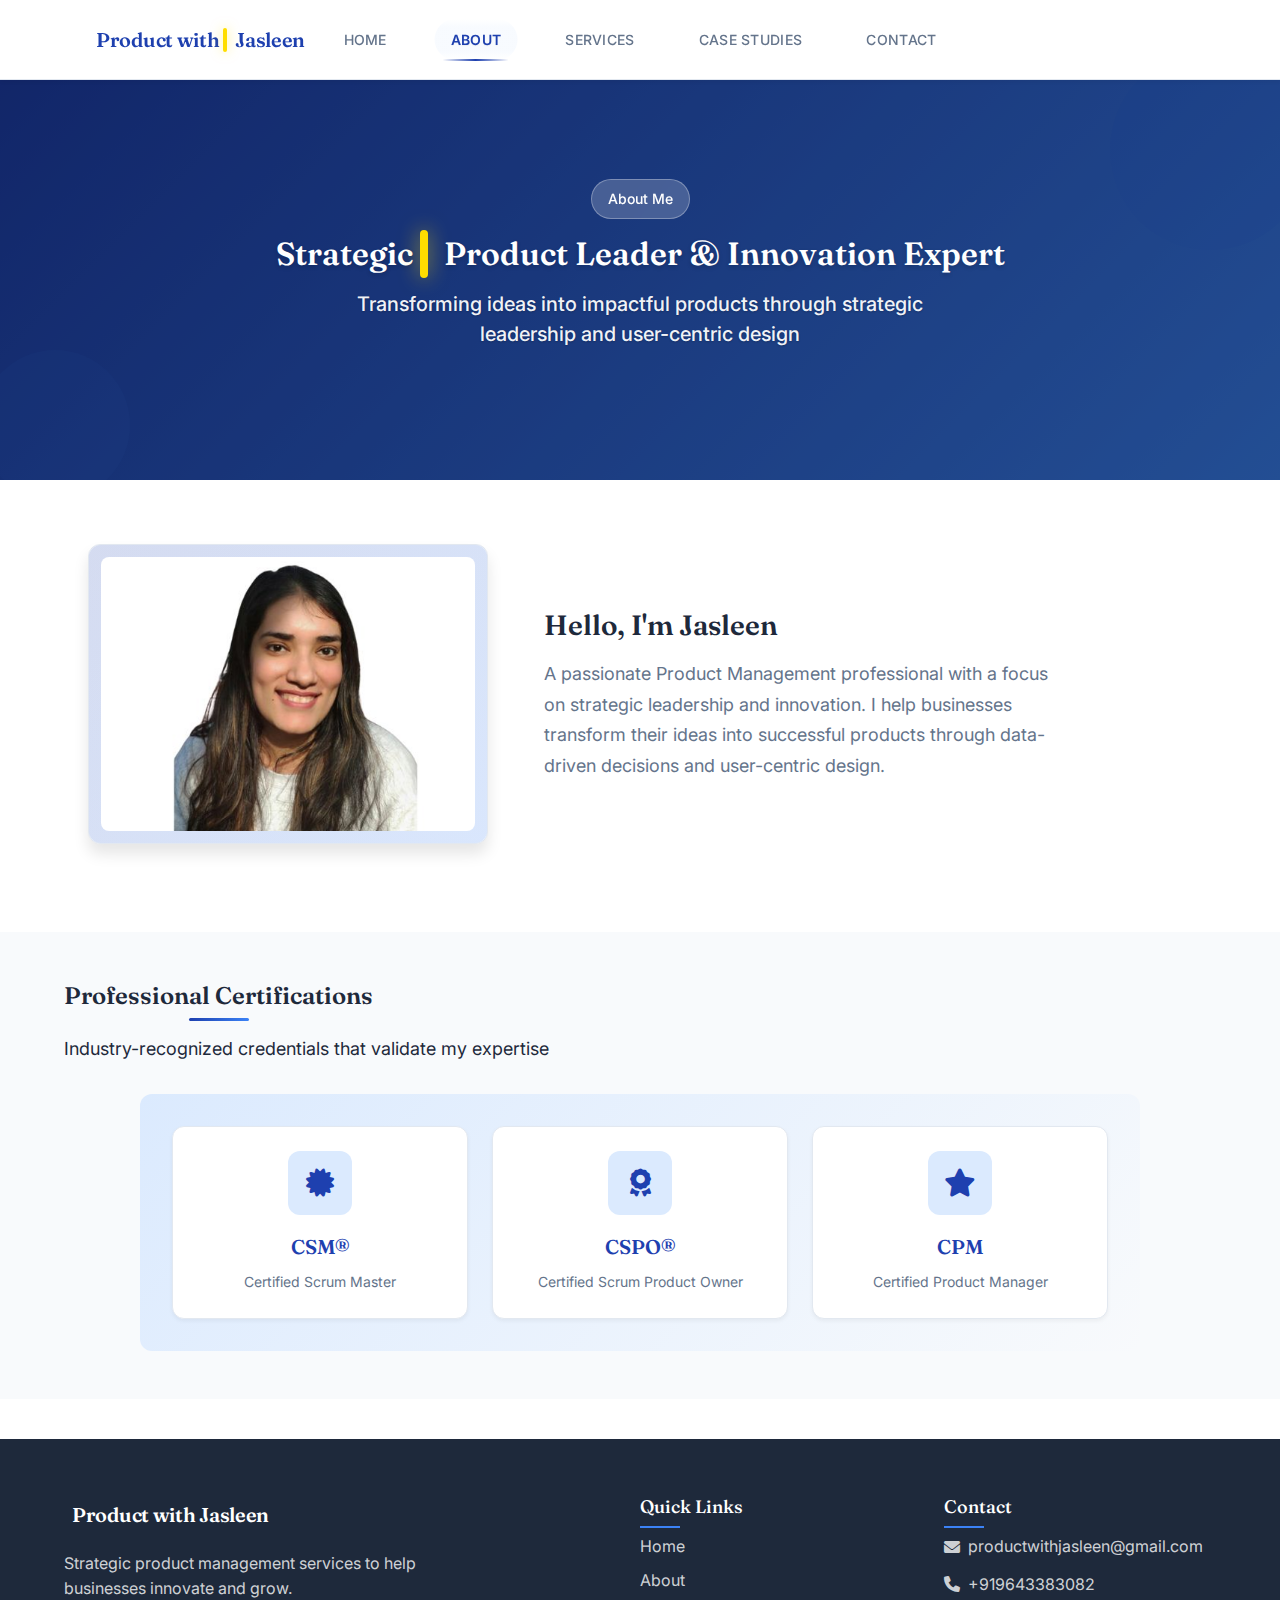
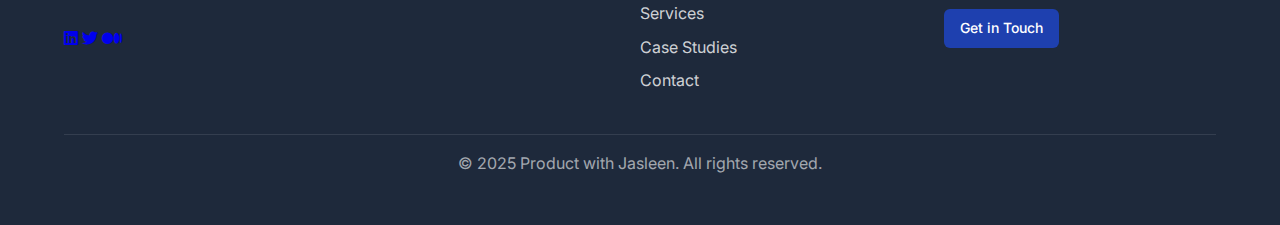
==== about.html @ 9da09c0f "Initial commit: Complete website with all files and styling" ====
<!DOCTYPE html>
<html lang="en">
<head>
    <meta charset="UTF-8">
    <meta name="viewport" content="width=device-width, initial-scale=1.0">
    <title>About - Product with Jasleen</title>
    <link rel="stylesheet" href="css/styles.css">
    <link rel="stylesheet" href="https://cdnjs.cloudflare.com/ajax/libs/font-awesome/6.0.0/css/all.min.css">
    <link href="https://fonts.googleapis.com/css2?family=Fraunces:opsz,wght@9..144,400;9..144,500;9..144,600&family=Inter:wght@400;500;600&family=JetBrains+Mono&display=swap" rel="stylesheet">
</head>
<body>
    <header class="header">
        <div class="container">
            <nav class="nav-container">
                <a href="index.html" class="logo-container">
                    <span class="logo-text">Product with <span class="logo-highlight">Jasleen</span></span>
                </a>
                <ul class="nav-links">
                    <li><a href="index.html" class="nav-link">Home</a></li>
                    <li><a href="about.html" class="nav-link active">About</a></li>
                    <li><a href="offerings.html" class="nav-link">Services</a></li>
                    <li><a href="case-studies.html" class="nav-link">Case Studies</a></li>
                    <li><a href="contact.html" class="nav-link">Contact</a></li>
                </ul>
            </nav>
        </div>
    </header>

    <main>
        <section class="about-hero-section">
            <div class="hero-pattern-grid"></div>
            <div class="hero-floating-shapes">
                <div class="hero-shape hero-shape-1"></div>
                <div class="hero-shape hero-shape-2"></div>
            </div>
            <div class="container">
                <div class="about-hero-content">
                    <div class="hero-badge">About Me</div>
                    <h1>Strategic <span class="hero-title-highlight">Product Leader</span> & Innovation Expert</h1>
                    <p class="subtitle">Transforming ideas into impactful products through strategic leadership and user-centric design</p>
                </div>
            </div>
        </section>

        <section class="about-section">
            <div class="container">
                <div class="about-grid">
                    <div class="about-image-container">
                        <div class="about-image-shape"></div>
                        <img src="images/hero-image.jpg" alt="Jasleen - Product Management Professional" class="about-image">
                    </div>
                    <div class="about-content">
                        <h2>Hello, I'm Jasleen</h2>
                        <p>A passionate Product Management professional with a focus on strategic leadership and innovation. I help businesses transform their ideas into successful products through data-driven decisions and user-centric design.</p>
                    </div>
                </div>
            </div>
        </section>

        <section class="certifications-section">
            <div class="container">
                <div class="section-header">
                    <h2>Professional Certifications</h2>
                    <p class="subtitle">Industry-recognized credentials that validate my expertise</p>
                </div>
                <div class="certifications-grid">
                    <div class="certification-badge">
                        <i class="fas fa-certificate"></i>
                        <span>CSM®</span>
                        <p>Certified Scrum Master</p>
                    </div>
                    <div class="certification-badge">
                        <i class="fas fa-award"></i>
                        <span>CSPO®</span>
                        <p>Certified Scrum Product Owner</p>
                    </div>
                    <div class="certification-badge">
                        <i class="fas fa-star"></i>
                        <span>CPM</span>
                        <p>Certified Product Manager</p>
                    </div>
                </div>
            </div>
        </section>
    </main>

    <footer class="footer">
        <div class="container">
            <div class="footer-grid">
                <div class="footer-info">
                    <a href="index.html" class="logo-container">
                        <span class="logo-text">Product with Jasleen</span>
                    </a>
                    <p class="footer-text">Strategic product management services to help businesses innovate and grow.</p>
                    <div class="social-links">
                        <a href="#" class="social-link"><i class="fab fa-linkedin"></i></a>
                        <a href="#" class="social-link"><i class="fab fa-twitter"></i></a>
                        <a href="#" class="social-link"><i class="fab fa-medium"></i></a>
                    </div>
                </div>
                <div class="footer-links">
                    <h3>Quick Links</h3>
                    <ul>
                        <li><a href="index.html">Home</a></li>
                        <li><a href="about.html">About</a></li>
                        <li><a href="offerings.html">Services</a></li>
                        <li><a href="case-studies.html">Case Studies</a></li>
                        <li><a href="contact.html">Contact</a></li>
                    </ul>
                </div>
                <div class="footer-contact">
                    <h3>Contact</h3>
                    <p><i class="fas fa-envelope"></i> productwithjasleen@gmail.com</p>
                    <p><i class="fas fa-phone"></i> +919643383082</p>
                    <a href="contact.html" class="button button-primary">Get in Touch</a>
                </div>
            </div>
            <div class="footer-bottom">
                <p>&copy; 2025 Product with Jasleen. All rights reserved.</p>
            </div>
        </div>
    </footer>
</body>
</html>
---- css/styles.css ----
/* Root Variables */
:root {
    --primary-bg: #ffffff;
    --secondary-bg: #f8fafc;
    --text-primary: #1e293b;
    --text-secondary: #64748b;
    --text-muted: #94a3b8;
    --accent-primary: #1e40af;
    --accent-secondary: #3b82f6;
    --accent-tertiary: #dbeafe;
    --accent-highlight: #2563eb;
    --border-color: #e2e8f0;
    --shadow-sm: 0 2px 4px rgba(0, 0, 0, 0.05);
    --shadow-md: 0 4px 6px rgba(0, 0, 0, 0.1);
    --shadow-lg: 0 10px 15px rgba(0, 0, 0, 0.1);
    --width-container: 1200px;
    --width-content: 800px;
    --space-1: 0.25rem;
    --space-2: 0.5rem;
    --space-3: 0.75rem;
    --space-4: 1rem;
    --space-5: 1.25rem;
    --space-6: 1.5rem;
    --space-8: 2rem;
    --space-10: 2.5rem;
    --space-12: 3rem;
    --text-xs: 0.75rem;
    --text-sm: 0.875rem;
    --text-base: 1rem;
    --text-lg: 1.125rem;
    --text-xl: 1.25rem;
    --text-2xl: 1.5rem;
    --text-3xl: 1.75rem;
    --text-4xl: 2rem;
    --font-sans: 'Inter', sans-serif;
    --font-serif: 'Fraunces', serif;
    --font-mono: 'JetBrains Mono', monospace;
    --radius-lg: 12px;
    --radius-full: 9999px;
    --bg-primary: var(--primary-bg);
    --bg-secondary: var(--secondary-bg);
    --accent-light: var(--accent-tertiary);
    --accent-primary-rgb: 22, 64, 175;
    --accent-secondary-rgb: 59, 130, 246;
}

/* Reset and Base Styles */
* {
    margin: 0;
    padding: 0;
    box-sizing: border-box;
}

body {
    font-family: var(--font-sans);
    color: var(--text-primary);
    line-height: 1.6;
    background-color: var(--primary-bg);
}

/* Typography */
h1, h2, h3, h4, h5, h6 {
    font-family: var(--font-serif);
    line-height: 1.2;
    margin-bottom: var(--space-4);
}

h1 {
    font-size: var(--text-3xl);
    font-weight: 600;
    line-height: 1.3;
    margin-bottom: var(--space-4);
}

h2 {
    font-size: var(--text-2xl);
    font-weight: 600;
    line-height: 1.3;
    margin-bottom: var(--space-4);
}

h3 {
    font-size: var(--text-xl);
    font-weight: 500;
    line-height: 1.3;
    margin-bottom: var(--space-3);
}

h4 {
    font-size: var(--text-xl);
    font-weight: 500;
}

p {
    font-size: var(--text-base);
    line-height: 1.6;
    margin-bottom: var(--space-4);
}

.subtitle {
    font-size: var(--text-lg);
    line-height: 1.5;
    margin-bottom: var(--space-6);
}

/* Header and Navigation Improvements */
.header {
    position: fixed;
    top: 0;
    left: 0;
    right: 0;
    background: var(--primary-bg);
    z-index: 1000;
    height: 80px;
    display: flex;
    align-items: center;
    box-shadow: var(--shadow-sm);
    border-bottom: 1px solid var(--border-color);
}

.nav-container {
    display: flex;
    justify-content: space-between;
    align-items: center;
    width: 100%;
    max-width: var(--width-container);
    margin: 0 auto;
    padding: 0 var(--space-6);
    height: 80px;
    position: relative;
}

.logo-container {
    flex-shrink: 0;
    z-index: 1001;
    text-decoration: none;
    font-family: var(--font-serif);
    font-size: var(--text-xl);
    font-weight: 600;
    color: var(--accent-primary);
    display: inline-flex;
    align-items: center;
    white-space: nowrap;
    gap: var(--space-1);
    transition: all 0.3s cubic-bezier(0.4, 0, 0.2, 1);
    letter-spacing: -0.3px;
    width: auto;
    min-width: 180px;
    height: 40px;
    padding: 0 var(--space-2);
}

.logo-container:hover {
    color: var(--accent-secondary);
}

.logo-text {
    font-family: var(--font-serif);
    font-size: var(--text-xl);
    font-weight: 600;
    color: var(--accent-primary);
    letter-spacing: -0.3px;
    white-space: nowrap;
    line-height: 1;
}

/* Footer Logo Override */
.footer .logo-container,
.footer .logo-text {
    color: white;
}

.footer .logo-container:hover {
    color: var(--accent-tertiary);
}

.nav-links {
    display: flex;
    gap: var(--space-8);
    margin: 0;
    padding: 0;
    list-style: none;
    align-items: center;
    position: absolute;
    left: 50%;
    transform: translateX(-50%);
    background: var(--primary-bg);
}

.nav-link {
    padding: var(--space-3) var(--space-4);
    color: var(--text-secondary);
    text-decoration: none;
    font-weight: 500;
    transition: all 0.4s cubic-bezier(0.4, 0, 0.2, 1);
    position: relative;
    white-space: nowrap;
    font-size: var(--text-sm);
    letter-spacing: 0.3px;
    text-transform: uppercase;
}

/* Subtle underline effect */
.nav-link::after {
    content: '';
    position: absolute;
    bottom: -1px;
    left: 50%;
    width: 0;
    height: 1.5px;
    background: linear-gradient(90deg, transparent, var(--accent-primary), transparent);
    transition: all 0.4s cubic-bezier(0.4, 0, 0.2, 1);
    transform: translateX(-50%);
    opacity: 0;
}

.nav-link:hover {
    color: var(--accent-primary);
    transform: translateY(-1px);
}

.nav-link:hover::after {
    width: 80%;
    opacity: 0.8;
}

.nav-link.active {
    color: var(--accent-primary);
    font-weight: 600;
}

.nav-link.active::after {
    content: '';
    position: absolute;
    bottom: -1px;
    left: 50%;
    width: 80%;
    height: 1.5px;
    background: linear-gradient(90deg, transparent, var(--accent-primary), transparent);
    transform: translateX(-50%);
    opacity: 1;
}

/* Refined hover effect */
.nav-link::before {
    content: '';
    position: absolute;
    top: 0;
    left: 0;
    width: 100%;
    height: 100%;
    background: linear-gradient(
        to bottom,
        transparent,
        var(--accent-tertiary) 30%,
        var(--accent-tertiary) 70%,
        transparent
    );
    border-radius: var(--radius-full);
    z-index: -1;
    transform: scaleX(0.9) scaleY(0.8);
    opacity: 0;
    transition: all 0.4s cubic-bezier(0.4, 0, 0.2, 1);
}

.nav-link:hover::before {
    transform: scaleX(1) scaleY(1);
    opacity: 0.15;
}

.nav-link.active::before {
    transform: scaleX(1) scaleY(1);
    opacity: 0.2;
    background: linear-gradient(
        to bottom,
        transparent,
        var(--accent-tertiary) 20%,
        var(--accent-tertiary) 80%,
        transparent
    );
}

/* Refined click effect */
.nav-link:active {
    transform: translateY(0);
}

.nav-link:active::before {
    transform: scaleX(0.95) scaleY(0.9);
    opacity: 0.3;
}

/* Add subtle text shadow for depth */
.nav-link.active {
    text-shadow: 0 1px 1px rgba(0, 0, 0, 0.05);
}

/* Mobile responsive adjustments */
@media (max-width: 768px) {
    .nav-links {
        position: relative;
        left: auto;
        transform: none;
        gap: var(--space-3);
        padding: var(--space-2);
        justify-content: center;
        flex-wrap: wrap;
    }

    .nav-link {
        padding: var(--space-2) var(--space-3);
        font-size: var(--text-xs);
    }

    .nav-link::before {
        opacity: 0;
        transform: none;
        background: var(--accent-tertiary);
    }

    .nav-link:hover::before,
    .nav-link.active::before {
        opacity: 0.1;
    }

    .nav-link::after {
        height: 1px;
        bottom: -0.5px;
    }

    .nav-link:hover {
        transform: none;
    }
}

/* Add yellow accent styles */
.accent-highlight {
    color: var(--text-primary);
    position: relative;
    display: inline-block;
    padding-left: 18px;
}

.accent-highlight::before {
    content: '';
    position: absolute;
    top: -2px;
    left: 0;
    width: 6px;
    height: calc(100% + 4px);
    background-color: #FFDD00;
    border-radius: 3px;
    opacity: 1;
    box-shadow: 0 0 15px rgba(255, 221, 0, 0.5);
}

.hero-title-highlight {
    position: relative;
    display: inline-block;
    color: white;
    padding-left: 24px;
}

.hero-title-highlight::before {
    content: '';
    position: absolute;
    top: -5px;
    left: 0;
    width: 8px;
    height: calc(100% + 10px);
    background-color: #FFDD00;
    border-radius: 4px;
    opacity: 1;
    box-shadow: 0 0 20px rgba(255, 221, 0, 0.6);
}

.logo-highlight {
    position: relative;
    display: inline-flex;
    align-items: center;
    color: var(--accent-primary);
    padding-left: 12px;
    height: 100%;
}

.logo-highlight::before {
    content: '';
    position: absolute;
    top: 50%;
    left: 0;
    width: 4px;
    height: 24px;
    background-color: #FFDD00;
    border-radius: 2px;
    opacity: 1;
    box-shadow: 0 0 12px rgba(255, 221, 0, 0.5);
    transform: translateY(-50%);
}

/* Add enhanced hover animation */
.logo-highlight:hover::before,
.hero-title-highlight:hover::before,
.accent-highlight:hover::before {
    transform: scaleY(1.2);
    background-color: #FFE135;
    box-shadow: 0 0 25px rgba(255, 225, 53, 0.7);
    transition: all 0.3s cubic-bezier(0.4, 0, 0.2, 1);
}

/* Ensure the vertical lines are visible on mobile */
@media (max-width: 768px) {
    .hero-title-highlight {
        padding-left: 18px;
    }
    
    .hero-title-highlight::before {
        width: 6px;
        left: 0;
        height: calc(100% + 8px);
    }
    
    .logo-highlight {
        padding-left: 12px;
    }
    
    .logo-highlight::before {
        width: 4px;
        left: 0;
        height: calc(100% + 4px);
    }
    
    .accent-highlight {
        padding-left: 15px;
    }
    
    .accent-highlight::before {
        width: 4px;
        left: 0;
    }
}

@media (max-width: 768px) {
    .nav-links {
        position: relative;
        left: auto;
        transform: none;
        gap: var(--space-4);
    }
}

/* Button Styles */
.button {
    display: inline-flex;
    align-items: center;
    gap: var(--space-2);
    padding: var(--space-2) var(--space-4);
    border-radius: 6px;
    font-size: var(--text-sm);
    font-weight: 500;
    text-decoration: none;
    transition: all 0.3s ease;
}

.button-primary {
    background: var(--accent-primary);
    color: white;
}

.button-primary:hover {
    background: var(--accent-secondary);
    transform: translateY(-2px);
}

.button-secondary {
    background: var(--accent-tertiary);
    color: var(--accent-primary);
}

.button-secondary:hover {
    background: var(--accent-secondary);
    color: white;
    transform: translateY(-2px);
}

.button-white {
    background: white;
    color: var(--accent-primary);
}

.button-white:hover {
    background: var(--accent-tertiary);
    transform: translateY(-2px);
}

/* Hero Sections for all pages */
.hero-section,
.about-hero-section,
.services-hero-section,
.case-studies-hero-section,
.contact-hero-section {
    position: relative;
    padding: var(--space-12) 0;
    background-color: var(--bg-primary);
    overflow: hidden;
    padding-top: calc(var(--space-10) + 80px);
}

.hero-section::before,
.about-hero-section::before,
.services-hero-section::before,
.case-studies-hero-section::before,
.contact-hero-section::before {
    content: '';
    position: absolute;
    top: 0;
    left: 0;
    right: 0;
    bottom: 0;
    background: linear-gradient(135deg, rgba(var(--accent-primary-rgb), 0.1) 0%, rgba(var(--accent-secondary-rgb), 0.1) 100%);
    z-index: 1;
}

.section-badge {
    display: inline-block;
    padding: var(--space-2) var(--space-4);
    background-color: var(--accent-light);
    color: var(--accent-primary);
    border-radius: var(--radius-full);
    font-size: var(--text-sm);
    font-weight: 500;
    margin-bottom: var(--space-4);
}

/* Hero Section */
.hero-section {
    padding: var(--space-10) 0;
    background: linear-gradient(135deg, var(--secondary-bg) 0%, var(--accent-tertiary) 100%);
    min-height: 90vh;
    display: flex;
    align-items: center;
}

.container {
    max-width: var(--width-container);
    margin: 0 auto;
    padding: 0 var(--space-6);
    width: 100%;
}

.content-container {
    max-width: var(--width-content);
    margin: 0 auto;
    text-align: center;
}

.hero-grid {
    display: grid;
    grid-template-columns: 1fr 1fr;
    gap: var(--space-8);
    align-items: start;
}

.hero-content {
    max-width: 540px;
    margin: 0 auto;
}

.hero-badge {
    display: inline-block;
    background: var(--accent-tertiary);
    color: var(--accent-primary);
    padding: var(--space-2) var(--space-4);
    border-radius: 30px;
    font-size: var(--text-sm);
    font-weight: 600;
    margin-bottom: var(--space-4);
}

.hero-content h1 {
    font-size: 2.5rem;
    line-height: 1.2;
    margin-bottom: var(--space-4);
    color: var(--text-primary);
}

.hero-content .subtitle {
    font-size: var(--text-base);
    line-height: 1.6;
    margin-bottom: var(--space-6);
    color: var(--text-secondary);
}

.cta-buttons {
    display: flex;
    justify-content: center;
    gap: var(--space-4);
    margin-top: var(--space-6);
}

.hero-stats {
    display: flex;
    justify-content: center;
    gap: var(--space-8);
    margin-top: var(--space-6);
}

.stat-item {
    display: flex;
    flex-direction: column;
    gap: var(--space-1);
}

.stat-number {
    font-size: var(--text-2xl);
    font-weight: 600;
}

.stat-text {
    font-size: var(--text-xs);
    color: var(--text-secondary);
    text-transform: uppercase;
    letter-spacing: 0.05em;
}

.hero-image-container {
    max-width: 500px;
    margin: 0 auto;
}

.hero-image-wrapper {
    position: relative;
    border-radius: 12px;
    overflow: hidden;
    box-shadow: var(--shadow-lg);
    aspect-ratio: 4/3;
}

.hero-image {
    width: 100%;
    height: 100%;
    object-fit: cover;
}

.hero-image-overlay {
    position: absolute;
    top: 0;
    left: 0;
    width: 100%;
    height: 100%;
    background: linear-gradient(135deg, rgba(30, 58, 138, 0.2) 0%, rgba(59, 130, 246, 0.2) 100%);
}

.hero-shape-1 {
    position: absolute;
    width: 200px;
    height: 200px;
    background: var(--accent-highlight);
    opacity: 0.1;
    border-radius: 50%;
    top: -30px;
    right: -30px;
    z-index: 0;
}

.hero-shape-2 {
    position: absolute;
    width: 150px;
    height: 150px;
    background: var(--accent-secondary);
    opacity: 0.1;
    border-radius: 50%;
    bottom: -20px;
    left: -20px;
    z-index: 0;
}

/* Responsive adjustments */
@media (max-width: 992px) {
    .hero-section {
        padding-top: 80px;
        min-height: auto;
    }

    .hero-grid {
        grid-template-columns: 1fr;
        gap: var(--space-8);
    }

    .hero-content {
        text-align: center;
        padding: 0 var(--space-4);
    }

    .hero-content h1 {
        font-size: 2rem;
    }

    .cta-buttons {
        justify-content: center;
    }

    .hero-stats {
        justify-content: center;
    }

    .hero-image-container {
        max-width: 450px;
    }
}

@media (max-width: 768px) {
    .hero-content h1 {
        font-size: 1.75rem;
    }

    .cta-buttons {
        flex-direction: column;
        align-items: stretch;
    }

    .hero-stats {
        flex-wrap: wrap;
        justify-content: space-around;
    }

    .nav-links {
        position: relative;
        left: auto;
        transform: none;
        gap: var(--space-4);
    }

    .nav-link {
        padding: var(--space-2);
        font-size: var(--text-sm);
    }
}

/* Services Section */
.services-section {
    padding: var(--space-10) 0;
    background-color: var(--primary-bg);
}

.services-grid {
    display: grid;
    grid-template-columns: repeat(auto-fit, minmax(320px, 1fr));
    gap: var(--space-6);
}

.service-card {
    background: var(--primary-bg);
    padding: var(--space-6);
    border-radius: 12px;
    border: 1px solid var(--border-color);
    transition: all 0.4s cubic-bezier(0.4, 0, 0.2, 1);
    position: relative;
    overflow: hidden;
    display: flex;
    flex-direction: column;
    height: 100%;
    transform-origin: center;
    text-align: left;
}

.service-card:hover {
    transform: translateY(-8px) scale(1.02);
    box-shadow: 0 20px 30px rgba(0, 0, 0, 0.1);
    border-color: var(--accent-secondary);
}

.service-card::before {
    content: '';
    position: absolute;
    top: 0;
    left: 0;
    width: 4px;
    height: 0;
    background: linear-gradient(to bottom, var(--accent-primary), var(--accent-secondary));
    transition: height 0.5s cubic-bezier(0.4, 0, 0.2, 1);
}

.service-card:hover::before {
    height: 100%;
}

.service-icon {
    width: 70px;
    height: 70px;
    background: var(--accent-tertiary);
    border-radius: 12px;
    display: flex;
    align-items: center;
    justify-content: center;
    margin-bottom: var(--space-4);
    color: var(--accent-primary);
    font-size: var(--text-2xl);
    transition: all 0.4s cubic-bezier(0.4, 0, 0.2, 1);
}

.service-card:hover .service-icon {
    background: var(--accent-primary);
    color: white;
    transform: scale(1.1) rotate(5deg);
}

.service-card h3 {
    margin-bottom: var(--space-3);
    transition: color 0.3s ease;
    text-align: left;
}

.service-card:hover h3 {
    color: var(--accent-primary);
}

.service-card p {
    color: var(--text-secondary);
    margin-bottom: var(--space-4);
    font-size: var(--text-base);
    line-height: 1.6;
    text-align: left;
}

.service-card .button {
    margin-top: auto;
}

/* Process Section */
.process-section {
    padding: var(--space-10) 0;
    background-color: var(--secondary-bg);
}

.process-steps {
    display: grid;
    grid-template-columns: repeat(auto-fit, minmax(250px, 1fr));
    gap: var(--space-6);
    margin-top: var(--space-8);
}

.process-step {
    display: flex;
    flex-direction: column;
    align-items: center;
    text-align: center;
    padding: var(--space-6);
    background: var(--primary-bg);
    border-radius: var(--radius-lg);
    box-shadow: var(--shadow-sm);
    transition: all 0.3s ease;
}

.process-step:hover {
    transform: translateY(-5px);
    background: var(--accent-primary);
    color: white;
}

.process-step:hover h3,
.process-step:hover p,
.process-step:hover .step-number {
    color: white;
}

.step-number {
    font-size: 3rem;
    font-weight: 700;
    color: var(--accent-tertiary);
    margin-bottom: var(--space-4);
    font-family: var(--font-serif);
    transition: color 0.3s ease;
}

.step-content h3 {
    margin-bottom: var(--space-3);
    transition: color 0.3s ease;
}

.step-content p {
    color: var(--text-secondary);
    transition: color 0.3s ease;
}

/* Testimonials Section */
.testimonials-section {
    padding: var(--space-10) 0;
    background-color: var(--primary-bg);
}

.testimonials-grid {
    display: grid;
    grid-template-columns: repeat(auto-fit, minmax(300px, 1fr));
    gap: var(--space-6);
}

.testimonial-card {
    background: var(--secondary-bg);
    padding: var(--space-6);
    border-radius: 12px;
    box-shadow: var(--shadow-sm);
    transition: all 0.3s ease;
}

.testimonial-card:hover {
    transform: translateY(-5px);
    box-shadow: var(--shadow-md);
}

.testimonial-icon {
    font-size: var(--text-2xl);
    color: var(--accent-secondary);
    margin-bottom: var(--space-4);
}

.testimonial-content p {
    font-style: italic;
    margin-bottom: var(--space-4);
}

.testimonial-author {
    display: flex;
    align-items: center;
    gap: var(--space-3);
    border-top: 1px solid var(--border-color);
    padding-top: var(--space-4);
}

.author-info h4 {
    font-size: var(--text-base);
    margin-bottom: var(--space-1);
}

.author-info p {
    font-size: var(--text-sm);
    color: var(--text-secondary);
    margin: 0;
}

/* Footer */
.footer {
    background: var(--text-primary);
    padding: var(--space-10) 0 var(--space-4);
    color: white;
    margin-top: var(--space-10);
}

.footer-grid {
    display: grid;
    grid-template-columns: 2fr 1fr 1fr;
    gap: var(--space-8);
    margin-bottom: var(--space-8);
}

.footer-info {
    max-width: 400px;
}

.footer-text {
    color: rgba(255, 255, 255, 0.8);
    margin: var(--space-4) 0 var(--space-6);
}

.footer-links h3,
.footer-contact h3 {
    color: white;
    font-size: var(--text-lg);
    margin-bottom: var(--space-4);
    position: relative;
}

.footer-links h3::after,
.footer-contact h3::after {
    content: '';
    position: absolute;
    bottom: -10px;
    left: 0;
    width: 40px;
    height: 2px;
    background: var(--accent-secondary);
}

.footer-links ul {
    list-style: none;
    padding: 0;
    margin: 0;
}

.footer-links ul li {
    margin-bottom: var(--space-2);
}

.footer-links ul li a {
    color: rgba(255, 255, 255, 0.8);
    text-decoration: none;
    transition: color 0.2s ease;
}

.footer-links ul li a:hover {
    color: white;
}

.footer-contact p {
    color: rgba(255, 255, 255, 0.8);
    margin-bottom: var(--space-3);
    display: flex;
    align-items: center;
    gap: var(--space-2);
}

.footer-bottom {
    border-top: 1px solid rgba(255, 255, 255, 0.1);
    padding-top: var(--space-4);
    text-align: center;
    color: rgba(255, 255, 255, 0.6);
    font-size: var(--text-sm);
}

/* Responsive Adjustments */
@media (max-width: 992px) {
    .hero-grid,
    .contact-grid,
    .footer-grid {
        grid-template-columns: 1fr;
    }
    
    .hero-image-container {
        order: -1;
        margin-bottom: var(--space-6);
    }
    
    .footer-grid {
        gap: var(--space-6);
    }
}

@media (max-width: 768px) {
    .process-steps,
    .services-grid,
    .testimonials-grid {
        grid-template-columns: 1fr;
    }
    
    .section-header {
        margin-bottom: var(--space-6);
    }
    
    .hero-stats {
        flex-direction: column;
        gap: var(--space-4);
    }
    
    .container {
        padding: 0 var(--space-4);
    }
    
    h1 {
        font-size: var(--text-2xl);
    }
    
    h2 {
        font-size: var(--text-xl);
    }
    
    h3 {
        font-size: var(--text-lg);
    }
    
    .subtitle {
        font-size: var(--text-base);
    }
}

/* Case Studies Section */
.case-studies-section {
    padding: var(--space-10) 0;
    background-color: var(--primary-bg);
}

.case-studies-grid {
    display: grid;
    grid-template-columns: repeat(auto-fit, minmax(350px, 1fr));
    gap: var(--space-8);
}

.case-study-card {
    background: var(--primary-bg);
    border-radius: 12px;
    overflow: hidden;
    box-shadow: var(--shadow-md);
    transition: all 0.3s ease;
}

.case-study-card:hover {
    transform: translateY(-5px);
    box-shadow: var(--shadow-lg);
}

.case-study-image {
    position: relative;
    width: 100%;
    height: 240px;
    overflow: hidden;
}

.case-study-image img {
    width: 100%;
    height: 100%;
    object-fit: cover;
    transition: transform 0.3s ease;
}

.case-study-card:hover .case-study-image img {
    transform: scale(1.05);
}

.case-study-tag {
    position: absolute;
    top: var(--space-4);
    right: var(--space-4);
    background: var(--accent-primary);
    color: white;
    padding: var(--space-2) var(--space-4);
    border-radius: 30px;
    font-size: var(--text-sm);
    font-weight: 500;
}

.case-study-content {
    padding: var(--space-6);
}

.case-study-content h3 {
    margin-bottom: var(--space-3);
    color: var(--text-primary);
}

.case-study-content p {
    color: var(--text-secondary);
    margin-bottom: var(--space-6);
}

.case-study-stats {
    display: grid;
    grid-template-columns: repeat(3, 1fr);
    gap: var(--space-4);
    margin-bottom: var(--space-6);
    padding: var(--space-4) 0;
    border-top: 1px solid var(--border-color);
    border-bottom: 1px solid var(--border-color);
}

.stat {
    text-align: center;
}

.stat-value {
    display: block;
    font-size: var(--text-2xl);
    font-weight: 600;
    color: var(--accent-primary);
    margin-bottom: var(--space-1);
}

.stat-label {
    font-size: var(--text-xs);
    color: var(--text-secondary);
    text-transform: uppercase;
    letter-spacing: 0.05em;
}

/* Responsive adjustments for case studies */
@media (max-width: 768px) {
    .case-studies-grid {
        grid-template-columns: 1fr;
    }

    .case-study-stats {
        grid-template-columns: repeat(2, 1fr);
    }

    .stat:last-child {
        grid-column: span 2;
    }
}

/* Contact Section */
.contact-section {
    padding: var(--space-10) 0;
    background-color: var(--primary-bg);
}

.contact-grid {
    display: grid;
    grid-template-columns: 1fr 1.5fr;
    gap: var(--space-8);
    align-items: start;
}

.contact-info {
    padding-right: var(--space-8);
}

.contact-method {
    display: flex;
    align-items: flex-start;
    gap: var(--space-4);
    margin-bottom: var(--space-6);
}

.contact-icon {
    width: 48px;
    height: 48px;
    background: var(--accent-tertiary);
    border-radius: 12px;
    display: flex;
    align-items: center;
    justify-content: center;
    color: var(--accent-primary);
    font-size: var(--text-xl);
}

.contact-details h3 {
    margin-bottom: var(--space-1);
    color: var(--text-primary);
}

.contact-details p {
    color: var(--text-secondary);
    margin: 0;
}

.contact-social {
    margin-top: var(--space-8);
}

.contact-form-container {
    background: var(--secondary-bg);
    padding: var(--space-8);
    border-radius: 12px;
    box-shadow: var(--shadow-md);
}

.contact-form {
    max-width: 600px;
    margin: 0 auto;
}

.form-group {
    margin-bottom: var(--space-4);
    text-align: left;
}

.form-label {
    display: block;
    margin-bottom: var(--space-2);
}

.form-input,
.form-textarea {
    width: 100%;
    padding: var(--space-3);
    border: 1px solid var(--border-color);
    border-radius: 6px;
    font-family: var(--font-sans);
    font-size: var(--text-base);
    transition: border-color 0.3s ease;
}

.form-input:focus,
.form-textarea:focus {
    outline: none;
    border-color: var(--accent-primary);
}

.form-textarea {
    min-height: 150px;
    resize: vertical;
}

/* Service Packages */
.service-packages {
    padding: var(--space-10) 0;
}

.packages-grid {
    display: grid;
    grid-template-columns: repeat(auto-fit, minmax(300px, 1fr));
    gap: var(--space-6);
    margin-top: var(--space-8);
}

.package-card {
    background: var(--primary-bg);
    border: 1px solid var(--border-color);
    border-radius: 12px;
    padding: var(--space-6);
    position: relative;
    transition: all 0.3s ease;
}

.package-card:hover {
    transform: translateY(-5px);
    box-shadow: var(--shadow-lg);
}

.package-card.featured {
    border-color: var(--accent-primary);
    box-shadow: var(--shadow-md);
}

.package-badge {
    position: absolute;
    top: var(--space-4);
    right: var(--space-4);
    background: var(--accent-primary);
    color: white;
    padding: var(--space-1) var(--space-3);
    border-radius: 30px;
    font-size: var(--text-xs);
    font-weight: 500;
}

.package-header {
    text-align: center;
    margin-bottom: var(--space-6);
}

.package-icon {
    width: 64px;
    height: 64px;
    background: var(--accent-tertiary);
    border-radius: 12px;
    display: flex;
    align-items: center;
    justify-content: center;
    margin: 0 auto var(--space-4);
    color: var(--accent-primary);
    font-size: var(--text-2xl);
}

.package-price {
    color: var(--text-secondary);
    font-size: var(--text-lg);
    margin-top: var(--space-2);
}

.package-card .feature-list {
    margin-bottom: var(--space-6);
}

.package-card .feature-list li {
    margin-bottom: var(--space-3);
    padding-left: var(--space-6);
    position: relative;
}

.package-card .feature-list li::before {
    content: '\f00c';
    font-family: 'Font Awesome 6 Free';
    font-weight: 900;
    position: absolute;
    left: 0;
    color: var(--accent-primary);
}

/* Responsive adjustments for contact and packages */
@media (max-width: 992px) {
    .contact-grid {
        grid-template-columns: 1fr;
    }

    .contact-info {
        padding-right: 0;
        margin-bottom: var(--space-8);
    }
}

@media (max-width: 768px) {
    .packages-grid {
        grid-template-columns: 1fr;
    }

    .package-card {
        max-width: 400px;
        margin: 0 auto;
    }
}

/* CTA Section Alignment */
.cta-section .content-container {
    text-align: center;
    max-width: 800px;
    margin: 0 auto;
}

@media (max-width: 640px) {
    .cta-buttons {
        flex-direction: column;
        align-items: center;
    }
}

/* About Page Styles */
.about-hero-section {
    position: relative;
    padding: var(--space-8) 0;
    background: linear-gradient(135deg, var(--accent-primary) 0%, var(--accent-secondary) 100%);
    overflow: hidden;
    min-height: 400px;
    display: flex;
    align-items: center;
    margin-top: 0;
}

.about-hero-section::before {
    content: '';
    position: absolute;
    top: 0;
    left: 0;
    right: 0;
    bottom: 0;
    background: rgba(0, 0, 0, 0.4);
    z-index: 1;
}

.about-hero-content {
    position: relative;
    z-index: 2;
    color: white;
    text-align: center;
    max-width: 800px;
    margin: 0 auto;
    padding: 0 var(--space-6);
}

.about-hero-content h1 {
    color: white;
    font-size: var(--text-4xl);
    margin-bottom: var(--space-4);
    text-shadow: 0 2px 4px rgba(0, 0, 0, 0.2);
    font-family: var(--font-serif);
    line-height: 1.2;
}

.about-hero-content .subtitle {
    color: rgba(255, 255, 255, 0.95);
    font-size: var(--text-xl);
    font-weight: 500;
    text-shadow: 0 1px 2px rgba(0, 0, 0, 0.2);
    margin-bottom: var(--space-6);
    max-width: 600px;
    margin-left: auto;
    margin-right: auto;
}

.hero-badge {
    display: inline-block;
    padding: var(--space-2) var(--space-4);
    background: rgba(255, 255, 255, 0.2);
    border: 1px solid rgba(255, 255, 255, 0.3);
    color: white;
    border-radius: var(--radius-full);
    font-size: var(--text-sm);
    font-weight: 500;
    margin-bottom: var(--space-4);
    backdrop-filter: blur(5px);
}

/* About Image Styles */
.about-image-container {
    position: relative;
    max-width: 500px;
    margin: 0 auto;
    aspect-ratio: 4/3;
    border-radius: var(--radius-lg);
    overflow: hidden;
    box-shadow: var(--shadow-lg);
    padding: var(--space-3);
    background: white;
    border: 1px solid var(--border-color);
}

.about-image-container::before {
    content: '';
    position: absolute;
    inset: 0;
    background: linear-gradient(135deg, var(--accent-primary) 0%, var(--accent-secondary) 100%);
    opacity: 0.1;
    border-radius: var(--radius-lg);
    z-index: 1;
}

.about-image {
    width: 100%;
    height: 100%;
    object-fit: cover;
    border-radius: calc(var(--radius-lg) - 4px);
    position: relative;
    z-index: 2;
    transition: transform 0.4s cubic-bezier(0.4, 0, 0.2, 1);
}

.about-image-container:hover .about-image {
    transform: scale(1.05);
}

.about-image-shape {
    position: absolute;
    top: -10%;
    right: -10%;
    width: 120%;
    height: 120%;
    background: linear-gradient(135deg, var(--accent-primary) 0%, var(--accent-secondary) 100%);
    opacity: 0.1;
    border-radius: var(--radius-lg);
    z-index: 1;
    transition: transform 0.4s cubic-bezier(0.4, 0, 0.2, 1);
}

.about-image-container:hover .about-image-shape {
    transform: translate(-5px, -5px) scale(1.05);
}

.about-content {
    max-width: 540px;
    margin-right: auto;
}

.about-content h2 {
    font-size: var(--text-3xl);
    color: var(--text-primary);
    margin-bottom: var(--space-4);
    font-family: var(--font-serif);
}

.about-content p {
    font-size: var(--text-lg);
    color: var(--text-secondary);
    line-height: 1.7;
    margin-bottom: var(--space-4);
}

/* Certifications Section */
.certifications-section {
    padding: var(--space-8) 0;
    background: var(--bg-secondary);
}

.certifications-grid {
    display: grid;
    grid-template-columns: repeat(3, 1fr);
    gap: var(--space-4);
    margin-top: var(--space-6);
    padding: var(--space-4);
    max-width: 900px;
    margin-left: auto;
    margin-right: auto;
}

.certification-badge {
    background: var(--bg-primary);
    padding: var(--space-4);
    border-radius: var(--radius-lg);
    text-align: center;
    box-shadow: var(--shadow-sm);
    transition: all 0.3s ease;
}

.certification-badge:hover {
    transform: translateY(-3px);
    box-shadow: var(--shadow-md);
}

.certification-badge i {
    font-size: var(--text-2xl);
    color: var(--accent-primary);
    margin-bottom: var(--space-2);
}

.certification-badge span {
    display: block;
    font-size: var(--text-lg);
    font-weight: 600;
    color: var(--text-primary);
    margin-bottom: var(--space-1);
}

.certification-badge p {
    font-size: var(--text-sm);
    color: var(--text-secondary);
    margin: 0;
}

/* Consistent Tab Navigation */
.tab-navigation {
    display: flex;
    justify-content: center;
    gap: var(--space-2);
    margin-bottom: var(--space-8);
    position: sticky;
    top: 0;
    background-color: var(--bg-primary);
    padding: var(--space-4) 0;
    z-index: 10;
    border-bottom: 1px solid var(--border-color);
    box-shadow: var(--shadow-sm);
}

.tab-item {
    padding: var(--space-3) var(--space-6);
    border-radius: var(--radius-full);
    font-weight: 500;
    color: var(--text-secondary);
    transition: all 0.4s cubic-bezier(0.4, 0, 0.2, 1);
    cursor: pointer;
    position: relative;
    font-size: var(--text-sm);
    letter-spacing: 0.3px;
    text-transform: uppercase;
    background: transparent;
    border: 1px solid transparent;
}

.tab-item:hover {
    color: var(--accent-primary);
    background-color: var(--accent-tertiary);
    transform: translateY(-1px);
}

.tab-item.active {
    color: var(--accent-primary);
    background-color: var(--accent-tertiary);
    font-weight: 600;
    border: 1px solid var(--accent-primary);
    box-shadow: 0 2px 4px rgba(37, 99, 235, 0.1);
}

.tab-item::after {
    content: '';
    position: absolute;
    bottom: -2px;
    left: 50%;
    width: 0;
    height: 2px;
    background: var(--accent-primary);
    transition: all 0.4s cubic-bezier(0.4, 0, 0.2, 1);
    transform: translateX(-50%);
    opacity: 0;
}

.tab-item:hover::after,
.tab-item.active::after {
    width: 80%;
    opacity: 1;
}

/* Add a subtle scale effect on click */
.tab-item:active {
    transform: scale(0.97);
}

/* Ensure proper spacing between tabs */
.tab-item + .tab-item {
    margin-left: var(--space-2);
}

/* Mobile responsive adjustments */
@media (max-width: 768px) {
    .tab-navigation {
        gap: var(--space-1);
        padding: var(--space-3) var(--space-2);
        overflow-x: auto;
        justify-content: flex-start;
        -webkit-overflow-scrolling: touch;
        scrollbar-width: none;
        -ms-overflow-style: none;
    }
    
    .tab-navigation::-webkit-scrollbar {
        display: none;
    }
    
    .tab-item {
        padding: var(--space-2) var(--space-4);
        white-space: nowrap;
        font-size: var(--text-xs);
    }
}

/* Experience Section */
.experience-section {
    padding: var(--space-10) 0;
    background-color: var(--bg-secondary);
}

.experience-grid {
    display: grid;
    grid-template-columns: repeat(auto-fit, minmax(300px, 1fr));
    gap: var(--space-6);
    margin-top: var(--space-8);
}

.experience-card {
    background: var(--bg-primary);
    padding: var(--space-6);
    border-radius: var(--radius-lg);
    box-shadow: var(--shadow-sm);
    transition: all 0.3s ease;
}

.experience-card:hover {
    transform: translateY(-5px);
    box-shadow: var(--shadow-md);
}

.experience-header {
    display: flex;
    align-items: center;
    gap: var(--space-4);
    margin-bottom: var(--space-4);
}

.experience-header i {
    font-size: var(--text-2xl);
    color: var(--accent-primary);
    background: var(--accent-light);
    padding: var(--space-4);
    border-radius: var(--radius-lg);
}

.achievement-list {
    list-style: none;
    padding: 0;
    margin: 0;
}

.achievement-list li {
    margin-bottom: var(--space-3);
    padding-left: var(--space-6);
    position: relative;
    color: var(--text-secondary);
}

.achievement-list li::before {
    content: '\f058';
    font-family: 'Font Awesome 6 Free';
    font-weight: 900;
    position: absolute;
    left: 0;
    color: var(--accent-primary);
}

/* Values Section */
.values-section {
    padding: var(--space-10) 0;
    background-color: var(--bg-primary);
}

.values-grid {
    display: grid;
    grid-template-columns: repeat(auto-fit, minmax(250px, 1fr));
    gap: var(--space-6);
    margin-top: var(--space-8);
}

.value-card {
    text-align: center;
    padding: var(--space-6);
    background: var(--bg-secondary);
    border-radius: var(--radius-lg);
    transition: all 0.3s ease;
}

.value-card:hover {
    transform: translateY(-5px);
    box-shadow: var(--shadow-md);
}

.value-card i {
    font-size: var(--text-3xl);
    color: var(--accent-primary);
    margin-bottom: var(--space-4);
    background: var(--accent-light);
    width: 64px;
    height: 64px;
    display: flex;
    align-items: center;
    justify-content: center;
    border-radius: var(--radius-lg);
    margin: 0 auto var(--space-4);
}

.value-card h3 {
    margin-bottom: var(--space-3);
    color: var(--text-primary);
}

.value-card p {
    color: var(--text-secondary);
    font-size: var(--text-sm);
    margin: 0;
}

/* Responsive adjustments for new sections */
@media (max-width: 768px) {
    .experience-grid,
    .values-grid {
        grid-template-columns: 1fr;
        gap: var(--space-4);
    }

    .experience-card,
    .value-card {
        max-width: 400px;
        margin: 0 auto;
    }
}

/* Main Content Spacing */
main {
    padding-top: 80px;
}

/* Section Spacing */
section {
    padding: var(--space-10) 0;
}

section:first-of-type {
    padding-top: var(--space-6);
}

/* Container Vertical Spacing */
.container {
    padding: var(--space-4) var(--space-6);
}

/* Certifications Styles */
.certifications-section {
    padding: var(--space-8) 0;
    margin-top: var(--space-6);
    background: var(--bg-secondary);
}

.certifications-section h2 {
    margin-bottom: var(--space-6);
    position: relative;
    display: inline-block;
}

.certifications-section h2::after {
    content: '';
    position: absolute;
    bottom: -10px;
    left: 50%;
    transform: translateX(-50%);
    width: 60px;
    height: 3px;
    background: linear-gradient(to right, var(--accent-primary), var(--accent-secondary));
    border-radius: var(--radius-full);
}

.certifications-grid {
    display: grid;
    grid-template-columns: repeat(3, 1fr);
    gap: var(--space-6);
    margin-top: var(--space-8);
    padding: var(--space-8);
    background: linear-gradient(135deg, var(--accent-tertiary) 0%, var(--bg-secondary) 100%);
    border-radius: var(--radius-lg);
    position: relative;
    overflow: hidden;
    max-width: 1000px;
    margin-left: auto;
    margin-right: auto;
}

.certification-badge {
    background: var(--bg-primary);
    padding: var(--space-6);
    border-radius: var(--radius-lg);
    text-align: center;
    box-shadow: var(--shadow-sm);
    transition: all 0.3s ease;
    border: 1px solid var(--border-color);
    position: relative;
    z-index: 2;
}

.certification-badge:hover {
    transform: translateY(-5px);
    box-shadow: var(--shadow-md);
    border-color: var(--accent-primary);
}

.certification-badge i {
    font-size: var(--text-3xl);
    color: var(--accent-primary);
    margin-bottom: var(--space-3);
    background: var(--accent-tertiary);
    width: 64px;
    height: 64px;
    display: flex;
    align-items: center;
    justify-content: center;
    border-radius: var(--radius-lg);
    margin: 0 auto var(--space-4);
    transition: all 0.3s ease;
}

.certification-badge:hover i {
    transform: rotate(360deg);
    background: var(--accent-primary);
    color: white;
}

.certification-badge span {
    display: block;
    font-size: var(--text-xl);
    font-weight: 600;
    color: var(--accent-primary);
    margin-bottom: var(--space-2);
    font-family: var(--font-serif);
}

.certification-badge p {
    font-size: var(--text-sm);
    color: var(--text-secondary);
    margin: 0;
}

@media (max-width: 768px) {
    .certifications-grid {
        grid-template-columns: 1fr;
        gap: var(--space-4);
        padding: var(--space-4);
    }

    .certifications-section {
        margin-top: var(--space-8);
    }
}

.about-section {
    padding: var(--space-12) 0;
    background: var(--bg-primary);
}

.about-grid {
    display: grid;
    grid-template-columns: 400px 1fr;
    gap: var(--space-8);
    align-items: center;
    max-width: var(--width-container);
    margin: 0 auto;
    padding: 0 var(--space-6);
}

.about-image-container {
    position: relative;
    width: 100%;
    aspect-ratio: 4/3;
    border-radius: var(--radius-lg);
    overflow: hidden;
    box-shadow: var(--shadow-lg);
    padding: var(--space-3);
    background: white;
    border: 1px solid var(--border-color);
}

.about-content {
    padding-left: var(--space-6);
}

.about-content h2 {
    font-size: var(--text-3xl);
    color: var(--text-primary);
    margin-bottom: var(--space-4);
    font-family: var(--font-serif);
}

.about-content p {
    font-size: var(--text-lg);
    color: var(--text-secondary);
    line-height: 1.7;
    margin-bottom: 0;
}

@media (max-width: 768px) {
    .about-grid {
        grid-template-columns: 1fr;
        gap: var(--space-6);
    }

    .about-content {
        padding-left: 0;
        text-align: center;
    }

    .about-image-container {
        max-width: 400px;
        margin: 0 auto;
    }
}
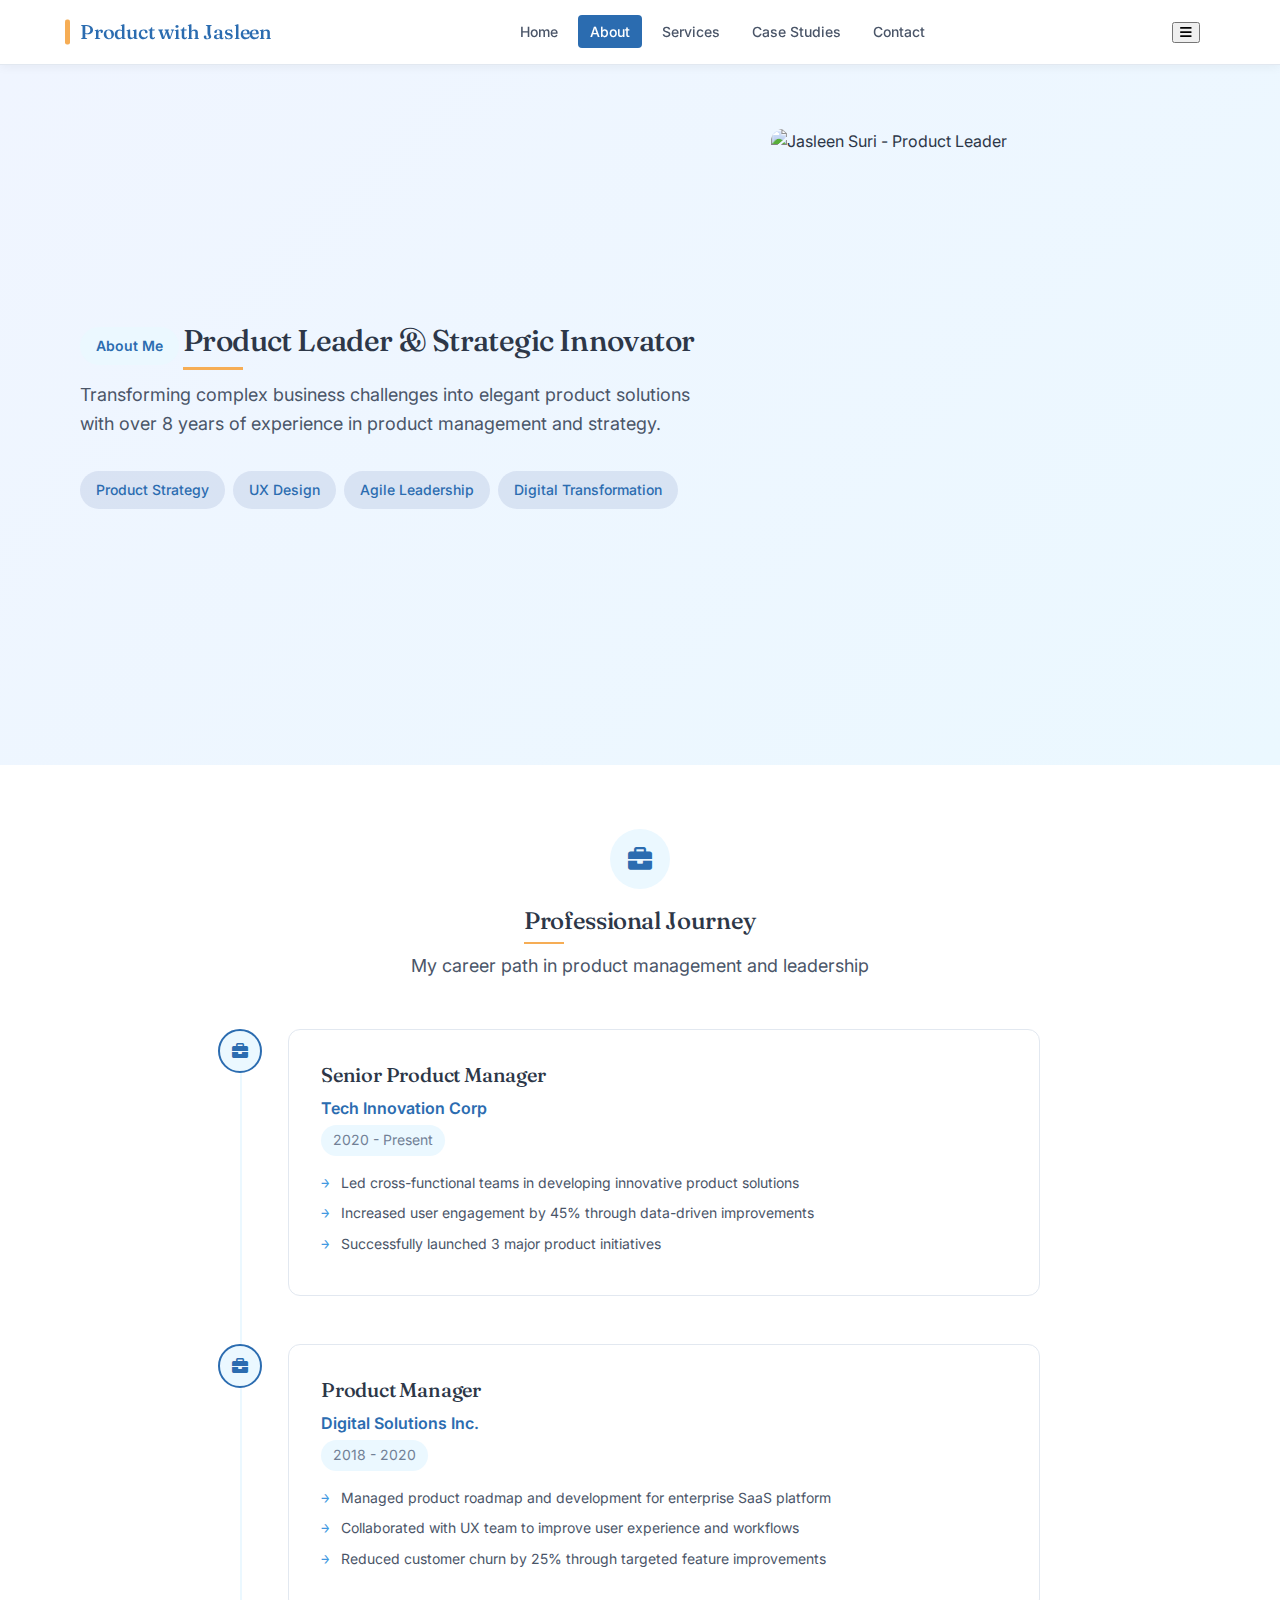
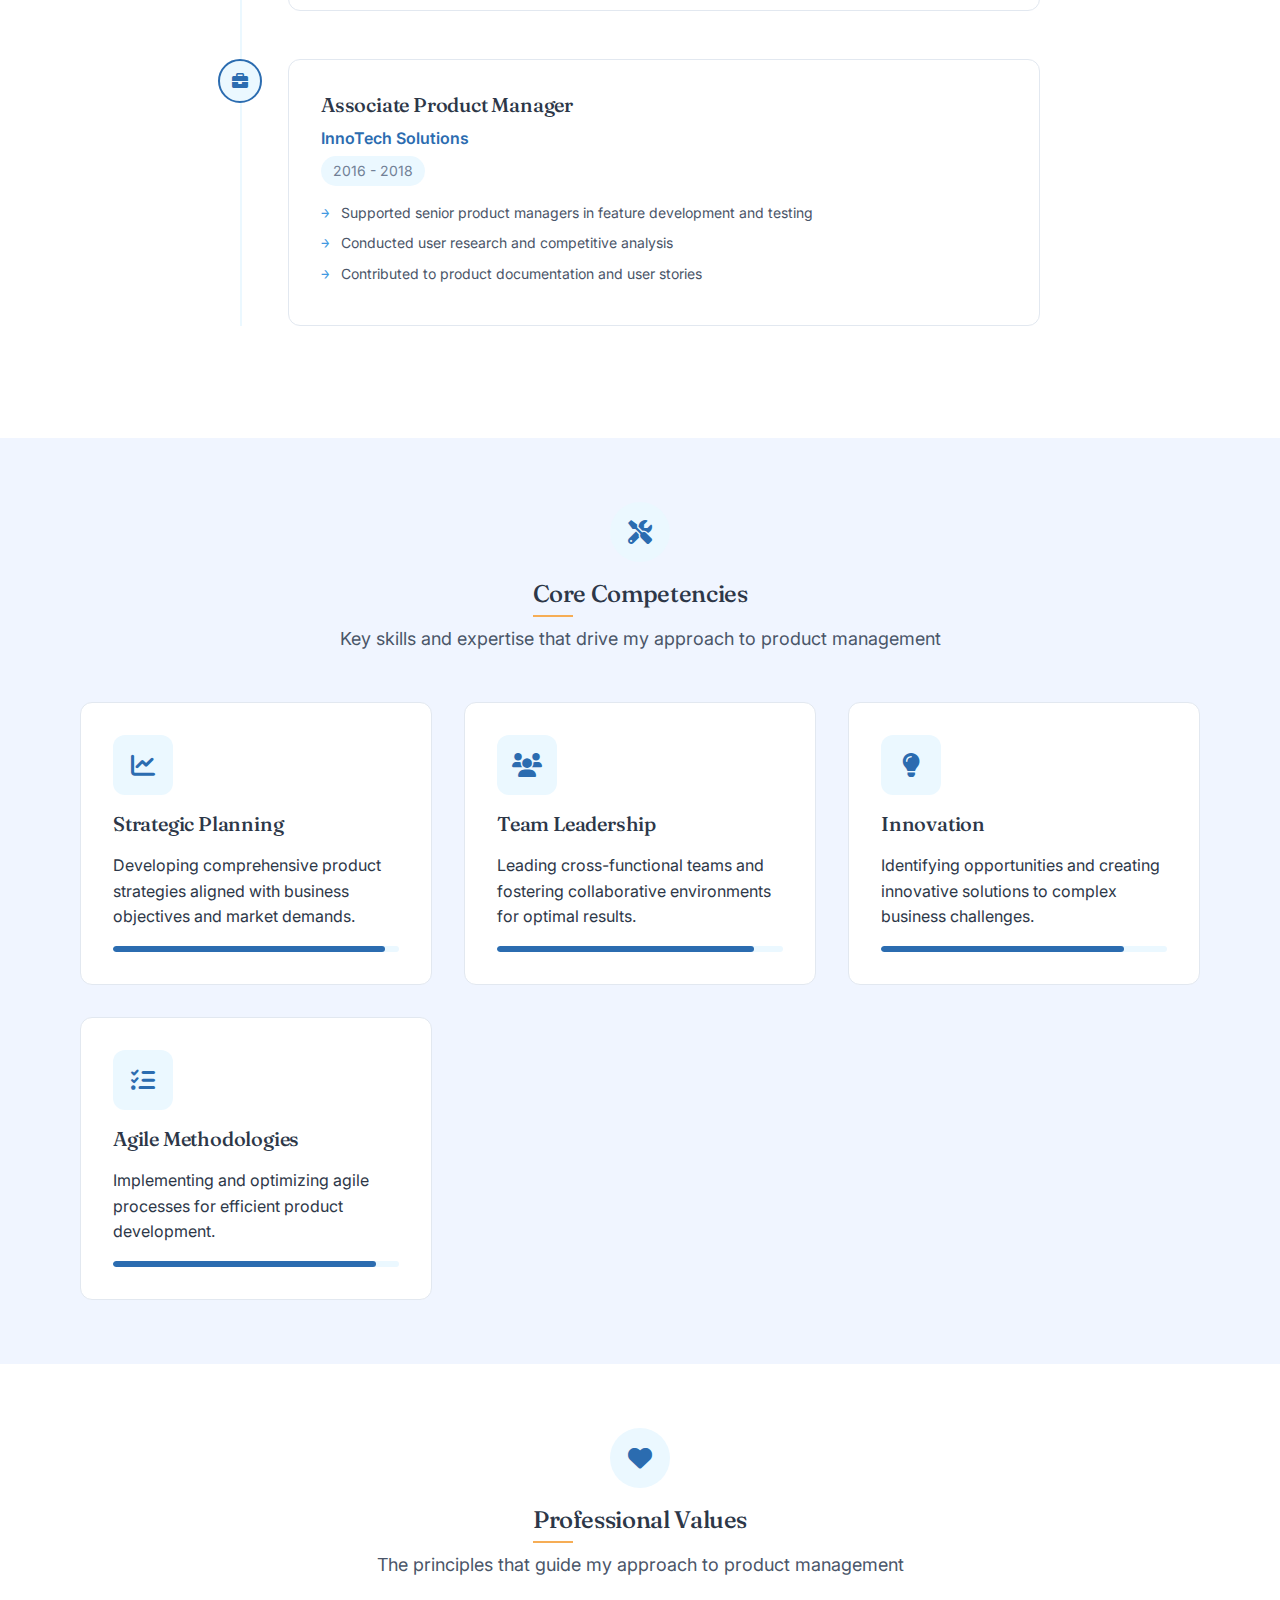
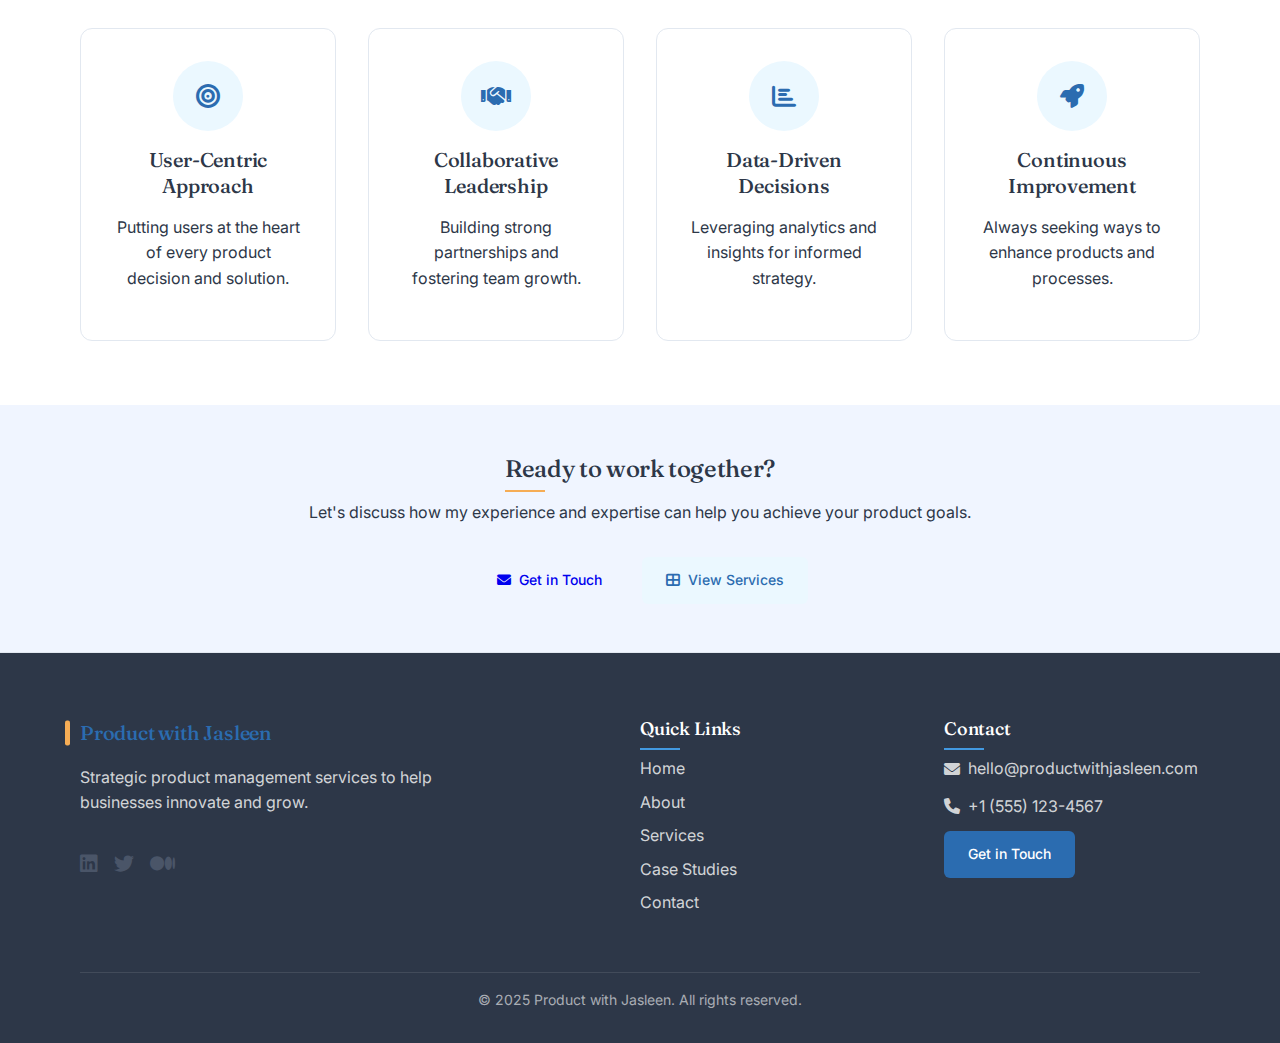
==== commit d8cfec07: "Save port 8080 version - complete working website" ====
--- a/about.html
+++ b/about.html
@@ -13,7 +13,7 @@
         <div class="container">
             <nav class="nav-container">
                 <a href="index.html" class="logo-container">
-                    <span class="logo-text">Product with <span class="logo-highlight">Jasleen</span></span>
+                    <span class="logo-text">Product with Jasleen</span>
                 </a>
                 <ul class="nav-links">
                     <li><a href="index.html" class="nav-link">Home</a></li>
@@ -27,57 +27,203 @@
     </header>
 
     <main>
-        <section class="about-hero-section">
-            <div class="hero-pattern-grid"></div>
-            <div class="hero-floating-shapes">
-                <div class="hero-shape hero-shape-1"></div>
-                <div class="hero-shape hero-shape-2"></div>
-            </div>
-            <div class="container">
-                <div class="about-hero-content">
-                    <div class="hero-badge">About Me</div>
-                    <h1>Strategic <span class="hero-title-highlight">Product Leader</span> & Innovation Expert</h1>
-                    <p class="subtitle">Transforming ideas into impactful products through strategic leadership and user-centric design</p>
-                </div>
-            </div>
-        </section>
-
-        <section class="about-section">
+        <section class="about-hero">
             <div class="container">
                 <div class="about-grid">
-                    <div class="about-image-container">
-                        <div class="about-image-shape"></div>
-                        <img src="images/hero-image.jpg" alt="Jasleen - Product Management Professional" class="about-image">
-                    </div>
                     <div class="about-content">
-                        <h2>Hello, I'm Jasleen</h2>
-                        <p>A passionate Product Management professional with a focus on strategic leadership and innovation. I help businesses transform their ideas into successful products through data-driven decisions and user-centric design.</p>
-                    </div>
-                </div>
-            </div>
-        </section>
-
-        <section class="certifications-section">
+                        <div class="hero-badge">
+                            <span>About Me</span>
+                        </div>
+                        <h1>Product Leader & Strategic Innovator</h1>
+                        <p class="subtitle">Transforming complex business challenges into elegant product solutions with over 8 years of experience in product management and strategy.</p>
+                        <div class="expertise-tags">
+                            <span>Product Strategy</span>
+                            <span>UX Design</span>
+                            <span>Agile Leadership</span>
+                            <span>Digital Transformation</span>
+                        </div>
+                    </div>
+                    <div class="profile-image-wrapper">
+                        <img src="https://images.unsplash.com/photo-1573497019940-1c28c88b4f3e?ixlib=rb-4.0.3&ixid=M3wxMjA3fDB8MHxwaG90by1wYWdlfHx8fGVufDB8fHx8fA%3D%3D&auto=format&fit=crop&w=1000&q=80" alt="Jasleen Suri - Product Leader" class="profile-image">
+                        <div class="profile-shape"></div>
+                    </div>
+                </div>
+            </div>
+        </section>
+
+        <section class="experience-section">
             <div class="container">
                 <div class="section-header">
-                    <h2>Professional Certifications</h2>
-                    <p class="subtitle">Industry-recognized credentials that validate my expertise</p>
-                </div>
-                <div class="certifications-grid">
-                    <div class="certification-badge">
-                        <i class="fas fa-certificate"></i>
-                        <span>CSM®</span>
-                        <p>Certified Scrum Master</p>
-                    </div>
-                    <div class="certification-badge">
-                        <i class="fas fa-award"></i>
-                        <span>CSPO®</span>
-                        <p>Certified Scrum Product Owner</p>
-                    </div>
-                    <div class="certification-badge">
-                        <i class="fas fa-star"></i>
-                        <span>CPM</span>
-                        <p>Certified Product Manager</p>
+                    <div class="section-icon">
+                        <i class="fas fa-briefcase"></i>
+                    </div>
+                    <h2>Professional Journey</h2>
+                    <p class="subtitle">My career path in product management and leadership</p>
+                </div>
+                <div class="timeline-container">
+                    <div class="timeline">
+                        <div class="timeline-item">
+                            <div class="timeline-marker">
+                                <i class="fas fa-briefcase"></i>
+                            </div>
+                            <div class="timeline-content">
+                                <h3>Senior Product Manager</h3>
+                                <p class="company">Tech Innovation Corp</p>
+                                <p class="period">2020 - Present</p>
+                                <ul class="feature-list">
+                                    <li>Led cross-functional teams in developing innovative product solutions</li>
+                                    <li>Increased user engagement by 45% through data-driven improvements</li>
+                                    <li>Successfully launched 3 major product initiatives</li>
+                                </ul>
+                            </div>
+                        </div>
+                        
+                        <div class="timeline-item">
+                            <div class="timeline-marker">
+                                <i class="fas fa-briefcase"></i>
+                            </div>
+                            <div class="timeline-content">
+                                <h3>Product Manager</h3>
+                                <p class="company">Digital Solutions Inc.</p>
+                                <p class="period">2018 - 2020</p>
+                                <ul class="feature-list">
+                                    <li>Managed product roadmap and development for enterprise SaaS platform</li>
+                                    <li>Collaborated with UX team to improve user experience and workflows</li>
+                                    <li>Reduced customer churn by 25% through targeted feature improvements</li>
+                                </ul>
+                            </div>
+                        </div>
+                        
+                        <div class="timeline-item">
+                            <div class="timeline-marker">
+                                <i class="fas fa-briefcase"></i>
+                            </div>
+                            <div class="timeline-content">
+                                <h3>Associate Product Manager</h3>
+                                <p class="company">InnoTech Solutions</p>
+                                <p class="period">2016 - 2018</p>
+                                <ul class="feature-list">
+                                    <li>Supported senior product managers in feature development and testing</li>
+                                    <li>Conducted user research and competitive analysis</li>
+                                    <li>Contributed to product documentation and user stories</li>
+                                </ul>
+                            </div>
+                        </div>
+                    </div>
+                </div>
+            </div>
+        </section>
+
+        <section class="skills-section alt-bg">
+            <div class="container">
+                <div class="section-header">
+                    <div class="section-icon">
+                        <i class="fas fa-tools"></i>
+                    </div>
+                    <h2>Core Competencies</h2>
+                    <p class="subtitle">Key skills and expertise that drive my approach to product management</p>
+                </div>
+                <div class="skills-grid">
+                    <div class="skill-card">
+                        <div class="skill-icon">
+                            <i class="fas fa-chart-line"></i>
+                        </div>
+                        <h3>Strategic Planning</h3>
+                        <p>Developing comprehensive product strategies aligned with business objectives and market demands.</p>
+                        <div class="skill-level">
+                            <div class="skill-bar" style="width: 95%;"></div>
+                        </div>
+                    </div>
+                    <div class="skill-card">
+                        <div class="skill-icon">
+                            <i class="fas fa-users"></i>
+                        </div>
+                        <h3>Team Leadership</h3>
+                        <p>Leading cross-functional teams and fostering collaborative environments for optimal results.</p>
+                        <div class="skill-level">
+                            <div class="skill-bar" style="width: 90%;"></div>
+                        </div>
+                    </div>
+                    <div class="skill-card">
+                        <div class="skill-icon">
+                            <i class="fas fa-lightbulb"></i>
+                        </div>
+                        <h3>Innovation</h3>
+                        <p>Identifying opportunities and creating innovative solutions to complex business challenges.</p>
+                        <div class="skill-level">
+                            <div class="skill-bar" style="width: 85%;"></div>
+                        </div>
+                    </div>
+                    <div class="skill-card">
+                        <div class="skill-icon">
+                            <i class="fas fa-tasks"></i>
+                        </div>
+                        <h3>Agile Methodologies</h3>
+                        <p>Implementing and optimizing agile processes for efficient product development.</p>
+                        <div class="skill-level">
+                            <div class="skill-bar" style="width: 92%;"></div>
+                        </div>
+                    </div>
+                </div>
+            </div>
+        </section>
+
+        <section class="values-section">
+            <div class="container">
+                <div class="section-header">
+                    <div class="section-icon">
+                        <i class="fas fa-heart"></i>
+                    </div>
+                    <h2>Professional Values</h2>
+                    <p class="subtitle">The principles that guide my approach to product management</p>
+                </div>
+                <div class="values-grid">
+                    <div class="value-card">
+                        <div class="value-icon">
+                            <i class="fas fa-bullseye"></i>
+                        </div>
+                        <h3>User-Centric Approach</h3>
+                        <p>Putting users at the heart of every product decision and solution.</p>
+                    </div>
+                    <div class="value-card">
+                        <div class="value-icon">
+                            <i class="fas fa-handshake"></i>
+                        </div>
+                        <h3>Collaborative Leadership</h3>
+                        <p>Building strong partnerships and fostering team growth.</p>
+                    </div>
+                    <div class="value-card">
+                        <div class="value-icon">
+                            <i class="fas fa-chart-bar"></i>
+                        </div>
+                        <h3>Data-Driven Decisions</h3>
+                        <p>Leveraging analytics and insights for informed strategy.</p>
+                    </div>
+                    <div class="value-card">
+                        <div class="value-icon">
+                            <i class="fas fa-rocket"></i>
+                        </div>
+                        <h3>Continuous Improvement</h3>
+                        <p>Always seeking ways to enhance products and processes.</p>
+                    </div>
+                </div>
+            </div>
+        </section>
+
+        <section class="cta-section">
+            <div class="container">
+                <div class="content-container">
+                    <h2>Ready to work together?</h2>
+                    <p>Let's discuss how my experience and expertise can help you achieve your product goals.</p>
+                    <div class="cta-buttons">
+                        <a href="contact.html" class="button button-white">
+                            <i class="fas fa-envelope"></i>
+                            Get in Touch
+                        </a>
+                        <a href="offerings.html" class="button button-secondary">
+                            <i class="fas fa-th-large"></i>
+                            View Services
+                        </a>
                     </div>
                 </div>
             </div>
@@ -110,8 +256,8 @@
                 </div>
                 <div class="footer-contact">
                     <h3>Contact</h3>
-                    <p><i class="fas fa-envelope"></i> productwithjasleen@gmail.com</p>
-                    <p><i class="fas fa-phone"></i> +919643383082</p>
+                    <p><i class="fas fa-envelope"></i> hello@productwithjasleen.com</p>
+                    <p><i class="fas fa-phone"></i> +1 (555) 123-4567</p>
                     <a href="contact.html" class="button button-primary">Get in Touch</a>
                 </div>
             </div>
@@ -120,5 +266,7 @@
             </div>
         </div>
     </footer>
+
+    <script src="js/main.js"></script>
 </body>
-</html> +</html>
--- a/css/styles.css
+++ b/css/styles.css
@@ -1,568 +1,1034 @@
-/* Root Variables */
 :root {
-    --primary-bg: #ffffff;
-    --secondary-bg: #f8fafc;
-    --text-primary: #1e293b;
-    --text-secondary: #64748b;
-    --text-muted: #94a3b8;
-    --accent-primary: #1e40af;
-    --accent-secondary: #3b82f6;
-    --accent-tertiary: #dbeafe;
-    --accent-highlight: #2563eb;
-    --border-color: #e2e8f0;
-    --shadow-sm: 0 2px 4px rgba(0, 0, 0, 0.05);
-    --shadow-md: 0 4px 6px rgba(0, 0, 0, 0.1);
-    --shadow-lg: 0 10px 15px rgba(0, 0, 0, 0.1);
-    --width-container: 1200px;
-    --width-content: 800px;
-    --space-1: 0.25rem;
-    --space-2: 0.5rem;
-    --space-3: 0.75rem;
-    --space-4: 1rem;
-    --space-5: 1.25rem;
-    --space-6: 1.5rem;
-    --space-8: 2rem;
-    --space-10: 2.5rem;
-    --space-12: 3rem;
-    --text-xs: 0.75rem;
-    --text-sm: 0.875rem;
-    --text-base: 1rem;
-    --text-lg: 1.125rem;
-    --text-xl: 1.25rem;
-    --text-2xl: 1.5rem;
-    --text-3xl: 1.75rem;
-    --text-4xl: 2rem;
-    --font-sans: 'Inter', sans-serif;
-    --font-serif: 'Fraunces', serif;
+    /* Enhanced Color Palette */
+    --primary-bg: #FFFFFF;
+    --secondary-bg: #F0F5FF;
+    --accent-primary: #2B6CB0;    /* Rich Blue */
+    --accent-secondary: #4299E1;  /* Medium Blue */
+    --accent-tertiary: #EBF8FF;   /* Light Blue */
+    --accent-highlight: #F6AD55;  /* Warm Orange */
+    --accent-subtle: #E9D8FD;     /* Soft Purple */
+    --text-primary: #2D3748;
+    --text-secondary: #4A5568;
+    --text-muted: #718096;
+    --border-color: #E2E8F0;
+    
+    /* Typography */
+    --font-sans: 'Inter', -apple-system, BlinkMacSystemFont, sans-serif;
+    --font-serif: 'Fraunces', Georgia, serif;
     --font-mono: 'JetBrains Mono', monospace;
-    --radius-lg: 12px;
-    --radius-full: 9999px;
-    --bg-primary: var(--primary-bg);
-    --bg-secondary: var(--secondary-bg);
-    --accent-light: var(--accent-tertiary);
-    --accent-primary-rgb: 22, 64, 175;
-    --accent-secondary-rgb: 59, 130, 246;
-}
-
-/* Reset and Base Styles */
-* {
+    
+    /* Font Sizes */
+    --text-xs: 0.75rem;   /* 12px */
+    --text-sm: 0.875rem;  /* 14px */
+    --text-base: 1rem;    /* 16px */
+    --text-lg: 1.125rem;  /* 18px */
+    --text-xl: 1.25rem;   /* 20px */
+    --text-2xl: 1.5rem;   /* 24px */
+    --text-3xl: 1.875rem; /* 30px */
+    --text-4xl: 2.25rem;  /* 36px */
+    
+    /* Spacing */
+    --space-1: 0.25rem;   /* 4px */
+    --space-2: 0.5rem;    /* 8px */
+    --space-3: 0.75rem;   /* 12px */
+    --space-4: 1rem;      /* 16px */
+    --space-5: 1.5rem;    /* 24px */
+    --space-6: 2rem;      /* 32px */
+    --space-8: 3rem;      /* 48px */
+    --space-10: 4rem;     /* 64px */
+    
+    /* Container Widths */
+    --width-content: 42rem;     /* 672px - optimal reading width */
+    --width-container: 70rem;   /* 1120px - max page width */
+}
+
+@keyframes fadeIn {
+    from { opacity: 0; transform: translateY(20px); }
+    to { opacity: 1; transform: translateY(0); }
+}
+
+@keyframes float {
+    0% { transform: translateY(0px); }
+    50% { transform: translateY(-10px); }
+    100% { transform: translateY(0px); }
+}
+
+@keyframes gradientBG {
+    0% { background-position: 0% 50%; }
+    50% { background-position: 100% 50%; }
+    100% { background-position: 0% 50%; }
+}
+
+body {
     margin: 0;
     padding: 0;
-    box-sizing: border-box;
-}
-
-body {
     font-family: var(--font-sans);
-    color: var(--text-primary);
-    line-height: 1.6;
-    background-color: var(--primary-bg);
-}
-
-/* Typography */
-h1, h2, h3, h4, h5, h6 {
-    font-family: var(--font-serif);
-    line-height: 1.2;
-    margin-bottom: var(--space-4);
-}
-
-h1 {
-    font-size: var(--text-3xl);
-    font-weight: 600;
-    line-height: 1.3;
-    margin-bottom: var(--space-4);
-}
-
-h2 {
-    font-size: var(--text-2xl);
-    font-weight: 600;
-    line-height: 1.3;
-    margin-bottom: var(--space-4);
-}
-
-h3 {
-    font-size: var(--text-xl);
-    font-weight: 500;
-    line-height: 1.3;
-    margin-bottom: var(--space-3);
-}
-
-h4 {
-    font-size: var(--text-xl);
-    font-weight: 500;
-}
-
-p {
     font-size: var(--text-base);
     line-height: 1.6;
-    margin-bottom: var(--space-4);
-}
-
-.subtitle {
-    font-size: var(--text-lg);
-    line-height: 1.5;
-    margin-bottom: var(--space-6);
-}
-
-/* Header and Navigation Improvements */
+    color: var(--text-primary);
+    background: var(--primary-bg);
+    -webkit-font-smoothing: antialiased;
+}
+
+/* Header & Navigation Refinements */
 .header {
-    position: fixed;
+    padding: var(--space-4) 0;
+    border-bottom: 1px solid var(--border-color);
+    background: var(--primary-bg);
+    position: sticky;
     top: 0;
-    left: 0;
-    right: 0;
-    background: var(--primary-bg);
-    z-index: 1000;
-    height: 80px;
-    display: flex;
-    align-items: center;
-    box-shadow: var(--shadow-sm);
-    border-bottom: 1px solid var(--border-color);
+    z-index: 100;
+    box-shadow: 0 2px 10px rgba(0, 0, 0, 0.05);
 }
 
 .nav-container {
     display: flex;
+    align-items: center;
     justify-content: space-between;
-    align-items: center;
-    width: 100%;
-    max-width: var(--width-container);
-    margin: 0 auto;
-    padding: 0 var(--space-6);
-    height: 80px;
-    position: relative;
-}
-
+    gap: var(--space-8);
+}
+
+/* Logo Refinements */
 .logo-container {
-    flex-shrink: 0;
-    z-index: 1001;
+    display: flex;
+    align-items: center;
+    gap: var(--space-3);
     text-decoration: none;
-    font-family: var(--font-serif);
-    font-size: var(--text-xl);
-    font-weight: 600;
-    color: var(--accent-primary);
-    display: inline-flex;
-    align-items: center;
-    white-space: nowrap;
-    gap: var(--space-1);
-    transition: all 0.3s cubic-bezier(0.4, 0, 0.2, 1);
-    letter-spacing: -0.3px;
-    width: auto;
-    min-width: 180px;
-    height: 40px;
-    padding: 0 var(--space-2);
-}
-
-.logo-container:hover {
-    color: var(--accent-secondary);
+    position: relative;
+}
+
+.logo-container::before {
+    content: '';
+    position: absolute;
+    left: -15px;
+    top: 50%;
+    transform: translateY(-50%);
+    width: 5px;
+    height: 25px;
+    background: var(--accent-highlight);
+    border-radius: 2px;
 }
 
 .logo-text {
     font-family: var(--font-serif);
     font-size: var(--text-xl);
-    font-weight: 600;
-    color: var(--accent-primary);
-    letter-spacing: -0.3px;
-    white-space: nowrap;
-    line-height: 1;
-}
-
-/* Footer Logo Override */
-.footer .logo-container,
-.footer .logo-text {
-    color: white;
-}
-
-.footer .logo-container:hover {
-    color: var(--accent-tertiary);
-}
-
+    font-weight: 500;
+    color: var(--accent-primary);
+    letter-spacing: -0.01em;
+}
+
+.logo-text span {
+    display: block;
+    font-family: 'Inter', sans-serif;
+    font-size: 0.9rem;
+    font-weight: 500;
+    letter-spacing: 0.02em;
+    color: var(--text-secondary);
+    margin-top: 0.2rem;
+    -webkit-text-fill-color: var(--text-secondary);
+}
+
+.logo-image {
+    height: 45px;
+    width: auto;
+    transition: transform 0.3s ease;
+}
+
+.logo-image:hover {
+    transform: scale(1.05);
+}
+
+/* Navigation Links */
 .nav-links {
     display: flex;
-    gap: var(--space-8);
+    gap: var(--space-2);
     margin: 0;
     padding: 0;
     list-style: none;
-    align-items: center;
-    position: absolute;
-    left: 50%;
-    transform: translateX(-50%);
-    background: var(--primary-bg);
 }
 
 .nav-link {
-    padding: var(--space-3) var(--space-4);
+    font-size: var(--text-sm);
     color: var(--text-secondary);
     text-decoration: none;
     font-weight: 500;
-    transition: all 0.4s cubic-bezier(0.4, 0, 0.2, 1);
-    position: relative;
-    white-space: nowrap;
-    font-size: var(--text-sm);
-    letter-spacing: 0.3px;
-    text-transform: uppercase;
-}
-
-/* Subtle underline effect */
-.nav-link::after {
+    padding: var(--space-2) var(--space-3);
+    transition: all 0.2s ease;
+    border-radius: 4px;
+}
+
+.nav-link:hover {
+    background-color: var(--accent-tertiary);
+    color: var(--accent-primary);
+}
+
+.nav-link.active {
+    background-color: var(--accent-primary);
+    color: white;
+    font-weight: 500;
+}
+
+/* Typography Scale */
+h1, h2, h3, h4, h5 {
+    font-family: var(--font-serif);
+    font-weight: 500;
+    line-height: 1.3;
+    color: var(--text-primary);
+    margin: 0 0 var(--space-4) 0;
+}
+
+h1 {
+    font-size: var(--text-3xl);
+    letter-spacing: -0.02em;
+    position: relative;
+    display: inline-block;
+}
+
+h1::after {
     content: '';
     position: absolute;
-    bottom: -1px;
-    left: 50%;
-    width: 0;
-    height: 1.5px;
-    background: linear-gradient(90deg, transparent, var(--accent-primary), transparent);
-    transition: all 0.4s cubic-bezier(0.4, 0, 0.2, 1);
-    transform: translateX(-50%);
-    opacity: 0;
-}
-
-.nav-link:hover {
-    color: var(--accent-primary);
-    transform: translateY(-1px);
-}
-
-.nav-link:hover::after {
-    width: 80%;
-    opacity: 0.8;
-}
-
-.nav-link.active {
-    color: var(--accent-primary);
-    font-weight: 600;
-}
-
-.nav-link.active::after {
+    bottom: -10px;
+    left: 0;
+    width: 60px;
+    height: 3px;
+    background: var(--accent-highlight);
+}
+
+h2 {
+    font-size: var(--text-2xl);
+    letter-spacing: -0.015em;
+    position: relative;
+    display: inline-block;
+}
+
+h2::after {
     content: '';
     position: absolute;
-    bottom: -1px;
-    left: 50%;
-    width: 80%;
-    height: 1.5px;
-    background: linear-gradient(90deg, transparent, var(--accent-primary), transparent);
-    transform: translateX(-50%);
-    opacity: 1;
-}
-
-/* Refined hover effect */
-.nav-link::before {
-    content: '';
-    position: absolute;
-    top: 0;
+    bottom: -8px;
     left: 0;
-    width: 100%;
-    height: 100%;
-    background: linear-gradient(
-        to bottom,
-        transparent,
-        var(--accent-tertiary) 30%,
-        var(--accent-tertiary) 70%,
-        transparent
-    );
-    border-radius: var(--radius-full);
-    z-index: -1;
-    transform: scaleX(0.9) scaleY(0.8);
-    opacity: 0;
-    transition: all 0.4s cubic-bezier(0.4, 0, 0.2, 1);
-}
-
-.nav-link:hover::before {
-    transform: scaleX(1) scaleY(1);
-    opacity: 0.15;
-}
-
-.nav-link.active::before {
-    transform: scaleX(1) scaleY(1);
-    opacity: 0.2;
-    background: linear-gradient(
-        to bottom,
-        transparent,
-        var(--accent-tertiary) 20%,
-        var(--accent-tertiary) 80%,
-        transparent
-    );
-}
-
-/* Refined click effect */
-.nav-link:active {
-    transform: translateY(0);
-}
-
-.nav-link:active::before {
-    transform: scaleX(0.95) scaleY(0.9);
-    opacity: 0.3;
-}
-
-/* Add subtle text shadow for depth */
-.nav-link.active {
-    text-shadow: 0 1px 1px rgba(0, 0, 0, 0.05);
-}
-
-/* Mobile responsive adjustments */
-@media (max-width: 768px) {
-    .nav-links {
-        position: relative;
-        left: auto;
-        transform: none;
-        gap: var(--space-3);
-        padding: var(--space-2);
-        justify-content: center;
-        flex-wrap: wrap;
-    }
-
-    .nav-link {
-        padding: var(--space-2) var(--space-3);
-        font-size: var(--text-xs);
-    }
-
-    .nav-link::before {
-        opacity: 0;
-        transform: none;
-        background: var(--accent-tertiary);
-    }
-
-    .nav-link:hover::before,
-    .nav-link.active::before {
-        opacity: 0.1;
-    }
-
-    .nav-link::after {
-        height: 1px;
-        bottom: -0.5px;
-    }
-
-    .nav-link:hover {
-        transform: none;
-    }
-}
-
-/* Add yellow accent styles */
-.accent-highlight {
-    color: var(--text-primary);
-    position: relative;
-    display: inline-block;
-    padding-left: 18px;
-}
-
-.accent-highlight::before {
-    content: '';
-    position: absolute;
-    top: -2px;
-    left: 0;
-    width: 6px;
-    height: calc(100% + 4px);
-    background-color: #FFDD00;
-    border-radius: 3px;
-    opacity: 1;
-    box-shadow: 0 0 15px rgba(255, 221, 0, 0.5);
-}
-
-.hero-title-highlight {
-    position: relative;
-    display: inline-block;
-    color: white;
-    padding-left: 24px;
-}
-
-.hero-title-highlight::before {
-    content: '';
-    position: absolute;
-    top: -5px;
-    left: 0;
-    width: 8px;
-    height: calc(100% + 10px);
-    background-color: #FFDD00;
-    border-radius: 4px;
-    opacity: 1;
-    box-shadow: 0 0 20px rgba(255, 221, 0, 0.6);
-}
-
-.logo-highlight {
-    position: relative;
-    display: inline-flex;
-    align-items: center;
-    color: var(--accent-primary);
-    padding-left: 12px;
-    height: 100%;
-}
-
-.logo-highlight::before {
-    content: '';
-    position: absolute;
-    top: 50%;
-    left: 0;
-    width: 4px;
-    height: 24px;
-    background-color: #FFDD00;
-    border-radius: 2px;
-    opacity: 1;
-    box-shadow: 0 0 12px rgba(255, 221, 0, 0.5);
-    transform: translateY(-50%);
-}
-
-/* Add enhanced hover animation */
-.logo-highlight:hover::before,
-.hero-title-highlight:hover::before,
-.accent-highlight:hover::before {
-    transform: scaleY(1.2);
-    background-color: #FFE135;
-    box-shadow: 0 0 25px rgba(255, 225, 53, 0.7);
-    transition: all 0.3s cubic-bezier(0.4, 0, 0.2, 1);
-}
-
-/* Ensure the vertical lines are visible on mobile */
-@media (max-width: 768px) {
-    .hero-title-highlight {
-        padding-left: 18px;
-    }
-    
-    .hero-title-highlight::before {
-        width: 6px;
-        left: 0;
-        height: calc(100% + 8px);
-    }
-    
-    .logo-highlight {
-        padding-left: 12px;
-    }
-    
-    .logo-highlight::before {
-        width: 4px;
-        left: 0;
-        height: calc(100% + 4px);
-    }
-    
-    .accent-highlight {
-        padding-left: 15px;
-    }
-    
-    .accent-highlight::before {
-        width: 4px;
-        left: 0;
-    }
-}
-
-@media (max-width: 768px) {
-    .nav-links {
-        position: relative;
-        left: auto;
-        transform: none;
-        gap: var(--space-4);
-    }
-}
-
-/* Button Styles */
-.button {
-    display: inline-flex;
-    align-items: center;
-    gap: var(--space-2);
-    padding: var(--space-2) var(--space-4);
-    border-radius: 6px;
-    font-size: var(--text-sm);
-    font-weight: 500;
-    text-decoration: none;
-    transition: all 0.3s ease;
-}
-
-.button-primary {
-    background: var(--accent-primary);
-    color: white;
-}
-
-.button-primary:hover {
-    background: var(--accent-secondary);
-    transform: translateY(-2px);
-}
-
-.button-secondary {
-    background: var(--accent-tertiary);
-    color: var(--accent-primary);
-}
-
-.button-secondary:hover {
-    background: var(--accent-secondary);
-    color: white;
-    transform: translateY(-2px);
-}
-
-.button-white {
-    background: white;
-    color: var(--accent-primary);
-}
-
-.button-white:hover {
-    background: var(--accent-tertiary);
-    transform: translateY(-2px);
-}
-
-/* Hero Sections for all pages */
-.hero-section,
-.about-hero-section,
-.services-hero-section,
-.case-studies-hero-section,
-.contact-hero-section {
-    position: relative;
-    padding: var(--space-12) 0;
-    background-color: var(--bg-primary);
+    width: 40px;
+    height: 2px;
+    background: var(--accent-highlight);
+}
+
+h3 {
+    font-size: var(--text-xl);
+    letter-spacing: -0.01em;
+}
+
+p {
+    margin: 0 0 var(--space-4) 0;
+}
+
+.subtitle {
+    font-size: var(--text-lg);
+    color: var(--text-secondary);
+    max-width: var(--width-content);
+    margin: 0 auto var(--space-6);
+    font-weight: 400;
+}
+
+/* Section Improvements */
+.section-header {
+    text-align: center;
+    max-width: 900px;
+    margin: 0 auto 6rem auto;
+    padding: 0 2rem;
+}
+
+/* Hero Section */
+.hero-section {
+    padding: var(--space-10) 0;
+    background: linear-gradient(135deg, var(--secondary-bg) 0%, var(--accent-tertiary) 100%);
+    position: relative;
     overflow: hidden;
-    padding-top: calc(var(--space-10) + 80px);
-}
-
-.hero-section::before,
-.about-hero-section::before,
-.services-hero-section::before,
-.case-studies-hero-section::before,
-.contact-hero-section::before {
+}
+
+.hero-section::before {
     content: '';
     position: absolute;
     top: 0;
     left: 0;
     right: 0;
     bottom: 0;
-    background: linear-gradient(135deg, rgba(var(--accent-primary-rgb), 0.1) 0%, rgba(var(--accent-secondary-rgb), 0.1) 100%);
+    background-image: url("data:image/svg+xml,%3Csvg width='60' height='60' viewBox='0 0 60 60' xmlns='http://www.w3.org/2000/svg'%3E%3Cg fill='none' fill-rule='evenodd'%3E%3Cg fill='%234299E1' fill-opacity='0.05'%3E%3Cpath d='M36 34v-4h-2v4h-4v2h4v4h2v-4h4v-2h-4zm0-30V0h-2v4h-4v2h4v4h2V6h4V4h-4zM6 34v-4H4v4H0v2h4v4h2v-4h4v-2H6zM6 4V0H4v4H0v2h4v4h2V6h4V4H6z'/%3E%3C/g%3E%3C/g%3E%3C/svg%3E");
+    opacity: 0.5;
+}
+
+.hero-container {
+    display: grid;
+    grid-template-columns: 1fr 1fr;
+    gap: var(--space-6);
+    align-items: center;
+}
+
+.hero-content {
+    max-width: var(--width-content);
+    margin: 0 auto;
+    text-align: center;
+    position: relative;
     z-index: 1;
 }
 
-.section-badge {
-    display: inline-block;
-    padding: var(--space-2) var(--space-4);
-    background-color: var(--accent-light);
-    color: var(--accent-primary);
-    border-radius: var(--radius-full);
+.hero-content h1 {
+    font-size: 4.5rem;
+    font-weight: 700;
+    background: var(--gradient-primary);
+    -webkit-background-clip: text;
+    -webkit-text-fill-color: transparent;
+    line-height: 1.1;
+    margin: 0 0 1.5rem 0;
+}
+
+.hero-subtitle {
+    font-size: 1.5rem;
+    color: var(--text-secondary);
+    margin-bottom: 2.5rem;
+    font-weight: 400;
+    line-height: 1.6;
+}
+
+.hero-image-container {
+    display: flex;
+    justify-content: flex-end;
+    align-items: center;
+    position: relative;
+    animation: fadeIn 1.2s ease-out;
+}
+
+.hero-image-wrapper {
+    position: relative;
+    width: 100%;
+    aspect-ratio: 16/9;
+    border-radius: 12px;
+    overflow: hidden;
+    box-shadow: var(--shadow-lg);
+}
+
+.hero-image {
+    width: 100%;
+    height: 100%;
+    object-fit: cover;
+    transform: scale(1.05);
+    transition: transform 0.5s ease;
+}
+
+.hero-image-overlay {
+    position: absolute;
+    top: 0;
+    left: 0;
+    right: 0;
+    bottom: 0;
+    background: var(--gradient-primary);
+    opacity: 0.1;
+    mix-blend-mode: multiply;
+}
+
+.hero-image-wrapper:hover {
+    transform: perspective(1000px) rotateY(0deg);
+}
+
+.hero-image-wrapper:hover .hero-image {
+    transform: scale(1);
+}
+
+/* CTA Buttons */
+.cta-buttons {
+    display: flex;
+    gap: 1.5rem;
+    animation: fadeIn 1.4s ease-out;
+}
+
+.cta-button,
+.btn-primary,
+.package-cta,
+.submit-btn,
+.read-more-btn {
+    padding: 1.25rem 2.5rem;
+    font-size: 1.25rem;
+    background: var(--gradient-primary);
+    color: white;
+    border-radius: 12px;
+    box-shadow: var(--shadow-md);
+    transition: all 0.3s ease;
+}
+
+.cta-button:hover,
+.btn-primary:hover,
+.package-cta:hover,
+.submit-btn:hover,
+.read-more-btn:hover {
+    transform: translateY(-3px);
+    box-shadow: var(--shadow-lg);
+}
+
+.cta-button.secondary,
+.btn-secondary {
+    background: transparent;
+    border: 2px solid var(--accent-primary);
+    color: var(--accent-primary);
+}
+
+.cta-button:hover {
+    transform: translateY(-3px);
+    box-shadow: var(--shadow-lg);
+}
+
+.cta-button i,
+.read-more-btn i {
+    transition: transform 0.3s ease;
+}
+
+.cta-button:hover i,
+.read-more-btn:hover i {
+    transform: translateX(4px);
+}
+
+@media (max-width: 1024px) {
+    .hero-content h1 {
+        font-size: 3.5rem;
+    }
+}
+
+@media (max-width: 768px) {
+    .hero-container {
+        grid-template-columns: 1fr;
+        text-align: center;
+        gap: 3rem;
+    }
+    
+    .hero-content {
+        margin: 0 auto;
+    }
+    
+    .hero-content h1 {
+        font-size: 3rem;
+    }
+    
+    .cta-buttons {
+        justify-content: center;
+    }
+    
+    .hero-image-container {
+        justify-content: center;
+    }
+    
+    .nav-container {
+        padding: 0 1rem;
+    }
+    
+    .nav-links {
+        gap: 2rem;
+    }
+}
+
+/* Bottom Banner Section */
+.bottom-banner {
+    background: var(--gradient-primary);
+    padding: 6rem 0;
+    position: relative;
+    overflow: hidden;
+}
+
+.bottom-banner::before {
+    content: '';
+    position: absolute;
+    top: 0;
+    left: 0;
+    right: 0;
+    bottom: 0;
+    background: url('data:image/svg+xml,<svg width="20" height="20" xmlns="http://www.w3.org/2000/svg"><rect width="20" height="20" fill="none"/><circle cx="3" cy="3" r="1" fill="rgba(255,255,255,0.2)"/></svg>') repeat;
+    opacity: 0.1;
+}
+
+.bottom-banner-container {
+    max-width: 1200px;
+    margin: 0 auto;
+    padding: 0 2rem;
+    text-align: center;
+    position: relative;
+    z-index: 1;
+}
+
+.bottom-banner h2 {
+    color: white;
+    font-size: 3.5rem;
+    font-weight: 700;
+    margin-bottom: 1.5rem;
+    line-height: 1.2;
+}
+
+.bottom-banner p {
+    color: rgba(255, 255, 255, 0.9);
+    font-size: 1.25rem;
+    margin-bottom: 2.5rem;
+    max-width: 600px;
+    margin-left: auto;
+    margin-right: auto;
+}
+
+.bottom-banner .cta-button {
+    background: white;
+    color: var(--accent-primary);
+    font-size: 1.125rem;
+    padding: 1rem 2.5rem;
+    border-radius: 12px;
+    box-shadow: 0 15px 30px rgba(0, 0, 0, 0.1);
+}
+
+.bottom-banner .cta-button:hover {
+    transform: translateY(-3px);
+    box-shadow: 0 20px 40px rgba(0, 0, 0, 0.15);
+}
+
+/* Blog Section */
+.blog-section {
+    padding: 6rem 0;
+    background: var(--secondary-bg);
+}
+
+.blog-grid {
+    display: grid;
+    grid-template-columns: repeat(3, 1fr);
+    gap: 2rem;
+    max-width: 1400px;
+    margin: 0 auto;
+    padding: 0 2rem;
+}
+
+.blog-card {
+    background: white;
+    border-radius: 20px;
+    overflow: hidden;
+    box-shadow: var(--shadow-md);
+    transition: transform 0.3s ease, box-shadow 0.3s ease;
+}
+
+.blog-card:hover {
+    transform: translateY(-5px);
+    box-shadow: var(--shadow-lg);
+}
+
+.blog-image {
+    width: 100%;
+    height: 240px;
+    object-fit: cover;
+}
+
+.blog-content {
+    padding: 2rem;
+}
+
+.blog-title {
+    font-size: 1.5rem;
+    font-weight: 600;
+    margin-bottom: 1rem;
+    color: var(--text-primary);
+}
+
+.blog-excerpt {
+    color: var(--text-secondary);
+    margin-bottom: 1.5rem;
+    line-height: 1.6;
+}
+
+/* Offerings Section */
+.offerings-section {
+    background: var(--primary-bg);
+    padding: var(--space-10) 0;
+    position: relative;
+}
+
+.offerings-section::before {
+    content: '';
+    position: absolute;
+    top: 0;
+    left: 0;
+    right: 0;
+    height: 1px;
+    background: linear-gradient(90deg, transparent, var(--accent-secondary), transparent);
+}
+
+.offerings-grid {
+    display: grid;
+    grid-template-columns: repeat(3, 1fr);
+    gap: 2.5rem;
+    max-width: 1400px;
+    margin: 0 auto;
+    padding: 0 2rem;
+}
+
+.offering-card {
+    background: var(--primary-bg);
+    border-radius: 20px;
+    padding: 2.5rem;
+    box-shadow: var(--shadow-md);
+    transition: all 0.3s ease;
+    border: 1px solid rgba(30, 58, 138, 0.08);
+}
+
+.offering-card:hover {
+    transform: translateY(-4px);
+    box-shadow: var(--shadow-lg);
+    border-color: var(--accent-secondary);
+}
+
+.offering-icon {
+    font-size: 2rem;
+    color: var(--accent-secondary);
+    margin-bottom: 1.5rem;
+    background: var(--gradient-subtle);
+    width: 60px;
+    height: 60px;
+    display: flex;
+    align-items: center;
+    justify-content: center;
+    border-radius: 12px;
+}
+
+.offering-card h3 {
+    font-size: 1.5rem;
+    margin-bottom: 1rem;
+    color: var(--text-primary);
+}
+
+.offering-card p {
+    color: var(--text-secondary);
+    line-height: 1.6;
+    margin-bottom: 1.5rem;
+}
+
+.offering-features {
+    list-style: none;
+    padding: 0;
+    margin: 0;
+}
+
+.offering-features li {
+    position: relative;
+    padding-left: 1.5rem;
+    margin-bottom: 0.75rem;
+    color: var(--text-secondary);
+    font-size: 0.9375rem;
+}
+
+.offering-features li::before {
+    content: '→';
+    position: absolute;
+    left: 0;
+    color: var(--accent-secondary);
+}
+
+/* CTA Section */
+.cta-section {
+    padding: 6rem 0;
+    background: var(--gradient-subtle);
+    text-align: center;
+}
+
+.cta-content {
+    max-width: 700px;
+    margin: 0 auto;
+}
+
+.cta-content h2 {
+    margin-bottom: 1.5rem;
+}
+
+.cta-content p {
+    color: var(--text-secondary);
+    font-size: 1.25rem;
+    margin-bottom: 2rem;
+}
+
+@media (max-width: 768px) {
+    .offerings-grid {
+        grid-template-columns: 1fr;
+    }
+    
+    .offering-card {
+        padding: 2rem;
+    }
+    
+    .offerings-hero {
+        padding: 6rem 0 3rem;
+    }
+}
+
+/* Card Styles */
+.card {
+    background: var(--primary-bg);
+    padding: var(--space-6);
+    border-radius: 8px;
+    border: 1px solid var(--border-color);
+    transition: all 0.2s ease;
+}
+
+.card:hover {
+    transform: translateY(-2px);
+    box-shadow: 0 4px 6px rgba(0, 0, 0, 0.05);
+    border-color: var(--accent-secondary);
+}
+
+.card-icon {
+    width: 40px;
+    height: 40px;
+    background: var(--accent-tertiary);
+    border-radius: 8px;
+    display: flex;
+    align-items: center;
+    justify-content: center;
+    margin-bottom: var(--space-4);
+    color: var(--accent-primary);
+}
+
+.card h3 {
+    font-size: var(--text-xl);
+    margin-bottom: var(--space-3);
+}
+
+.card p {
+    color: var(--text-secondary);
+    margin-bottom: var(--space-4);
+    font-size: var(--text-base);
+    line-height: 1.6;
+}
+
+/* Feature Lists */
+.feature-list {
+    list-style: none;
+    padding: 0;
+    margin: 0;
+}
+
+.feature-list li {
+    display: flex;
+    align-items: center;
+    gap: var(--space-3);
+    color: var(--text-secondary);
+    font-size: var(--text-sm);
+    margin-bottom: var(--space-2);
+}
+
+.feature-list li::before {
+    content: "→";
+    color: var(--accent-secondary);
+    font-family: var(--font-mono);
+}
+
+/* CTA Section */
+.cta-section {
+    background: var(--secondary-bg);
+    padding: var(--space-8) 0;
+    text-align: center;
+}
+
+.cta-buttons {
+    display: flex;
+    gap: var(--space-4);
+    justify-content: center;
+    margin-top: var(--space-6);
+}
+
+/* Footer Refinements */
+.footer {
+    background: var(--secondary-bg);
+    padding: var(--space-8) 0;
+    border-top: 1px solid var(--border-color);
+}
+
+.footer-content {
+    display: flex;
+    justify-content: space-between;
+    align-items: center;
+}
+
+.footer-text {
+    color: var(--text-secondary);
+    margin-bottom: var(--space-4);
+}
+
+.social-links {
+    display: flex;
+    gap: var(--space-4);
+}
+
+.social-link {
+    color: var(--text-secondary);
+    font-size: var(--text-xl);
+    transition: color 0.2s ease;
+}
+
+.social-link:hover {
+    color: var(--accent-primary);
+}
+
+/* Button Styles */
+.button {
+    display: inline-flex;
+    align-items: center;
+    gap: var(--space-2);
+    padding: var(--space-3) var(--space-5);
     font-size: var(--text-sm);
     font-weight: 500;
+    text-decoration: none;
+    border-radius: 6px;
+    transition: all 0.2s ease;
+}
+
+.button-primary {
+    background: var(--accent-primary);
+    color: white;
+}
+
+.button-primary:hover {
+    background: var(--accent-secondary);
+    transform: translateY(-1px);
+}
+
+.button-secondary {
+    background: var(--accent-tertiary);
+    color: var(--accent-primary);
+}
+
+.button-secondary:hover {
+    background: var(--accent-secondary);
+    color: white;
+    transform: translateY(-1px);
+}
+
+/* Responsive Adjustments */
+@media (max-width: 768px) {
+    .grid {
+        grid-template-columns: 1fr;
+    }
+    
+    .cta-buttons {
+        flex-direction: column;
+        gap: var(--space-3);
+    }
+    
+    .footer-content {
+        flex-direction: column;
+        text-align: center;
+        gap: var(--space-4);
+    }
+    
+    h1 {
+        font-size: var(--text-2xl);
+    }
+    
+    h2 {
+        font-size: var(--text-xl);
+    }
+    
+    .subtitle {
+        font-size: var(--text-base);
+    }
+    
+    .container {
+        padding: 0 var(--space-4);
+    }
+}
+
+/* Services Overview Section */
+.services-overview {
+    padding: var(--space-8) 0;
+    background-color: var(--primary-bg);
+}
+
+.services-grid {
+    display: grid;
+    grid-template-columns: repeat(auto-fit, minmax(320px, 1fr));
+    gap: var(--space-6);
+    margin-top: var(--space-8);
+}
+
+.service-card {
+    background: var(--primary-bg);
+    padding: var(--space-6);
+    border-radius: 12px;
+    border: 1px solid var(--border-color);
+    transition: all 0.3s ease;
+    position: relative;
+    overflow: hidden;
+}
+
+.service-card::before {
+    content: '';
+    position: absolute;
+    top: 0;
+    left: 0;
+    width: 4px;
+    height: 0;
+    background: var(--accent-highlight);
+    transition: height 0.3s ease;
+}
+
+.service-card:hover {
+    transform: translateY(-5px);
+    box-shadow: 0 10px 20px rgba(0, 0, 0, 0.05);
+    border-color: var(--accent-secondary);
+}
+
+.service-card:hover::before {
+    height: 100%;
+}
+
+.service-icon {
+    width: 60px;
+    height: 60px;
+    background: var(--accent-tertiary);
+    border-radius: 12px;
+    display: flex;
+    align-items: center;
+    justify-content: center;
     margin-bottom: var(--space-4);
-}
-
-/* Hero Section */
-.hero-section {
-    padding: var(--space-10) 0;
-    background: linear-gradient(135deg, var(--secondary-bg) 0%, var(--accent-tertiary) 100%);
-    min-height: 90vh;
-    display: flex;
-    align-items: center;
-}
-
+    color: var(--accent-primary);
+    font-size: var(--text-2xl);
+    transition: all 0.3s ease;
+}
+
+.service-card:hover .service-icon {
+    background: var(--accent-primary);
+    color: white;
+    transform: scale(1.05);
+}
+
+/* Service Packages Section */
+.service-packages {
+    padding: var(--space-8) 0;
+    background-color: var(--secondary-bg);
+    position: relative;
+}
+
+.packages-grid {
+    display: grid;
+    grid-template-columns: repeat(auto-fit, minmax(300px, 1fr));
+    gap: var(--space-6);
+    margin-top: var(--space-8);
+}
+
+.package-card {
+    background: var(--primary-bg);
+    padding: var(--space-6);
+    border-radius: 12px;
+    border: 1px solid var(--border-color);
+    transition: all 0.3s ease;
+    position: relative;
+    display: flex;
+    flex-direction: column;
+}
+
+.package-card.featured {
+    border-color: var(--accent-secondary);
+    box-shadow: 0 10px 20px rgba(0, 0, 0, 0.05);
+    transform: translateY(-10px) scale(1.02);
+}
+
+.package-badge {
+    position: absolute;
+    top: -12px;
+    right: var(--space-6);
+    background: var(--accent-highlight);
+    color: white;
+    padding: var(--space-1) var(--space-3);
+    border-radius: 20px;
+    font-size: var(--text-xs);
+    font-weight: 500;
+}
+
+.package-header {
+    margin-bottom: var(--space-5);
+    padding-bottom: var(--space-5);
+    border-bottom: 1px solid var(--border-color);
+}
+
+.package-icon {
+    width: 50px;
+    height: 50px;
+    background: var(--accent-tertiary);
+    border-radius: 50%;
+    display: flex;
+    align-items: center;
+    justify-content: center;
+    margin-bottom: var(--space-4);
+    color: var(--accent-primary);
+    font-size: var(--text-xl);
+}
+
+.package-card.featured .package-icon {
+    background: var(--accent-primary);
+    color: white;
+}
+
+.package-price {
+    color: var(--text-secondary);
+    font-size: var(--text-sm);
+    margin-top: var(--space-2);
+}
+
+.package-card .button {
+    margin-top: auto;
+}
+
+.package-card:hover {
+    transform: translateY(-5px);
+    box-shadow: 0 15px 30px rgba(0, 0, 0, 0.1);
+}
+
+.package-card.featured:hover {
+    transform: translateY(-15px) scale(1.02);
+}
+
+/* Alternate Background */
+.alt-bg {
+    background-color: var(--secondary-bg);
+}
+
+/* Container and Layout */
 .container {
     max-width: var(--width-container);
     margin: 0 auto;
     padding: 0 var(--space-6);
-    width: 100%;
 }
 
 .content-container {
     max-width: var(--width-content);
     margin: 0 auto;
+}
+
+/* Section Styling */
+section {
+    padding: var(--space-10) 0;
+    position: relative;
+}
+
+.section-header {
     text-align: center;
-}
-
+    margin-bottom: var(--space-8);
+    position: relative;
+}
+
+.section-icon {
+    width: 60px;
+    height: 60px;
+    background: var(--accent-tertiary);
+    border-radius: 50%;
+    display: flex;
+    align-items: center;
+    justify-content: center;
+    margin: 0 auto var(--space-4);
+    color: var(--accent-primary);
+    font-size: var(--text-2xl);
+}
+
+/* Hero Section Improvements */
 .hero-grid {
     display: grid;
     grid-template-columns: 1fr 1fr;
     gap: var(--space-8);
-    align-items: start;
-}
-
-.hero-content {
-    max-width: 540px;
-    margin: 0 auto;
+    align-items: center;
 }
 
 .hero-badge {
@@ -576,43 +1042,23 @@
     margin-bottom: var(--space-4);
 }
 
-.hero-content h1 {
-    font-size: 2.5rem;
-    line-height: 1.2;
-    margin-bottom: var(--space-4);
-    color: var(--text-primary);
-}
-
-.hero-content .subtitle {
-    font-size: var(--text-base);
-    line-height: 1.6;
-    margin-bottom: var(--space-6);
-    color: var(--text-secondary);
-}
-
-.cta-buttons {
-    display: flex;
-    justify-content: center;
-    gap: var(--space-4);
+.hero-stats {
+    display: flex;
+    gap: var(--space-6);
     margin-top: var(--space-6);
-}
-
-.hero-stats {
-    display: flex;
-    justify-content: center;
-    gap: var(--space-8);
-    margin-top: var(--space-6);
+    padding-top: var(--space-6);
+    border-top: 1px solid rgba(30, 58, 138, 0.1);
 }
 
 .stat-item {
     display: flex;
     flex-direction: column;
-    gap: var(--space-1);
 }
 
 .stat-number {
     font-size: var(--text-2xl);
-    font-weight: 600;
+    font-weight: 700;
+    color: var(--accent-primary);
 }
 
 .stat-text {
@@ -623,31 +1069,7 @@
 }
 
 .hero-image-container {
-    max-width: 500px;
-    margin: 0 auto;
-}
-
-.hero-image-wrapper {
-    position: relative;
-    border-radius: 12px;
-    overflow: hidden;
-    box-shadow: var(--shadow-lg);
-    aspect-ratio: 4/3;
-}
-
-.hero-image {
-    width: 100%;
-    height: 100%;
-    object-fit: cover;
-}
-
-.hero-image-overlay {
-    position: absolute;
-    top: 0;
-    left: 0;
-    width: 100%;
-    height: 100%;
-    background: linear-gradient(135deg, rgba(30, 58, 138, 0.2) 0%, rgba(59, 130, 246, 0.2) 100%);
+    position: relative;
 }
 
 .hero-shape-1 {
@@ -674,69 +1096,7 @@
     z-index: 0;
 }
 
-/* Responsive adjustments */
-@media (max-width: 992px) {
-    .hero-section {
-        padding-top: 80px;
-        min-height: auto;
-    }
-
-    .hero-grid {
-        grid-template-columns: 1fr;
-        gap: var(--space-8);
-    }
-
-    .hero-content {
-        text-align: center;
-        padding: 0 var(--space-4);
-    }
-
-    .hero-content h1 {
-        font-size: 2rem;
-    }
-
-    .cta-buttons {
-        justify-content: center;
-    }
-
-    .hero-stats {
-        justify-content: center;
-    }
-
-    .hero-image-container {
-        max-width: 450px;
-    }
-}
-
-@media (max-width: 768px) {
-    .hero-content h1 {
-        font-size: 1.75rem;
-    }
-
-    .cta-buttons {
-        flex-direction: column;
-        align-items: stretch;
-    }
-
-    .hero-stats {
-        flex-wrap: wrap;
-        justify-content: space-around;
-    }
-
-    .nav-links {
-        position: relative;
-        left: auto;
-        transform: none;
-        gap: var(--space-4);
-    }
-
-    .nav-link {
-        padding: var(--space-2);
-        font-size: var(--text-sm);
-    }
-}
-
-/* Services Section */
+/* Services Section Improvements */
 .services-section {
     padding: var(--space-10) 0;
     background-color: var(--primary-bg);
@@ -753,20 +1113,12 @@
     padding: var(--space-6);
     border-radius: 12px;
     border: 1px solid var(--border-color);
-    transition: all 0.4s cubic-bezier(0.4, 0, 0.2, 1);
+    transition: all 0.3s ease;
     position: relative;
     overflow: hidden;
     display: flex;
     flex-direction: column;
     height: 100%;
-    transform-origin: center;
-    text-align: left;
-}
-
-.service-card:hover {
-    transform: translateY(-8px) scale(1.02);
-    box-shadow: 0 20px 30px rgba(0, 0, 0, 0.1);
-    border-color: var(--accent-secondary);
 }
 
 .service-card::before {
@@ -776,8 +1128,14 @@
     left: 0;
     width: 4px;
     height: 0;
-    background: linear-gradient(to bottom, var(--accent-primary), var(--accent-secondary));
-    transition: height 0.5s cubic-bezier(0.4, 0, 0.2, 1);
+    background: var(--accent-highlight);
+    transition: height 0.3s ease;
+}
+
+.service-card:hover {
+    transform: translateY(-5px);
+    box-shadow: 0 10px 20px rgba(0, 0, 0, 0.05);
+    border-color: var(--accent-secondary);
 }
 
 .service-card:hover::before {
@@ -795,19 +1153,19 @@
     margin-bottom: var(--space-4);
     color: var(--accent-primary);
     font-size: var(--text-2xl);
-    transition: all 0.4s cubic-bezier(0.4, 0, 0.2, 1);
+    transition: all 0.3s ease;
 }
 
 .service-card:hover .service-icon {
     background: var(--accent-primary);
     color: white;
-    transform: scale(1.1) rotate(5deg);
+    transform: scale(1.05);
 }
 
 .service-card h3 {
+    font-size: var(--text-xl);
     margin-bottom: var(--space-3);
     transition: color 0.3s ease;
-    text-align: left;
 }
 
 .service-card:hover h3 {
@@ -819,7 +1177,6 @@
     margin-bottom: var(--space-4);
     font-size: var(--text-base);
     line-height: 1.6;
-    text-align: left;
 }
 
 .service-card .button {
@@ -846,21 +1203,14 @@
     text-align: center;
     padding: var(--space-6);
     background: var(--primary-bg);
-    border-radius: var(--radius-lg);
+    border-radius: 12px;
     box-shadow: var(--shadow-sm);
     transition: all 0.3s ease;
 }
 
 .process-step:hover {
     transform: translateY(-5px);
-    background: var(--accent-primary);
-    color: white;
-}
-
-.process-step:hover h3,
-.process-step:hover p,
-.process-step:hover .step-number {
-    color: white;
+    box-shadow: var(--shadow-md);
 }
 
 .step-number {
@@ -869,17 +1219,14 @@
     color: var(--accent-tertiary);
     margin-bottom: var(--space-4);
     font-family: var(--font-serif);
-    transition: color 0.3s ease;
 }
 
 .step-content h3 {
     margin-bottom: var(--space-3);
-    transition: color 0.3s ease;
 }
 
 .step-content p {
     color: var(--text-secondary);
-    transition: color 0.3s ease;
 }
 
 /* Testimonials Section */
@@ -937,12 +1284,11 @@
     margin: 0;
 }
 
-/* Footer */
+/* Footer Improvements */
 .footer {
     background: var(--text-primary);
     padding: var(--space-10) 0 var(--space-4);
     color: white;
-    margin-top: var(--space-10);
 }
 
 .footer-grid {
@@ -1016,6 +1362,221 @@
     font-size: var(--text-sm);
 }
 
+/* Case Studies Improvements */
+.case-studies-section {
+    padding: var(--space-10) 0;
+    background-color: var(--primary-bg);
+}
+
+.case-studies-grid {
+    display: grid;
+    grid-template-columns: 1fr;
+    gap: var(--space-8);
+}
+
+.case-study-card {
+    background: var(--primary-bg);
+    border-radius: 12px;
+    overflow: hidden;
+    box-shadow: var(--shadow-md);
+    transition: all 0.3s ease;
+    display: flex;
+    flex-direction: column;
+}
+
+.case-study-card:hover {
+    transform: translateY(-5px);
+    box-shadow: var(--shadow-lg);
+}
+
+.case-study-image {
+    position: relative;
+    width: 100%;
+    height: 300px;
+    overflow: hidden;
+}
+
+.case-study-image img {
+    width: 100%;
+    height: 100%;
+    object-fit: cover;
+    transition: transform 0.5s ease;
+}
+
+.case-study-card:hover .case-study-image img {
+    transform: scale(1.05);
+}
+
+.case-study-tag {
+    position: absolute;
+    top: var(--space-4);
+    right: var(--space-4);
+    background: var(--accent-highlight);
+    color: white;
+    padding: var(--space-1) var(--space-3);
+    border-radius: 20px;
+    font-size: var(--text-xs);
+    font-weight: 500;
+    z-index: 1;
+}
+
+.case-study-content {
+    padding: var(--space-6);
+    background: var(--primary-bg);
+    flex: 1;
+    display: flex;
+    flex-direction: column;
+}
+
+.case-study-content h3 {
+    margin-bottom: var(--space-3);
+    color: var(--text-primary);
+}
+
+.case-study-content p {
+    color: var(--text-secondary);
+    margin-bottom: var(--space-5);
+    flex: 1;
+}
+
+.case-study-stats {
+    display: flex;
+    justify-content: space-between;
+    margin-bottom: var(--space-5);
+    padding: var(--space-4) 0;
+    border-top: 1px solid var(--border-color);
+    border-bottom: 1px solid var(--border-color);
+}
+
+.stat {
+    text-align: center;
+}
+
+.stat-value {
+    display: block;
+    font-size: var(--text-2xl);
+    font-weight: 600;
+    color: var(--accent-primary);
+    margin-bottom: var(--space-1);
+}
+
+.stat-label {
+    font-size: var(--text-xs);
+    color: var(--text-secondary);
+    text-transform: uppercase;
+    letter-spacing: 0.05em;
+}
+
+.case-study-content .button {
+    align-self: flex-start;
+}
+
+@media (min-width: 768px) {
+    .case-study-card {
+        flex-direction: row;
+        align-items: stretch;
+    }
+    
+    .case-study-image {
+        width: 40%;
+        height: auto;
+    }
+    
+    .case-study-content {
+        width: 60%;
+    }
+}
+
+/* Contact Page Improvements */
+.contact-section {
+    padding: var(--space-10) 0;
+    background: var(--primary-bg);
+}
+
+.contact-grid {
+    display: grid;
+    grid-template-columns: 1fr 1fr;
+    gap: var(--space-8);
+    align-items: center;
+}
+
+.contact-info h2 {
+    margin-bottom: var(--space-4);
+}
+
+.contact-info p {
+    margin-bottom: var(--space-6);
+    color: var(--text-secondary);
+}
+
+.contact-method {
+    display: flex;
+    align-items: center;
+    gap: var(--space-4);
+    margin-bottom: var(--space-4);
+}
+
+.contact-icon {
+    width: 50px;
+    height: 50px;
+    background: var(--accent-tertiary);
+    border-radius: 50%;
+    display: flex;
+    align-items: center;
+    justify-content: center;
+    color: var(--accent-primary);
+    font-size: var(--text-xl);
+}
+
+.contact-details h3 {
+    font-size: var(--text-lg);
+    margin-bottom: var(--space-1);
+}
+
+.contact-details p {
+    margin: 0;
+    color: var(--text-secondary);
+}
+
+.contact-form {
+    background: var(--primary-bg);
+    padding: var(--space-6);
+    border-radius: 12px;
+    box-shadow: var(--shadow-md);
+}
+
+.form-group {
+    margin-bottom: var(--space-4);
+}
+
+.form-label {
+    display: block;
+    margin-bottom: var(--space-2);
+    color: var(--text-primary);
+    font-weight: 500;
+}
+
+.form-input,
+.form-textarea {
+    width: 100%;
+    padding: var(--space-3);
+    border: 1px solid var(--border-color);
+    border-radius: 6px;
+    font-size: var(--text-base);
+    transition: border-color 0.3s ease;
+}
+
+.form-input:focus,
+.form-textarea:focus {
+    outline: none;
+    border-color: var(--accent-secondary);
+}
+
+.form-textarea {
+    min-height: 150px;
+    resize: vertical;
+}
+
 /* Responsive Adjustments */
 @media (max-width: 992px) {
     .hero-grid,
@@ -1062,944 +1623,247 @@
         font-size: var(--text-xl);
     }
     
-    h3 {
-        font-size: var(--text-lg);
-    }
-    
     .subtitle {
         font-size: var(--text-base);
     }
 }
 
-/* Case Studies Section */
-.case-studies-section {
+/* About Page Styles */
+.about-hero {
     padding: var(--space-10) 0;
-    background-color: var(--primary-bg);
-}
-
-.case-studies-grid {
+    background: linear-gradient(135deg, var(--secondary-bg) 0%, var(--accent-tertiary) 100%);
+    position: relative;
+}
+
+.about-grid {
     display: grid;
-    grid-template-columns: repeat(auto-fit, minmax(350px, 1fr));
+    grid-template-columns: 1.2fr 0.8fr;
     gap: var(--space-8);
-}
-
-.case-study-card {
-    background: var(--primary-bg);
+    align-items: center;
+}
+
+.expertise-tags {
+    display: flex;
+    flex-wrap: wrap;
+    gap: var(--space-2);
+    margin-top: var(--space-4);
+}
+
+.expertise-tags span {
+    padding: var(--space-2) var(--space-4);
+    background: rgba(30, 58, 138, 0.1);
+    border-radius: 30px;
+    font-size: var(--text-sm);
+    font-weight: 500;
+    color: var(--accent-primary);
+}
+
+.profile-image-wrapper {
+    position: relative;
+    width: 100%;
+    aspect-ratio: 3/4;
     border-radius: 12px;
     overflow: hidden;
-    box-shadow: var(--shadow-md);
-    transition: all 0.3s ease;
-}
-
-.case-study-card:hover {
-    transform: translateY(-5px);
     box-shadow: var(--shadow-lg);
 }
 
-.case-study-image {
-    position: relative;
-    width: 100%;
-    height: 240px;
-    overflow: hidden;
-}
-
-.case-study-image img {
+.profile-image {
     width: 100%;
     height: 100%;
     object-fit: cover;
-    transition: transform 0.3s ease;
-}
-
-.case-study-card:hover .case-study-image img {
-    transform: scale(1.05);
-}
-
-.case-study-tag {
+}
+
+.profile-shape {
     position: absolute;
-    top: var(--space-4);
-    right: var(--space-4);
-    background: var(--accent-primary);
-    color: white;
-    padding: var(--space-2) var(--space-4);
-    border-radius: 30px;
+    width: 100%;
+    height: 100%;
+    top: 15px;
+    left: 15px;
+    background: var(--accent-highlight);
+    opacity: 0.1;
+    border-radius: 12px;
+    z-index: -1;
+}
+
+/* Timeline Styles */
+.timeline-container {
+    max-width: 800px;
+    margin: 0 auto;
+}
+
+.timeline {
+    position: relative;
+    margin: var(--space-8) 0;
+    padding-left: var(--space-8);
+}
+
+.timeline::before {
+    content: '';
+    position: absolute;
+    left: 0;
+    top: 0;
+    bottom: 0;
+    width: 2px;
+    background: var(--accent-tertiary);
+}
+
+.timeline-item {
+    position: relative;
+    margin-bottom: var(--space-8);
+}
+
+.timeline-item:last-child {
+    margin-bottom: 0;
+}
+
+.timeline-marker {
+    position: absolute;
+    left: calc(-1 * var(--space-8));
+    width: 40px;
+    height: 40px;
+    background: var(--accent-tertiary);
+    border: 2px solid var(--accent-primary);
+    border-radius: 50%;
+    display: flex;
+    align-items: center;
+    justify-content: center;
+    color: var(--accent-primary);
+    font-size: var(--text-base);
+    transform: translateX(-50%);
+    z-index: 1;
+}
+
+.timeline-content {
+    background: var(--primary-bg);
+    padding: var(--space-6);
+    border-radius: 12px;
+    border: 1px solid var(--border-color);
+    box-shadow: var(--shadow-sm);
+    transition: all 0.3s ease;
+}
+
+.timeline-content:hover {
+    transform: translateY(-5px);
+    box-shadow: var(--shadow-md);
+}
+
+.timeline-content h3 {
+    margin-bottom: var(--space-2);
+}
+
+.company {
+    color: var(--accent-primary);
+    font-weight: 600;
+    margin-bottom: var(--space-1);
+    font-size: var(--text-base);
+}
+
+.period {
+    color: var(--text-muted);
     font-size: var(--text-sm);
-    font-weight: 500;
-}
-
-.case-study-content {
-    padding: var(--space-6);
-}
-
-.case-study-content h3 {
-    margin-bottom: var(--space-3);
-    color: var(--text-primary);
-}
-
-.case-study-content p {
-    color: var(--text-secondary);
-    margin-bottom: var(--space-6);
-}
-
-.case-study-stats {
-    display: grid;
-    grid-template-columns: repeat(3, 1fr);
-    gap: var(--space-4);
-    margin-bottom: var(--space-6);
-    padding: var(--space-4) 0;
-    border-top: 1px solid var(--border-color);
-    border-bottom: 1px solid var(--border-color);
-}
-
-.stat {
-    text-align: center;
-}
-
-.stat-value {
-    display: block;
-    font-size: var(--text-2xl);
-    font-weight: 600;
-    color: var(--accent-primary);
-    margin-bottom: var(--space-1);
-}
-
-.stat-label {
-    font-size: var(--text-xs);
-    color: var(--text-secondary);
-    text-transform: uppercase;
-    letter-spacing: 0.05em;
-}
-
-/* Responsive adjustments for case studies */
-@media (max-width: 768px) {
-    .case-studies-grid {
-        grid-template-columns: 1fr;
-    }
-
-    .case-study-stats {
-        grid-template-columns: repeat(2, 1fr);
-    }
-
-    .stat:last-child {
-        grid-column: span 2;
-    }
-}
-
-/* Contact Section */
-.contact-section {
+    margin-bottom: var(--space-4);
+    display: inline-block;
+    padding: var(--space-1) var(--space-3);
+    background: var(--accent-tertiary);
+    border-radius: 20px;
+}
+
+/* Skills Section */
+.skills-section {
     padding: var(--space-10) 0;
-    background-color: var(--primary-bg);
-}
-
-.contact-grid {
-    display: grid;
-    grid-template-columns: 1fr 1.5fr;
-    gap: var(--space-8);
-    align-items: start;
-}
-
-.contact-info {
-    padding-right: var(--space-8);
-}
-
-.contact-method {
-    display: flex;
-    align-items: flex-start;
-    gap: var(--space-4);
-    margin-bottom: var(--space-6);
-}
-
-.contact-icon {
-    width: 48px;
-    height: 48px;
-    background: var(--accent-tertiary);
-    border-radius: 12px;
-    display: flex;
-    align-items: center;
-    justify-content: center;
-    color: var(--accent-primary);
-    font-size: var(--text-xl);
-}
-
-.contact-details h3 {
-    margin-bottom: var(--space-1);
-    color: var(--text-primary);
-}
-
-.contact-details p {
-    color: var(--text-secondary);
-    margin: 0;
-}
-
-.contact-social {
-    margin-top: var(--space-8);
-}
-
-.contact-form-container {
     background: var(--secondary-bg);
-    padding: var(--space-8);
-    border-radius: 12px;
-    box-shadow: var(--shadow-md);
-}
-
-.contact-form {
-    max-width: 600px;
-    margin: 0 auto;
-}
-
-.form-group {
-    margin-bottom: var(--space-4);
-    text-align: left;
-}
-
-.form-label {
-    display: block;
-    margin-bottom: var(--space-2);
-}
-
-.form-input,
-.form-textarea {
-    width: 100%;
-    padding: var(--space-3);
-    border: 1px solid var(--border-color);
-    border-radius: 6px;
-    font-family: var(--font-sans);
-    font-size: var(--text-base);
-    transition: border-color 0.3s ease;
-}
-
-.form-input:focus,
-.form-textarea:focus {
-    outline: none;
-    border-color: var(--accent-primary);
-}
-
-.form-textarea {
-    min-height: 150px;
-    resize: vertical;
-}
-
-/* Service Packages */
-.service-packages {
-    padding: var(--space-10) 0;
-}
-
-.packages-grid {
+}
+
+.skills-grid {
     display: grid;
     grid-template-columns: repeat(auto-fit, minmax(300px, 1fr));
     gap: var(--space-6);
-    margin-top: var(--space-8);
-}
-
-.package-card {
+}
+
+.skill-card {
     background: var(--primary-bg);
+    padding: var(--space-6);
+    border-radius: 12px;
+    box-shadow: var(--shadow-sm);
+    transition: all 0.3s ease;
     border: 1px solid var(--border-color);
-    border-radius: 12px;
-    padding: var(--space-6);
-    position: relative;
-    transition: all 0.3s ease;
-}
-
-.package-card:hover {
+}
+
+.skill-card:hover {
     transform: translateY(-5px);
-    box-shadow: var(--shadow-lg);
-}
-
-.package-card.featured {
-    border-color: var(--accent-primary);
     box-shadow: var(--shadow-md);
-}
-
-.package-badge {
-    position: absolute;
-    top: var(--space-4);
-    right: var(--space-4);
-    background: var(--accent-primary);
-    color: white;
-    padding: var(--space-1) var(--space-3);
-    border-radius: 30px;
-    font-size: var(--text-xs);
-    font-weight: 500;
-}
-
-.package-header {
-    text-align: center;
-    margin-bottom: var(--space-6);
-}
-
-.package-icon {
-    width: 64px;
-    height: 64px;
+    border-color: var(--accent-secondary);
+}
+
+.skill-icon {
+    width: 60px;
+    height: 60px;
     background: var(--accent-tertiary);
     border-radius: 12px;
     display: flex;
     align-items: center;
     justify-content: center;
-    margin: 0 auto var(--space-4);
+    margin-bottom: var(--space-4);
     color: var(--accent-primary);
     font-size: var(--text-2xl);
 }
 
-.package-price {
-    color: var(--text-secondary);
-    font-size: var(--text-lg);
-    margin-top: var(--space-2);
-}
-
-.package-card .feature-list {
-    margin-bottom: var(--space-6);
-}
-
-.package-card .feature-list li {
-    margin-bottom: var(--space-3);
-    padding-left: var(--space-6);
-    position: relative;
-}
-
-.package-card .feature-list li::before {
-    content: '\f00c';
-    font-family: 'Font Awesome 6 Free';
-    font-weight: 900;
-    position: absolute;
-    left: 0;
-    color: var(--accent-primary);
-}
-
-/* Responsive adjustments for contact and packages */
-@media (max-width: 992px) {
-    .contact-grid {
-        grid-template-columns: 1fr;
-    }
-
-    .contact-info {
-        padding-right: 0;
-        margin-bottom: var(--space-8);
-    }
-}
-
-@media (max-width: 768px) {
-    .packages-grid {
-        grid-template-columns: 1fr;
-    }
-
-    .package-card {
-        max-width: 400px;
-        margin: 0 auto;
-    }
-}
-
-/* CTA Section Alignment */
-.cta-section .content-container {
-    text-align: center;
-    max-width: 800px;
-    margin: 0 auto;
-}
-
-@media (max-width: 640px) {
-    .cta-buttons {
-        flex-direction: column;
-        align-items: center;
-    }
-}
-
-/* About Page Styles */
-.about-hero-section {
-    position: relative;
-    padding: var(--space-8) 0;
-    background: linear-gradient(135deg, var(--accent-primary) 0%, var(--accent-secondary) 100%);
+.skill-level {
+    height: 6px;
+    background: var(--accent-tertiary);
+    border-radius: 3px;
+    margin-top: var(--space-4);
     overflow: hidden;
-    min-height: 400px;
-    display: flex;
-    align-items: center;
-    margin-top: 0;
-}
-
-.about-hero-section::before {
-    content: '';
-    position: absolute;
-    top: 0;
-    left: 0;
-    right: 0;
-    bottom: 0;
-    background: rgba(0, 0, 0, 0.4);
-    z-index: 1;
-}
-
-.about-hero-content {
-    position: relative;
-    z-index: 2;
-    color: white;
-    text-align: center;
-    max-width: 800px;
-    margin: 0 auto;
-    padding: 0 var(--space-6);
-}
-
-.about-hero-content h1 {
-    color: white;
-    font-size: var(--text-4xl);
-    margin-bottom: var(--space-4);
-    text-shadow: 0 2px 4px rgba(0, 0, 0, 0.2);
-    font-family: var(--font-serif);
-    line-height: 1.2;
-}
-
-.about-hero-content .subtitle {
-    color: rgba(255, 255, 255, 0.95);
-    font-size: var(--text-xl);
-    font-weight: 500;
-    text-shadow: 0 1px 2px rgba(0, 0, 0, 0.2);
-    margin-bottom: var(--space-6);
-    max-width: 600px;
-    margin-left: auto;
-    margin-right: auto;
-}
-
-.hero-badge {
-    display: inline-block;
-    padding: var(--space-2) var(--space-4);
-    background: rgba(255, 255, 255, 0.2);
-    border: 1px solid rgba(255, 255, 255, 0.3);
-    color: white;
-    border-radius: var(--radius-full);
-    font-size: var(--text-sm);
-    font-weight: 500;
-    margin-bottom: var(--space-4);
-    backdrop-filter: blur(5px);
-}
-
-/* About Image Styles */
-.about-image-container {
-    position: relative;
-    max-width: 500px;
-    margin: 0 auto;
-    aspect-ratio: 4/3;
-    border-radius: var(--radius-lg);
-    overflow: hidden;
-    box-shadow: var(--shadow-lg);
-    padding: var(--space-3);
-    background: white;
-    border: 1px solid var(--border-color);
-}
-
-.about-image-container::before {
-    content: '';
-    position: absolute;
-    inset: 0;
-    background: linear-gradient(135deg, var(--accent-primary) 0%, var(--accent-secondary) 100%);
-    opacity: 0.1;
-    border-radius: var(--radius-lg);
-    z-index: 1;
-}
-
-.about-image {
-    width: 100%;
+}
+
+.skill-bar {
     height: 100%;
-    object-fit: cover;
-    border-radius: calc(var(--radius-lg) - 4px);
-    position: relative;
-    z-index: 2;
-    transition: transform 0.4s cubic-bezier(0.4, 0, 0.2, 1);
-}
-
-.about-image-container:hover .about-image {
-    transform: scale(1.05);
-}
-
-.about-image-shape {
-    position: absolute;
-    top: -10%;
-    right: -10%;
-    width: 120%;
-    height: 120%;
-    background: linear-gradient(135deg, var(--accent-primary) 0%, var(--accent-secondary) 100%);
-    opacity: 0.1;
-    border-radius: var(--radius-lg);
-    z-index: 1;
-    transition: transform 0.4s cubic-bezier(0.4, 0, 0.2, 1);
-}
-
-.about-image-container:hover .about-image-shape {
-    transform: translate(-5px, -5px) scale(1.05);
-}
-
-.about-content {
-    max-width: 540px;
-    margin-right: auto;
-}
-
-.about-content h2 {
-    font-size: var(--text-3xl);
-    color: var(--text-primary);
-    margin-bottom: var(--space-4);
-    font-family: var(--font-serif);
-}
-
-.about-content p {
-    font-size: var(--text-lg);
-    color: var(--text-secondary);
-    line-height: 1.7;
-    margin-bottom: var(--space-4);
-}
-
-/* Certifications Section */
-.certifications-section {
-    padding: var(--space-8) 0;
-    background: var(--bg-secondary);
-}
-
-.certifications-grid {
-    display: grid;
-    grid-template-columns: repeat(3, 1fr);
-    gap: var(--space-4);
-    margin-top: var(--space-6);
-    padding: var(--space-4);
-    max-width: 900px;
-    margin-left: auto;
-    margin-right: auto;
-}
-
-.certification-badge {
-    background: var(--bg-primary);
-    padding: var(--space-4);
-    border-radius: var(--radius-lg);
-    text-align: center;
-    box-shadow: var(--shadow-sm);
-    transition: all 0.3s ease;
-}
-
-.certification-badge:hover {
-    transform: translateY(-3px);
-    box-shadow: var(--shadow-md);
-}
-
-.certification-badge i {
-    font-size: var(--text-2xl);
-    color: var(--accent-primary);
-    margin-bottom: var(--space-2);
-}
-
-.certification-badge span {
-    display: block;
-    font-size: var(--text-lg);
-    font-weight: 600;
-    color: var(--text-primary);
-    margin-bottom: var(--space-1);
-}
-
-.certification-badge p {
-    font-size: var(--text-sm);
-    color: var(--text-secondary);
-    margin: 0;
-}
-
-/* Consistent Tab Navigation */
-.tab-navigation {
-    display: flex;
-    justify-content: center;
-    gap: var(--space-2);
-    margin-bottom: var(--space-8);
-    position: sticky;
-    top: 0;
-    background-color: var(--bg-primary);
-    padding: var(--space-4) 0;
-    z-index: 10;
-    border-bottom: 1px solid var(--border-color);
-    box-shadow: var(--shadow-sm);
-}
-
-.tab-item {
-    padding: var(--space-3) var(--space-6);
-    border-radius: var(--radius-full);
-    font-weight: 500;
-    color: var(--text-secondary);
-    transition: all 0.4s cubic-bezier(0.4, 0, 0.2, 1);
-    cursor: pointer;
-    position: relative;
-    font-size: var(--text-sm);
-    letter-spacing: 0.3px;
-    text-transform: uppercase;
-    background: transparent;
-    border: 1px solid transparent;
-}
-
-.tab-item:hover {
-    color: var(--accent-primary);
-    background-color: var(--accent-tertiary);
-    transform: translateY(-1px);
-}
-
-.tab-item.active {
-    color: var(--accent-primary);
-    background-color: var(--accent-tertiary);
-    font-weight: 600;
-    border: 1px solid var(--accent-primary);
-    box-shadow: 0 2px 4px rgba(37, 99, 235, 0.1);
-}
-
-.tab-item::after {
-    content: '';
-    position: absolute;
-    bottom: -2px;
-    left: 50%;
-    width: 0;
-    height: 2px;
     background: var(--accent-primary);
-    transition: all 0.4s cubic-bezier(0.4, 0, 0.2, 1);
-    transform: translateX(-50%);
-    opacity: 0;
-}
-
-.tab-item:hover::after,
-.tab-item.active::after {
-    width: 80%;
-    opacity: 1;
-}
-
-/* Add a subtle scale effect on click */
-.tab-item:active {
-    transform: scale(0.97);
-}
-
-/* Ensure proper spacing between tabs */
-.tab-item + .tab-item {
-    margin-left: var(--space-2);
-}
-
-/* Mobile responsive adjustments */
-@media (max-width: 768px) {
-    .tab-navigation {
-        gap: var(--space-1);
-        padding: var(--space-3) var(--space-2);
-        overflow-x: auto;
-        justify-content: flex-start;
-        -webkit-overflow-scrolling: touch;
-        scrollbar-width: none;
-        -ms-overflow-style: none;
-    }
-    
-    .tab-navigation::-webkit-scrollbar {
-        display: none;
-    }
-    
-    .tab-item {
-        padding: var(--space-2) var(--space-4);
-        white-space: nowrap;
-        font-size: var(--text-xs);
-    }
-}
-
-/* Experience Section */
-.experience-section {
-    padding: var(--space-10) 0;
-    background-color: var(--bg-secondary);
-}
-
-.experience-grid {
-    display: grid;
-    grid-template-columns: repeat(auto-fit, minmax(300px, 1fr));
-    gap: var(--space-6);
-    margin-top: var(--space-8);
-}
-
-.experience-card {
-    background: var(--bg-primary);
-    padding: var(--space-6);
-    border-radius: var(--radius-lg);
-    box-shadow: var(--shadow-sm);
-    transition: all 0.3s ease;
-}
-
-.experience-card:hover {
-    transform: translateY(-5px);
-    box-shadow: var(--shadow-md);
-}
-
-.experience-header {
-    display: flex;
-    align-items: center;
-    gap: var(--space-4);
-    margin-bottom: var(--space-4);
-}
-
-.experience-header i {
-    font-size: var(--text-2xl);
-    color: var(--accent-primary);
-    background: var(--accent-light);
-    padding: var(--space-4);
-    border-radius: var(--radius-lg);
-}
-
-.achievement-list {
-    list-style: none;
-    padding: 0;
-    margin: 0;
-}
-
-.achievement-list li {
-    margin-bottom: var(--space-3);
-    padding-left: var(--space-6);
-    position: relative;
-    color: var(--text-secondary);
-}
-
-.achievement-list li::before {
-    content: '\f058';
-    font-family: 'Font Awesome 6 Free';
-    font-weight: 900;
-    position: absolute;
-    left: 0;
-    color: var(--accent-primary);
+    border-radius: 3px;
 }
 
 /* Values Section */
 .values-section {
     padding: var(--space-10) 0;
-    background-color: var(--bg-primary);
+    background: var(--primary-bg);
 }
 
 .values-grid {
     display: grid;
     grid-template-columns: repeat(auto-fit, minmax(250px, 1fr));
     gap: var(--space-6);
-    margin-top: var(--space-8);
 }
 
 .value-card {
     text-align: center;
     padding: var(--space-6);
-    background: var(--bg-secondary);
-    border-radius: var(--radius-lg);
+    background: var(--primary-bg);
+    border-radius: 12px;
+    box-shadow: var(--shadow-sm);
     transition: all 0.3s ease;
+    border: 1px solid var(--border-color);
 }
 
 .value-card:hover {
     transform: translateY(-5px);
     box-shadow: var(--shadow-md);
-}
-
-.value-card i {
-    font-size: var(--text-3xl);
-    color: var(--accent-primary);
-    margin-bottom: var(--space-4);
-    background: var(--accent-light);
-    width: 64px;
-    height: 64px;
+    border-color: var(--accent-secondary);
+}
+
+.value-icon {
+    width: 70px;
+    height: 70px;
+    background: var(--accent-tertiary);
+    border-radius: 50%;
     display: flex;
     align-items: center;
     justify-content: center;
-    border-radius: var(--radius-lg);
     margin: 0 auto var(--space-4);
-}
-
-.value-card h3 {
-    margin-bottom: var(--space-3);
-    color: var(--text-primary);
-}
-
-.value-card p {
-    color: var(--text-secondary);
-    font-size: var(--text-sm);
-    margin: 0;
-}
-
-/* Responsive adjustments for new sections */
-@media (max-width: 768px) {
-    .experience-grid,
-    .values-grid {
-        grid-template-columns: 1fr;
-        gap: var(--space-4);
-    }
-
-    .experience-card,
-    .value-card {
-        max-width: 400px;
-        margin: 0 auto;
-    }
-}
-
-/* Main Content Spacing */
-main {
-    padding-top: 80px;
-}
-
-/* Section Spacing */
-section {
-    padding: var(--space-10) 0;
-}
-
-section:first-of-type {
-    padding-top: var(--space-6);
-}
-
-/* Container Vertical Spacing */
-.container {
-    padding: var(--space-4) var(--space-6);
-}
-
-/* Certifications Styles */
-.certifications-section {
-    padding: var(--space-8) 0;
-    margin-top: var(--space-6);
-    background: var(--bg-secondary);
-}
-
-.certifications-section h2 {
-    margin-bottom: var(--space-6);
-    position: relative;
-    display: inline-block;
-}
-
-.certifications-section h2::after {
-    content: '';
-    position: absolute;
-    bottom: -10px;
-    left: 50%;
-    transform: translateX(-50%);
-    width: 60px;
-    height: 3px;
-    background: linear-gradient(to right, var(--accent-primary), var(--accent-secondary));
-    border-radius: var(--radius-full);
-}
-
-.certifications-grid {
-    display: grid;
-    grid-template-columns: repeat(3, 1fr);
-    gap: var(--space-6);
-    margin-top: var(--space-8);
-    padding: var(--space-8);
-    background: linear-gradient(135deg, var(--accent-tertiary) 0%, var(--bg-secondary) 100%);
-    border-radius: var(--radius-lg);
-    position: relative;
-    overflow: hidden;
-    max-width: 1000px;
-    margin-left: auto;
-    margin-right: auto;
-}
-
-.certification-badge {
-    background: var(--bg-primary);
-    padding: var(--space-6);
-    border-radius: var(--radius-lg);
-    text-align: center;
-    box-shadow: var(--shadow-sm);
-    transition: all 0.3s ease;
-    border: 1px solid var(--border-color);
-    position: relative;
-    z-index: 2;
-}
-
-.certification-badge:hover {
-    transform: translateY(-5px);
-    box-shadow: var(--shadow-md);
-    border-color: var(--accent-primary);
-}
-
-.certification-badge i {
-    font-size: var(--text-3xl);
-    color: var(--accent-primary);
-    margin-bottom: var(--space-3);
-    background: var(--accent-tertiary);
-    width: 64px;
-    height: 64px;
-    display: flex;
-    align-items: center;
-    justify-content: center;
-    border-radius: var(--radius-lg);
-    margin: 0 auto var(--space-4);
-    transition: all 0.3s ease;
-}
-
-.certification-badge:hover i {
-    transform: rotate(360deg);
+    color: var(--accent-primary);
+    font-size: var(--text-2xl);
+}
+
+.value-card:hover .value-icon {
     background: var(--accent-primary);
     color: white;
-}
-
-.certification-badge span {
-    display: block;
-    font-size: var(--text-xl);
-    font-weight: 600;
-    color: var(--accent-primary);
-    margin-bottom: var(--space-2);
-    font-family: var(--font-serif);
-}
-
-.certification-badge p {
-    font-size: var(--text-sm);
-    color: var(--text-secondary);
-    margin: 0;
-}
-
-@media (max-width: 768px) {
-    .certifications-grid {
-        grid-template-columns: 1fr;
-        gap: var(--space-4);
-        padding: var(--space-4);
-    }
-
-    .certifications-section {
-        margin-top: var(--space-8);
-    }
-}
-
-.about-section {
-    padding: var(--space-12) 0;
-    background: var(--bg-primary);
-}
-
-.about-grid {
-    display: grid;
-    grid-template-columns: 400px 1fr;
-    gap: var(--space-8);
-    align-items: center;
-    max-width: var(--width-container);
-    margin: 0 auto;
-    padding: 0 var(--space-6);
-}
-
-.about-image-container {
-    position: relative;
-    width: 100%;
-    aspect-ratio: 4/3;
-    border-radius: var(--radius-lg);
-    overflow: hidden;
-    box-shadow: var(--shadow-lg);
-    padding: var(--space-3);
-    background: white;
-    border: 1px solid var(--border-color);
-}
-
-.about-content {
-    padding-left: var(--space-6);
-}
-
-.about-content h2 {
-    font-size: var(--text-3xl);
-    color: var(--text-primary);
-    margin-bottom: var(--space-4);
-    font-family: var(--font-serif);
-}
-
-.about-content p {
-    font-size: var(--text-lg);
-    color: var(--text-secondary);
-    line-height: 1.7;
-    margin-bottom: 0;
-}
-
-@media (max-width: 768px) {
-    .about-grid {
-        grid-template-columns: 1fr;
-        gap: var(--space-6);
-    }
-
-    .about-content {
-        padding-left: 0;
-        text-align: center;
-    }
-
-    .about-image-container {
-        max-width: 400px;
-        margin: 0 auto;
-    }
-} +}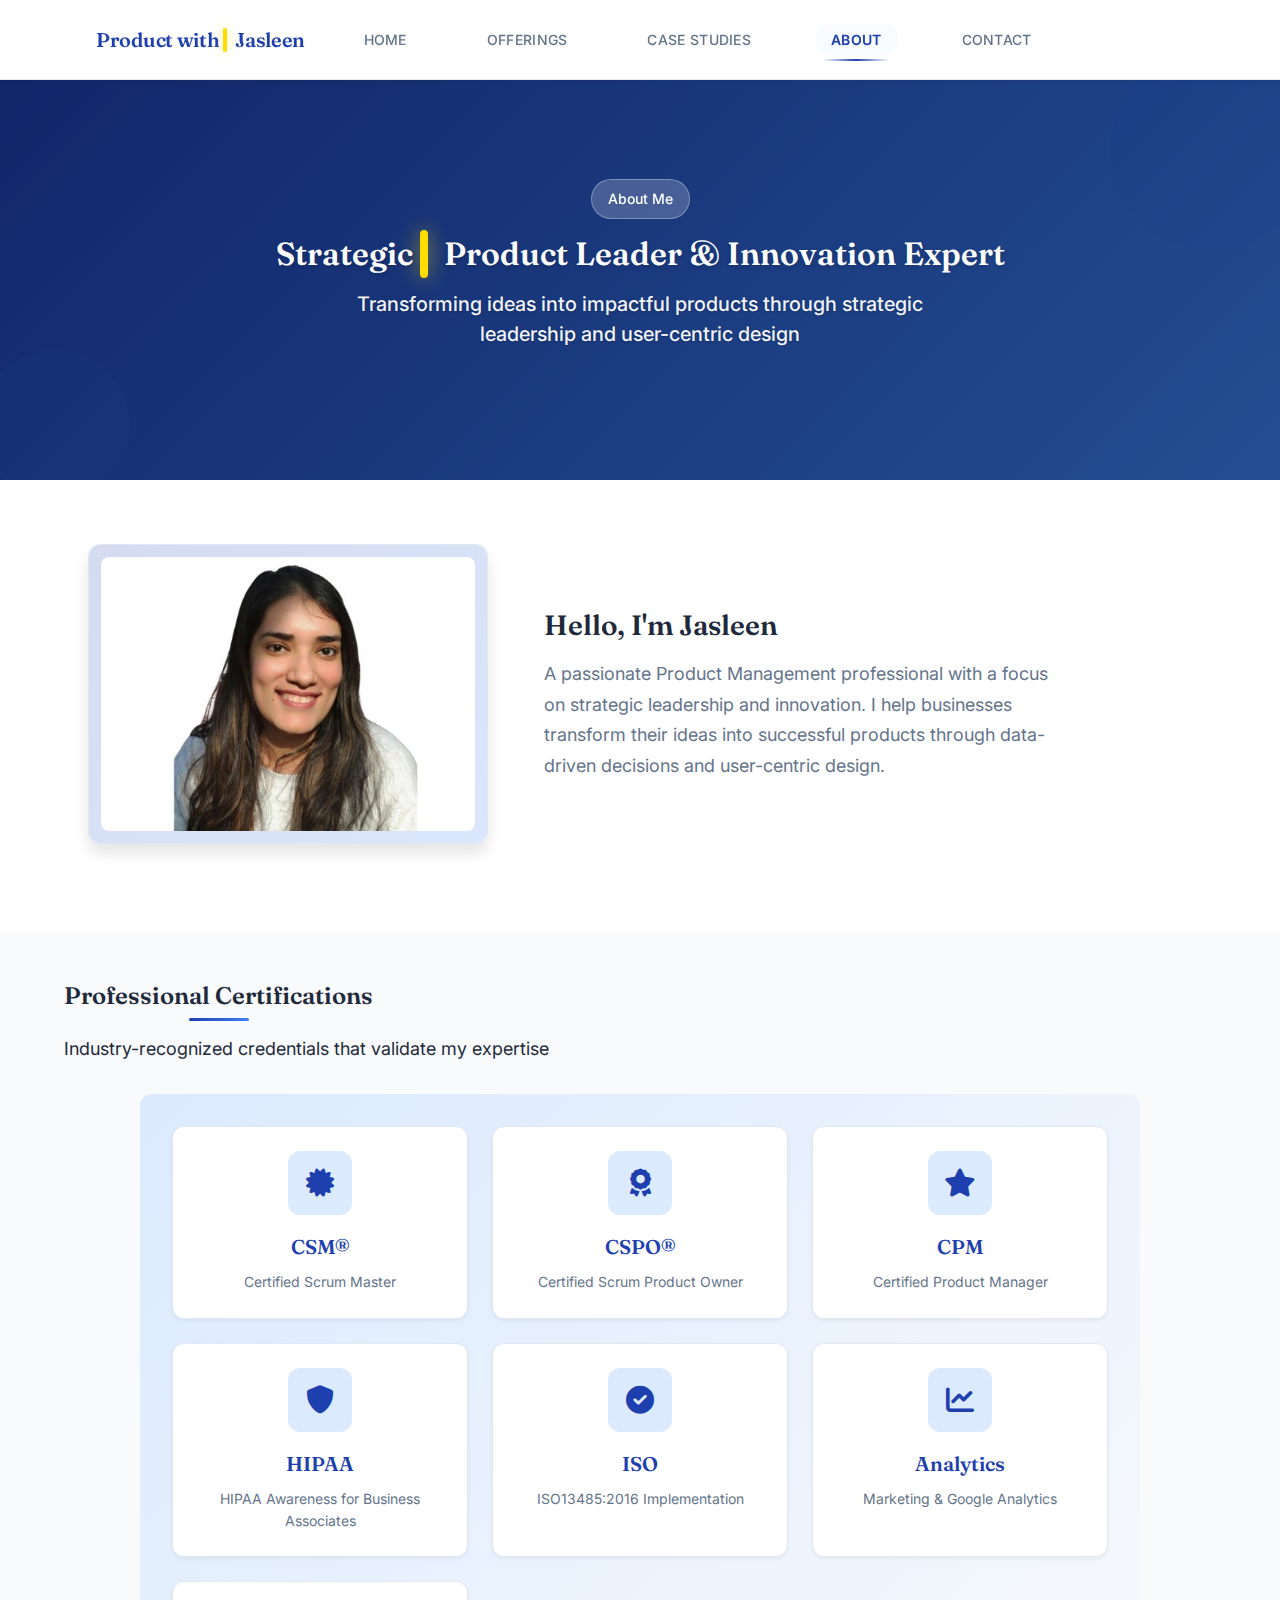
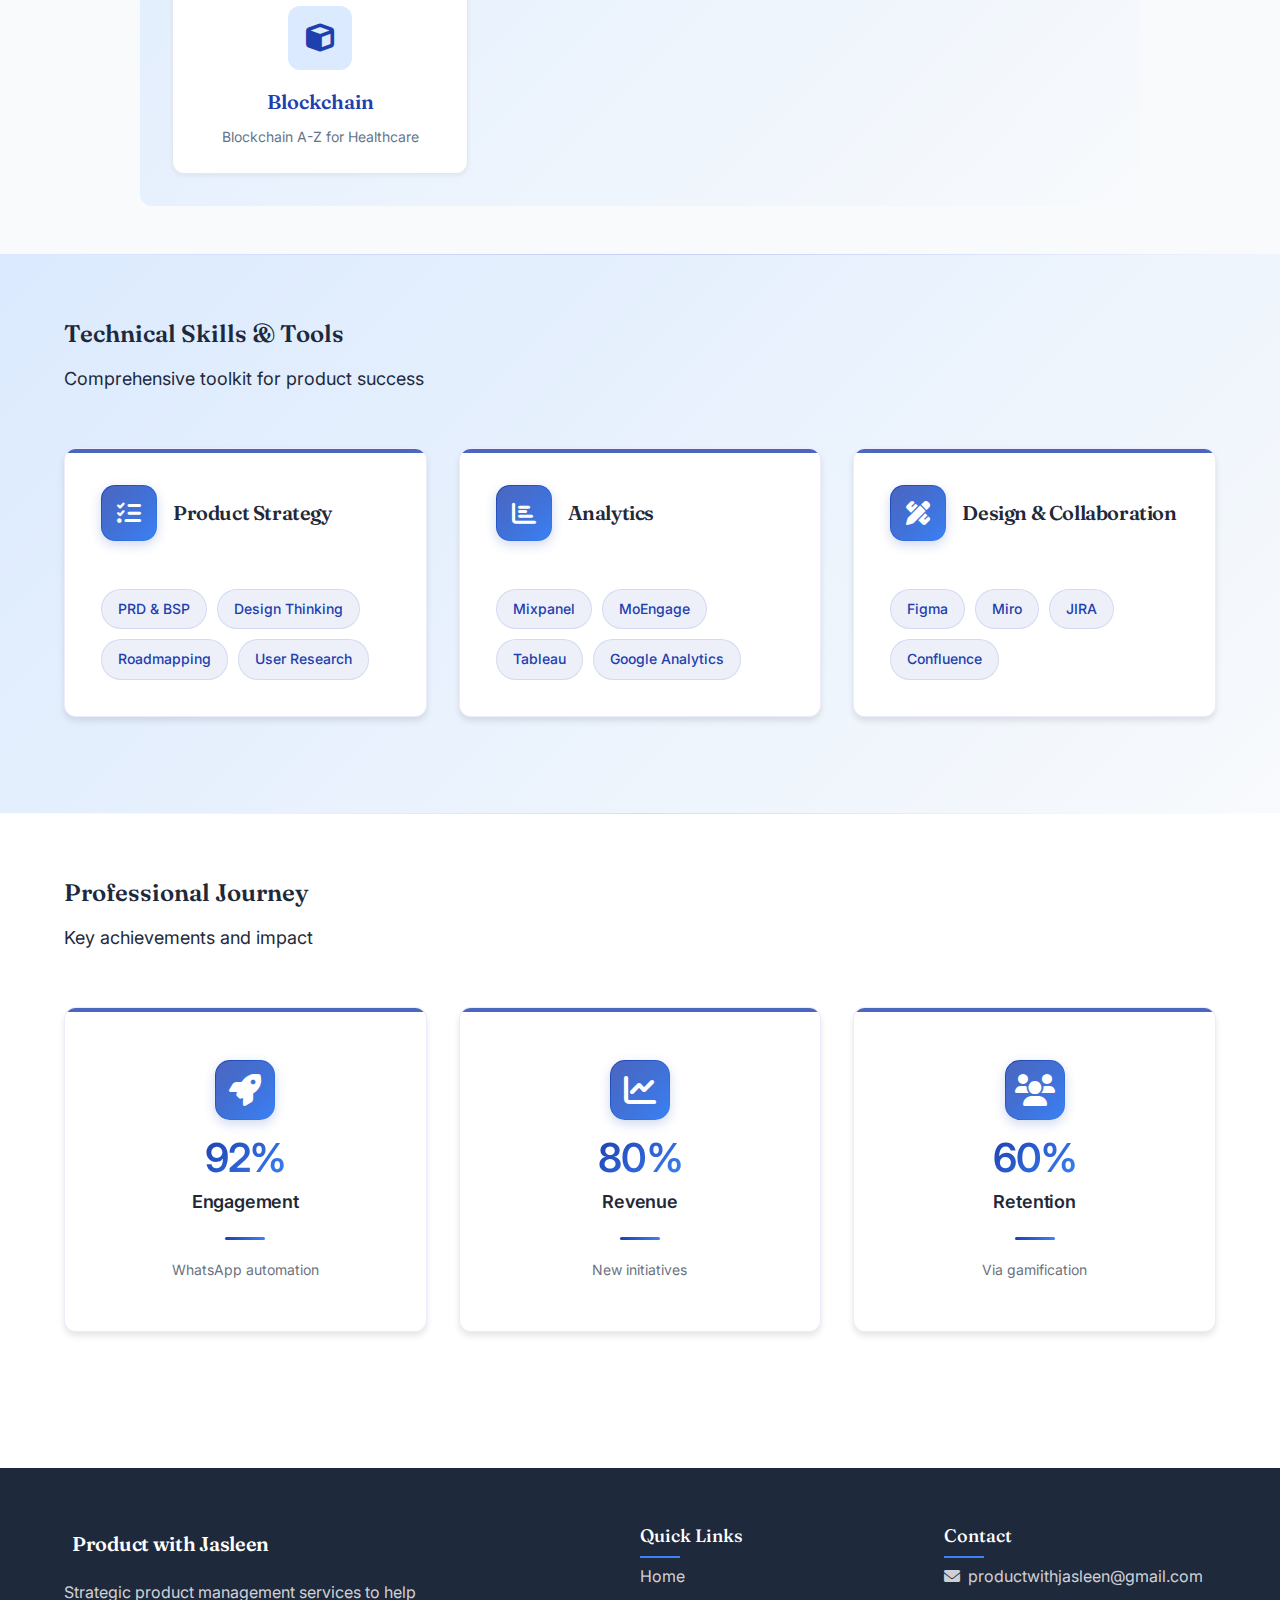
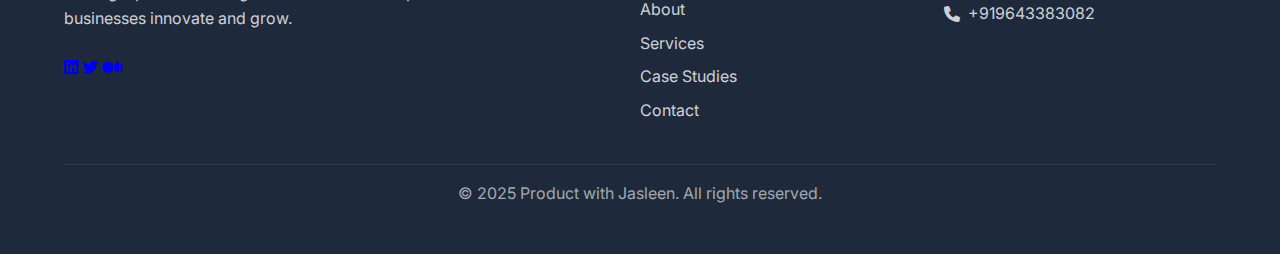
==== commit 5fb702ef: "Final website version 8080 - Complete website with all updates including navigation fixes, case stud" ====
--- a/about.html
+++ b/about.html
@@ -13,13 +13,13 @@
         <div class="container">
             <nav class="nav-container">
                 <a href="index.html" class="logo-container">
-                    <span class="logo-text">Product with Jasleen</span>
+                    <span class="logo-text">Product with <span class="logo-highlight">Jasleen</span></span>
                 </a>
                 <ul class="nav-links">
                     <li><a href="index.html" class="nav-link">Home</a></li>
+                    <li><a href="offerings.html" class="nav-link">Offerings</a></li>
+                    <li><a href="case-studies.html" class="nav-link">Case Studies</a></li>
                     <li><a href="about.html" class="nav-link active">About</a></li>
-                    <li><a href="offerings.html" class="nav-link">Services</a></li>
-                    <li><a href="case-studies.html" class="nav-link">Case Studies</a></li>
                     <li><a href="contact.html" class="nav-link">Contact</a></li>
                 </ul>
             </nav>
@@ -27,25 +27,138 @@
     </header>
 
     <main>
-        <section class="about-hero">
+        <section class="about-hero-section">
+            <div class="hero-pattern-grid"></div>
+            <div class="hero-floating-shapes">
+                <div class="hero-shape hero-shape-1"></div>
+                <div class="hero-shape hero-shape-2"></div>
+            </div>
+            <div class="container">
+                <div class="about-hero-content">
+                    <div class="hero-badge">About Me</div>
+                    <h1>Strategic <span class="hero-title-highlight">Product Leader</span> & Innovation Expert</h1>
+                    <p class="subtitle">Transforming ideas into impactful products through strategic leadership and user-centric design</p>
+                </div>
+            </div>
+        </section>
+
+        <section class="about-section">
             <div class="container">
                 <div class="about-grid">
+                    <div class="about-image-container">
+                        <div class="about-image-shape"></div>
+                        <img src="images/hero-image.jpg" alt="Jasleen - Product Management Professional" class="about-image">
+                    </div>
                     <div class="about-content">
-                        <div class="hero-badge">
-                            <span>About Me</span>
+                        <h2>Hello, I'm Jasleen</h2>
+                        <p>A passionate Product Management professional with a focus on strategic leadership and innovation. I help businesses transform their ideas into successful products through data-driven decisions and user-centric design.</p>
+                    </div>
+                </div>
+            </div>
+        </section>
+
+        <section class="certifications-section">
+            <div class="container">
+                <div class="section-header">
+                    <h2>Professional Certifications</h2>
+                    <p class="subtitle">Industry-recognized credentials that validate my expertise</p>
+                </div>
+                <div class="certifications-grid">
+                    <div class="certification-badge">
+                        <i class="fas fa-certificate"></i>
+                        <span>CSM®</span>
+                        <p>Certified Scrum Master</p>
+                    </div>
+                    <div class="certification-badge">
+                        <i class="fas fa-award"></i>
+                        <span>CSPO®</span>
+                        <p>Certified Scrum Product Owner</p>
+                    </div>
+                    <div class="certification-badge">
+                        <i class="fas fa-star"></i>
+                        <span>CPM</span>
+                        <p>Certified Product Manager</p>
+                    </div>
+                    <div class="certification-badge">
+                        <i class="fas fa-shield-alt"></i>
+                        <span>HIPAA</span>
+                        <p>HIPAA Awareness for Business Associates</p>
+                    </div>
+                    <div class="certification-badge">
+                        <i class="fas fa-check-circle"></i>
+                        <span>ISO</span>
+                        <p>ISO13485:2016 Implementation</p>
+                    </div>
+                    <div class="certification-badge">
+                        <i class="fas fa-chart-line"></i>
+                        <span>Analytics</span>
+                        <p>Marketing & Google Analytics</p>
+                    </div>
+                    <div class="certification-badge">
+                        <i class="fas fa-cube"></i>
+                        <span>Blockchain</span>
+                        <p>Blockchain A-Z for Healthcare</p>
+                    </div>
+                </div>
+            </div>
+        </section>
+
+        <section class="skills-section">
+            <div class="container">
+                <div class="section-header">
+                    <h2>Technical Skills & Tools</h2>
+                    <p class="subtitle">Comprehensive toolkit for product success</p>
+                </div>
+                <div class="skills-showcase">
+                    <div class="skills-grid">
+                        <div class="skill-category">
+                            <div class="skill-header">
+                                <div class="skill-icon-wrapper">
+                                    <i class="fas fa-tasks"></i>
+                                </div>
+                                <h3>Product Strategy</h3>
+                            </div>
+                            <div class="skill-content">
+                                <div class="skill-pills">
+                                    <span>PRD & BSP</span>
+                                    <span>Design Thinking</span>
+                                    <span>Roadmapping</span>
+                                    <span>User Research</span>
+                                </div>
+                            </div>
                         </div>
-                        <h1>Product Leader & Strategic Innovator</h1>
-                        <p class="subtitle">Transforming complex business challenges into elegant product solutions with over 8 years of experience in product management and strategy.</p>
-                        <div class="expertise-tags">
-                            <span>Product Strategy</span>
-                            <span>UX Design</span>
-                            <span>Agile Leadership</span>
-                            <span>Digital Transformation</span>
+                        <div class="skill-category">
+                            <div class="skill-header">
+                                <div class="skill-icon-wrapper">
+                                    <i class="fas fa-chart-bar"></i>
+                                </div>
+                                <h3>Analytics</h3>
+                            </div>
+                            <div class="skill-content">
+                                <div class="skill-pills">
+                                    <span>Mixpanel</span>
+                                    <span>MoEngage</span>
+                                    <span>Tableau</span>
+                                    <span>Google Analytics</span>
+                                </div>
+                            </div>
                         </div>
-                    </div>
-                    <div class="profile-image-wrapper">
-                        <img src="https://images.unsplash.com/photo-1573497019940-1c28c88b4f3e?ixlib=rb-4.0.3&ixid=M3wxMjA3fDB8MHxwaG90by1wYWdlfHx8fGVufDB8fHx8fA%3D%3D&auto=format&fit=crop&w=1000&q=80" alt="Jasleen Suri - Product Leader" class="profile-image">
-                        <div class="profile-shape"></div>
+                        <div class="skill-category">
+                            <div class="skill-header">
+                                <div class="skill-icon-wrapper">
+                                    <i class="fas fa-pencil-ruler"></i>
+                                </div>
+                                <h3>Design & Collaboration</h3>
+                            </div>
+                            <div class="skill-content">
+                                <div class="skill-pills">
+                                    <span>Figma</span>
+                                    <span>Miro</span>
+                                    <span>JIRA</span>
+                                    <span>Confluence</span>
+                                </div>
+                            </div>
+                        </div>
                     </div>
                 </div>
             </div>
@@ -54,59 +167,46 @@
         <section class="experience-section">
             <div class="container">
                 <div class="section-header">
-                    <div class="section-icon">
-                        <i class="fas fa-briefcase"></i>
-                    </div>
                     <h2>Professional Journey</h2>
-                    <p class="subtitle">My career path in product management and leadership</p>
-                </div>
-                <div class="timeline-container">
-                    <div class="timeline">
-                        <div class="timeline-item">
-                            <div class="timeline-marker">
-                                <i class="fas fa-briefcase"></i>
-                            </div>
-                            <div class="timeline-content">
-                                <h3>Senior Product Manager</h3>
-                                <p class="company">Tech Innovation Corp</p>
-                                <p class="period">2020 - Present</p>
-                                <ul class="feature-list">
-                                    <li>Led cross-functional teams in developing innovative product solutions</li>
-                                    <li>Increased user engagement by 45% through data-driven improvements</li>
-                                    <li>Successfully launched 3 major product initiatives</li>
-                                </ul>
+                    <p class="subtitle">Key achievements and impact</p>
+                </div>
+                <div class="achievements-grid">
+                    <div class="achievement-card">
+                        <div class="achievement-content">
+                            <div class="achievement-icon">
+                                <i class="fas fa-rocket"></i>
+                            </div>
+                            <div class="achievement-details">
+                                <p class="achievement-stat">92%</p>
+                                <p class="achievement-label">Engagement</p>
+                                <div class="achievement-divider"></div>
+                                <p class="achievement-text">WhatsApp automation</p>
                             </div>
                         </div>
-                        
-                        <div class="timeline-item">
-                            <div class="timeline-marker">
-                                <i class="fas fa-briefcase"></i>
-                            </div>
-                            <div class="timeline-content">
-                                <h3>Product Manager</h3>
-                                <p class="company">Digital Solutions Inc.</p>
-                                <p class="period">2018 - 2020</p>
-                                <ul class="feature-list">
-                                    <li>Managed product roadmap and development for enterprise SaaS platform</li>
-                                    <li>Collaborated with UX team to improve user experience and workflows</li>
-                                    <li>Reduced customer churn by 25% through targeted feature improvements</li>
-                                </ul>
+                    </div>
+                    <div class="achievement-card">
+                        <div class="achievement-content">
+                            <div class="achievement-icon">
+                                <i class="fas fa-chart-line"></i>
+                            </div>
+                            <div class="achievement-details">
+                                <p class="achievement-stat">80%</p>
+                                <p class="achievement-label">Revenue</p>
+                                <div class="achievement-divider"></div>
+                                <p class="achievement-text">New initiatives</p>
                             </div>
                         </div>
-                        
-                        <div class="timeline-item">
-                            <div class="timeline-marker">
-                                <i class="fas fa-briefcase"></i>
-                            </div>
-                            <div class="timeline-content">
-                                <h3>Associate Product Manager</h3>
-                                <p class="company">InnoTech Solutions</p>
-                                <p class="period">2016 - 2018</p>
-                                <ul class="feature-list">
-                                    <li>Supported senior product managers in feature development and testing</li>
-                                    <li>Conducted user research and competitive analysis</li>
-                                    <li>Contributed to product documentation and user stories</li>
-                                </ul>
+                    </div>
+                    <div class="achievement-card">
+                        <div class="achievement-content">
+                            <div class="achievement-icon">
+                                <i class="fas fa-users"></i>
+                            </div>
+                            <div class="achievement-details">
+                                <p class="achievement-stat">60%</p>
+                                <p class="achievement-label">Retention</p>
+                                <div class="achievement-divider"></div>
+                                <p class="achievement-text">Via gamification</p>
                             </div>
                         </div>
                     </div>
@@ -114,120 +214,6 @@
             </div>
         </section>
 
-        <section class="skills-section alt-bg">
-            <div class="container">
-                <div class="section-header">
-                    <div class="section-icon">
-                        <i class="fas fa-tools"></i>
-                    </div>
-                    <h2>Core Competencies</h2>
-                    <p class="subtitle">Key skills and expertise that drive my approach to product management</p>
-                </div>
-                <div class="skills-grid">
-                    <div class="skill-card">
-                        <div class="skill-icon">
-                            <i class="fas fa-chart-line"></i>
-                        </div>
-                        <h3>Strategic Planning</h3>
-                        <p>Developing comprehensive product strategies aligned with business objectives and market demands.</p>
-                        <div class="skill-level">
-                            <div class="skill-bar" style="width: 95%;"></div>
-                        </div>
-                    </div>
-                    <div class="skill-card">
-                        <div class="skill-icon">
-                            <i class="fas fa-users"></i>
-                        </div>
-                        <h3>Team Leadership</h3>
-                        <p>Leading cross-functional teams and fostering collaborative environments for optimal results.</p>
-                        <div class="skill-level">
-                            <div class="skill-bar" style="width: 90%;"></div>
-                        </div>
-                    </div>
-                    <div class="skill-card">
-                        <div class="skill-icon">
-                            <i class="fas fa-lightbulb"></i>
-                        </div>
-                        <h3>Innovation</h3>
-                        <p>Identifying opportunities and creating innovative solutions to complex business challenges.</p>
-                        <div class="skill-level">
-                            <div class="skill-bar" style="width: 85%;"></div>
-                        </div>
-                    </div>
-                    <div class="skill-card">
-                        <div class="skill-icon">
-                            <i class="fas fa-tasks"></i>
-                        </div>
-                        <h3>Agile Methodologies</h3>
-                        <p>Implementing and optimizing agile processes for efficient product development.</p>
-                        <div class="skill-level">
-                            <div class="skill-bar" style="width: 92%;"></div>
-                        </div>
-                    </div>
-                </div>
-            </div>
-        </section>
-
-        <section class="values-section">
-            <div class="container">
-                <div class="section-header">
-                    <div class="section-icon">
-                        <i class="fas fa-heart"></i>
-                    </div>
-                    <h2>Professional Values</h2>
-                    <p class="subtitle">The principles that guide my approach to product management</p>
-                </div>
-                <div class="values-grid">
-                    <div class="value-card">
-                        <div class="value-icon">
-                            <i class="fas fa-bullseye"></i>
-                        </div>
-                        <h3>User-Centric Approach</h3>
-                        <p>Putting users at the heart of every product decision and solution.</p>
-                    </div>
-                    <div class="value-card">
-                        <div class="value-icon">
-                            <i class="fas fa-handshake"></i>
-                        </div>
-                        <h3>Collaborative Leadership</h3>
-                        <p>Building strong partnerships and fostering team growth.</p>
-                    </div>
-                    <div class="value-card">
-                        <div class="value-icon">
-                            <i class="fas fa-chart-bar"></i>
-                        </div>
-                        <h3>Data-Driven Decisions</h3>
-                        <p>Leveraging analytics and insights for informed strategy.</p>
-                    </div>
-                    <div class="value-card">
-                        <div class="value-icon">
-                            <i class="fas fa-rocket"></i>
-                        </div>
-                        <h3>Continuous Improvement</h3>
-                        <p>Always seeking ways to enhance products and processes.</p>
-                    </div>
-                </div>
-            </div>
-        </section>
-
-        <section class="cta-section">
-            <div class="container">
-                <div class="content-container">
-                    <h2>Ready to work together?</h2>
-                    <p>Let's discuss how my experience and expertise can help you achieve your product goals.</p>
-                    <div class="cta-buttons">
-                        <a href="contact.html" class="button button-white">
-                            <i class="fas fa-envelope"></i>
-                            Get in Touch
-                        </a>
-                        <a href="offerings.html" class="button button-secondary">
-                            <i class="fas fa-th-large"></i>
-                            View Services
-                        </a>
-                    </div>
-                </div>
-            </div>
-        </section>
     </main>
 
     <footer class="footer">
@@ -256,9 +242,8 @@
                 </div>
                 <div class="footer-contact">
                     <h3>Contact</h3>
-                    <p><i class="fas fa-envelope"></i> hello@productwithjasleen.com</p>
-                    <p><i class="fas fa-phone"></i> +1 (555) 123-4567</p>
-                    <a href="contact.html" class="button button-primary">Get in Touch</a>
+                    <p><i class="fas fa-envelope"></i> productwithjasleen@gmail.com</p>
+                    <p><i class="fas fa-phone"></i> +919643383082</p>
                 </div>
             </div>
             <div class="footer-bottom">
@@ -267,6 +252,288 @@
         </div>
     </footer>
 
-    <script src="js/main.js"></script>
+    <style>
+        .skills-section {
+            padding: var(--spacing-xxl) 0;
+            background: linear-gradient(135deg, var(--accent-tertiary) 0%, var(--bg-secondary) 100%);
+            position: relative;
+            overflow: hidden;
+        }
+
+        .skills-section::before {
+            content: '';
+            position: absolute;
+            top: 0;
+            left: 0;
+            right: 0;
+            height: 1px;
+            background: linear-gradient(90deg, transparent, rgba(var(--color-primary-rgb), 0.2), transparent);
+        }
+
+        .skills-grid {
+            display: grid;
+            grid-template-columns: repeat(3, 1fr);
+            gap: var(--spacing-xl);
+            padding: var(--spacing-xl) 0;
+            margin: 0 auto;
+            max-width: 1200px;
+        }
+
+        .skill-category {
+            background: var(--color-white);
+            padding: calc(var(--spacing-xl) + 4px);
+            border-radius: var(--border-radius-lg);
+            box-shadow: var(--shadow-md);
+            transition: all 0.3s ease;
+            border: 1px solid rgba(var(--color-primary-rgb), 0.1);
+            position: relative;
+            overflow: hidden;
+        }
+
+        .skill-category::before {
+            content: '';
+            position: absolute;
+            top: 0;
+            left: 0;
+            right: 0;
+            height: 4px;
+            background: var(--accent-primary);
+            opacity: 0.8;
+        }
+
+        .skill-category:hover {
+            transform: translateY(-5px);
+            box-shadow: 0 8px 24px rgba(var(--color-primary-rgb), 0.15);
+        }
+
+        .skill-header {
+            display: flex;
+            align-items: center;
+            gap: var(--spacing-md);
+            margin-bottom: var(--spacing-xl);
+        }
+
+        .skill-icon-wrapper {
+            width: 56px;
+            height: 56px;
+            background: linear-gradient(135deg, var(--accent-primary), var(--accent-secondary));
+            border-radius: 14px;
+            display: flex;
+            align-items: center;
+            justify-content: center;
+            box-shadow: 0 4px 12px rgba(var(--accent-primary-rgb), 0.2);
+            position: relative;
+            overflow: hidden;
+        }
+
+        .skill-icon-wrapper::after {
+            content: '';
+            position: absolute;
+            top: 1px;
+            left: 1px;
+            right: 1px;
+            bottom: 1px;
+            border-radius: 13px;
+            background: linear-gradient(135deg, rgba(255,255,255,0.2), transparent);
+        }
+
+        .skill-icon-wrapper i {
+            color: white;
+            font-size: 1.5rem;
+            position: relative;
+            z-index: 1;
+        }
+
+        .skill-header h3 {
+            margin: 0;
+            color: var(--color-text);
+            font-size: var(--text-xl);
+            font-weight: 600;
+            letter-spacing: -0.02em;
+        }
+
+        .skill-content {
+            padding-top: var(--spacing-md);
+        }
+
+        .skill-pills {
+            display: flex;
+            flex-wrap: wrap;
+            gap: 10px;
+        }
+
+        .skill-pills span {
+            background: rgba(var(--accent-primary-rgb), 0.08);
+            color: var(--accent-primary);
+            padding: 8px 16px;
+            border-radius: 20px;
+            font-size: var(--text-sm);
+            font-weight: 500;
+            transition: all 0.3s ease;
+            border: 1px solid rgba(var(--accent-primary-rgb), 0.12);
+        }
+
+        .skill-pills span:hover {
+            background: var(--accent-primary);
+            color: white;
+            transform: translateY(-2px);
+            box-shadow: 0 4px 8px rgba(var(--accent-primary-rgb), 0.2);
+        }
+
+        .experience-section {
+            padding: var(--spacing-xxl) 0;
+            background: white;
+            position: relative;
+        }
+
+        .experience-section::before {
+            content: '';
+            position: absolute;
+            top: 0;
+            left: 0;
+            right: 0;
+            height: 1px;
+            background: linear-gradient(90deg, transparent, rgba(var(--color-primary-rgb), 0.2), transparent);
+        }
+
+        .achievements-grid {
+            display: grid;
+            grid-template-columns: repeat(3, 1fr);
+            gap: var(--spacing-xl);
+            padding: var(--spacing-xl) 0;
+            margin: 0 auto;
+            max-width: 1200px;
+        }
+
+        .achievement-card {
+            background: var(--color-white);
+            padding: calc(var(--spacing-xl) + 4px);
+            border-radius: var(--border-radius-lg);
+            box-shadow: var(--shadow-md);
+            transition: all 0.3s ease;
+            border: 1px solid rgba(var(--color-primary-rgb), 0.1);
+            position: relative;
+            overflow: hidden;
+        }
+
+        .achievement-card::before {
+            content: '';
+            position: absolute;
+            top: 0;
+            left: 0;
+            right: 0;
+            height: 4px;
+            background: var(--accent-primary);
+            opacity: 0.8;
+        }
+
+        .achievement-card:hover {
+            transform: translateY(-5px);
+            box-shadow: 0 8px 24px rgba(var(--color-primary-rgb), 0.15);
+        }
+
+        .achievement-content {
+            text-align: center;
+            padding: var(--spacing-md) 0;
+        }
+
+        .achievement-icon {
+            width: 60px;
+            height: 60px;
+            background: linear-gradient(135deg, var(--accent-primary), var(--accent-secondary));
+            border-radius: 15px;
+            display: flex;
+            align-items: center;
+            justify-content: center;
+            margin: 0 auto var(--spacing-md);
+            box-shadow: 0 4px 12px rgba(var(--accent-primary-rgb), 0.2);
+            position: relative;
+            overflow: hidden;
+        }
+
+        .achievement-icon::after {
+            content: '';
+            position: absolute;
+            top: 1px;
+            left: 1px;
+            right: 1px;
+            bottom: 1px;
+            border-radius: 14px;
+            background: linear-gradient(135deg, rgba(255,255,255,0.2), transparent);
+        }
+
+        .achievement-icon i {
+            color: white;
+            font-size: 2rem;
+            position: relative;
+            z-index: 1;
+        }
+
+        .achievement-details {
+            display: flex;
+            flex-direction: column;
+            align-items: center;
+            gap: var(--spacing-xs);
+        }
+
+        .achievement-stat {
+            font-size: 2.5rem;
+            font-weight: 600;
+            background: linear-gradient(135deg, var(--accent-primary), var(--accent-secondary));
+            -webkit-background-clip: text;
+            -webkit-text-fill-color: transparent;
+            margin: 0;
+            line-height: 1.1;
+            letter-spacing: -0.02em;
+        }
+
+        .achievement-label {
+            font-size: var(--text-lg);
+            color: var(--color-text);
+            margin: 0;
+            font-weight: 600;
+            letter-spacing: -0.01em;
+        }
+
+        .achievement-divider {
+            width: 40px;
+            height: 3px;
+            background: linear-gradient(90deg, var(--accent-primary), var(--accent-secondary));
+            margin: var(--spacing-sm) 0;
+            border-radius: 2px;
+        }
+
+        .achievement-text {
+            font-size: var(--text-sm);
+            color: var(--color-text-light);
+            margin: 0;
+            line-height: 1.4;
+            max-width: 200px;
+            margin: 0 auto;
+        }
+
+        @media (max-width: 768px) {
+            .skills-grid,
+            .achievements-grid {
+                grid-template-columns: 1fr;
+                gap: var(--spacing-lg);
+                padding: var(--spacing-lg) 0;
+            }
+
+            .skill-category,
+            .achievement-card {
+                padding: var(--spacing-lg);
+            }
+
+            .achievement-stat {
+                font-size: 3rem;
+            }
+
+            .achievement-icon {
+                width: 64px;
+                height: 64px;
+            }
+        }
+    </style>
 </body>
-</html>
+</html> --- a/css/styles.css
+++ b/css/styles.css
@@ -1,766 +1,474 @@
+/* Root Variables */
 :root {
-    /* Enhanced Color Palette */
-    --primary-bg: #FFFFFF;
-    --secondary-bg: #F0F5FF;
-    --accent-primary: #2B6CB0;    /* Rich Blue */
-    --accent-secondary: #4299E1;  /* Medium Blue */
-    --accent-tertiary: #EBF8FF;   /* Light Blue */
-    --accent-highlight: #F6AD55;  /* Warm Orange */
-    --accent-subtle: #E9D8FD;     /* Soft Purple */
-    --text-primary: #2D3748;
-    --text-secondary: #4A5568;
-    --text-muted: #718096;
-    --border-color: #E2E8F0;
-    
-    /* Typography */
-    --font-sans: 'Inter', -apple-system, BlinkMacSystemFont, sans-serif;
-    --font-serif: 'Fraunces', Georgia, serif;
+    --primary-bg: #ffffff;
+    --secondary-bg: #f8fafc;
+    --text-primary: #1e293b;
+    --text-secondary: #64748b;
+    --text-muted: #94a3b8;
+    --accent-primary: #1e40af;
+    --accent-secondary: #3b82f6;
+    --accent-tertiary: #dbeafe;
+    --accent-highlight: #2563eb;
+    --border-color: #e2e8f0;
+    --shadow-sm: 0 2px 4px rgba(0, 0, 0, 0.05);
+    --shadow-md: 0 4px 6px rgba(0, 0, 0, 0.1);
+    --shadow-lg: 0 10px 15px rgba(0, 0, 0, 0.1);
+    --width-container: 1200px;
+    --width-content: 800px;
+    --space-1: 0.25rem;
+    --space-2: 0.5rem;
+    --space-3: 0.75rem;
+    --space-4: 1rem;
+    --space-5: 1.25rem;
+    --space-6: 1.5rem;
+    --space-8: 2rem;
+    --space-10: 2.5rem;
+    --space-12: 3rem;
+    --text-xs: 0.75rem;
+    --text-sm: 0.875rem;
+    --text-base: 1rem;
+    --text-lg: 1.125rem;
+    --text-xl: 1.25rem;
+    --text-2xl: 1.5rem;
+    --text-3xl: 1.75rem;
+    --text-4xl: 2rem;
+    --font-sans: 'Inter', sans-serif;
+    --font-serif: 'Fraunces', serif;
     --font-mono: 'JetBrains Mono', monospace;
-    
-    /* Font Sizes */
-    --text-xs: 0.75rem;   /* 12px */
-    --text-sm: 0.875rem;  /* 14px */
-    --text-base: 1rem;    /* 16px */
-    --text-lg: 1.125rem;  /* 18px */
-    --text-xl: 1.25rem;   /* 20px */
-    --text-2xl: 1.5rem;   /* 24px */
-    --text-3xl: 1.875rem; /* 30px */
-    --text-4xl: 2.25rem;  /* 36px */
-    
-    /* Spacing */
-    --space-1: 0.25rem;   /* 4px */
-    --space-2: 0.5rem;    /* 8px */
-    --space-3: 0.75rem;   /* 12px */
-    --space-4: 1rem;      /* 16px */
-    --space-5: 1.5rem;    /* 24px */
-    --space-6: 2rem;      /* 32px */
-    --space-8: 3rem;      /* 48px */
-    --space-10: 4rem;     /* 64px */
-    
-    /* Container Widths */
-    --width-content: 42rem;     /* 672px - optimal reading width */
-    --width-container: 70rem;   /* 1120px - max page width */
-}
-
-@keyframes fadeIn {
-    from { opacity: 0; transform: translateY(20px); }
-    to { opacity: 1; transform: translateY(0); }
-}
-
-@keyframes float {
-    0% { transform: translateY(0px); }
-    50% { transform: translateY(-10px); }
-    100% { transform: translateY(0px); }
-}
-
-@keyframes gradientBG {
-    0% { background-position: 0% 50%; }
-    50% { background-position: 100% 50%; }
-    100% { background-position: 0% 50%; }
-}
-
-body {
+    --radius-lg: 12px;
+    --radius-full: 9999px;
+    --bg-primary: var(--primary-bg);
+    --bg-secondary: var(--secondary-bg);
+    --accent-light: var(--accent-tertiary);
+    --accent-primary-rgb: 22, 64, 175;
+    --accent-secondary-rgb: 59, 130, 246;
+    --color-primary: #4F46E5;
+    --color-primary-rgb: 79, 70, 229;
+    --color-text: #1F2937;
+    --color-text-light: #6B7280;
+    --color-background-light: #F3F4F6;
+    --color-white: #FFFFFF;
+    --spacing-xs: 0.5rem;
+    --spacing-sm: 0.75rem;
+    --spacing-md: 1rem;
+    --spacing-lg: 1.5rem;
+    --spacing-xl: 2rem;
+    --spacing-xxl: 3rem;
+    --border-radius-lg: 12px;
+}
+
+/* Reset and Base Styles */
+* {
     margin: 0;
     padding: 0;
+    box-sizing: border-box;
+}
+
+body {
     font-family: var(--font-sans);
+    color: var(--text-primary);
+    line-height: 1.6;
+    background-color: var(--primary-bg);
+}
+
+/* Typography */
+h1, h2, h3, h4, h5, h6 {
+    font-family: var(--font-serif);
+    line-height: 1.2;
+    margin-bottom: var(--space-4);
+}
+
+h1 {
+    font-size: var(--text-3xl);
+    font-weight: 600;
+    line-height: 1.3;
+    margin-bottom: var(--space-4);
+}
+
+h2 {
+    font-size: var(--text-2xl);
+    font-weight: 600;
+    line-height: 1.3;
+    margin-bottom: var(--space-4);
+}
+
+h3 {
+    font-size: var(--text-xl);
+    font-weight: 500;
+    line-height: 1.3;
+    margin-bottom: var(--space-3);
+}
+
+h4 {
+    font-size: var(--text-xl);
+    font-weight: 500;
+}
+
+p {
     font-size: var(--text-base);
     line-height: 1.6;
-    color: var(--text-primary);
+    margin-bottom: var(--space-4);
+}
+
+.subtitle {
+    font-size: var(--text-lg);
+    line-height: 1.5;
+    margin-bottom: var(--space-6);
+}
+
+/* Header and Navigation Improvements */
+.header {
+    position: fixed;
+    top: 0;
+    left: 0;
+    right: 0;
     background: var(--primary-bg);
-    -webkit-font-smoothing: antialiased;
-}
-
-/* Header & Navigation Refinements */
-.header {
-    padding: var(--space-4) 0;
+    z-index: 1000;
+    height: 80px;
+    display: flex;
+    align-items: center;
+    box-shadow: var(--shadow-sm);
     border-bottom: 1px solid var(--border-color);
-    background: var(--primary-bg);
-    position: sticky;
-    top: 0;
-    z-index: 100;
-    box-shadow: 0 2px 10px rgba(0, 0, 0, 0.05);
 }
 
 .nav-container {
     display: flex;
+    justify-content: space-between;
     align-items: center;
-    justify-content: space-between;
-    gap: var(--space-8);
-}
-
-/* Logo Refinements */
+    width: 100%;
+    max-width: var(--width-container);
+    margin: 0 auto;
+    padding: 0 var(--space-6);
+    height: 80px;
+    position: relative;
+}
+
+/* Hide hamburger menu icon */
+.nav-toggle,
+.hamburger-menu,
+.menu-icon {
+    display: none !important;
+    visibility: hidden;
+    opacity: 0;
+}
+
 .logo-container {
-    display: flex;
+    flex-shrink: 0;
+    z-index: 1001;
+    text-decoration: none;
+    font-family: var(--font-serif);
+    font-size: var(--text-xl);
+    font-weight: 600;
+    color: var(--accent-primary);
+    display: inline-flex;
     align-items: center;
-    gap: var(--space-3);
-    text-decoration: none;
-    position: relative;
-}
-
-.logo-container::before {
-    content: '';
-    position: absolute;
-    left: -15px;
-    top: 50%;
-    transform: translateY(-50%);
-    width: 5px;
-    height: 25px;
-    background: var(--accent-highlight);
-    border-radius: 2px;
+    white-space: nowrap;
+    gap: var(--space-1);
+    transition: all 0.3s cubic-bezier(0.4, 0, 0.2, 1);
+    letter-spacing: -0.3px;
+    width: auto;
+    min-width: 160px;
+    height: 40px;
+    padding: 0 var(--space-2);
+    margin-right: var(--space-8);
+}
+
+.logo-container:hover {
+    color: var(--accent-secondary);
 }
 
 .logo-text {
     font-family: var(--font-serif);
     font-size: var(--text-xl);
-    font-weight: 500;
+    font-weight: 600;
     color: var(--accent-primary);
-    letter-spacing: -0.01em;
-}
-
-.logo-text span {
-    display: block;
-    font-family: 'Inter', sans-serif;
-    font-size: 0.9rem;
-    font-weight: 500;
-    letter-spacing: 0.02em;
-    color: var(--text-secondary);
-    margin-top: 0.2rem;
-    -webkit-text-fill-color: var(--text-secondary);
-}
-
-.logo-image {
-    height: 45px;
-    width: auto;
-    transition: transform 0.3s ease;
-}
-
-.logo-image:hover {
-    transform: scale(1.05);
-}
-
-/* Navigation Links */
+    letter-spacing: -0.3px;
+    white-space: nowrap;
+    line-height: 1;
+}
+
+/* Footer Logo Override */
+.footer .logo-container,
+.footer .logo-text {
+    color: white;
+}
+
+.footer .logo-container:hover {
+    color: var(--accent-tertiary);
+}
+
 .nav-links {
     display: flex;
-    gap: var(--space-2);
+    gap: var(--space-12);
     margin: 0;
     padding: 0;
     list-style: none;
+    align-items: center;
+    position: absolute;
+    left: 55%;
+    transform: translateX(-50%);
+    background: var(--primary-bg);
 }
 
 .nav-link {
-    font-size: var(--text-sm);
+    padding: var(--space-3) var(--space-4);
     color: var(--text-secondary);
     text-decoration: none;
     font-weight: 500;
-    padding: var(--space-2) var(--space-3);
-    transition: all 0.2s ease;
-    border-radius: 4px;
+    transition: all 0.4s cubic-bezier(0.4, 0, 0.2, 1);
+    position: relative;
+    white-space: nowrap;
+    font-size: var(--text-sm);
+    letter-spacing: 0.3px;
+    text-transform: uppercase;
+}
+
+/* Subtle underline effect */
+.nav-link::after {
+    content: '';
+    position: absolute;
+    bottom: -1px;
+    left: 50%;
+    width: 0;
+    height: 1.5px;
+    background: linear-gradient(90deg, transparent, var(--accent-primary), transparent);
+    transition: all 0.4s cubic-bezier(0.4, 0, 0.2, 1);
+    transform: translateX(-50%);
+    opacity: 0;
 }
 
 .nav-link:hover {
-    background-color: var(--accent-tertiary);
     color: var(--accent-primary);
+    transform: translateY(-1px);
+}
+
+.nav-link:hover::after {
+    width: 80%;
+    opacity: 0.8;
 }
 
 .nav-link.active {
-    background-color: var(--accent-primary);
-    color: white;
-    font-weight: 500;
-}
-
-/* Typography Scale */
-h1, h2, h3, h4, h5 {
-    font-family: var(--font-serif);
-    font-weight: 500;
-    line-height: 1.3;
-    color: var(--text-primary);
-    margin: 0 0 var(--space-4) 0;
-}
-
-h1 {
-    font-size: var(--text-3xl);
-    letter-spacing: -0.02em;
-    position: relative;
-    display: inline-block;
-}
-
-h1::after {
+    color: var(--accent-primary);
+    font-weight: 600;
+}
+
+.nav-link.active::after {
     content: '';
     position: absolute;
-    bottom: -10px;
-    left: 0;
-    width: 60px;
-    height: 3px;
-    background: var(--accent-highlight);
-}
-
-h2 {
-    font-size: var(--text-2xl);
-    letter-spacing: -0.015em;
-    position: relative;
-    display: inline-block;
-}
-
-h2::after {
-    content: '';
-    position: absolute;
-    bottom: -8px;
-    left: 0;
-    width: 40px;
-    height: 2px;
-    background: var(--accent-highlight);
-}
-
-h3 {
-    font-size: var(--text-xl);
-    letter-spacing: -0.01em;
-}
-
-p {
-    margin: 0 0 var(--space-4) 0;
-}
-
-.subtitle {
-    font-size: var(--text-lg);
-    color: var(--text-secondary);
-    max-width: var(--width-content);
-    margin: 0 auto var(--space-6);
-    font-weight: 400;
-}
-
-/* Section Improvements */
-.section-header {
-    text-align: center;
-    max-width: 900px;
-    margin: 0 auto 6rem auto;
-    padding: 0 2rem;
-}
-
-/* Hero Section */
-.hero-section {
-    padding: var(--space-10) 0;
-    background: linear-gradient(135deg, var(--secondary-bg) 0%, var(--accent-tertiary) 100%);
-    position: relative;
-    overflow: hidden;
-}
-
-.hero-section::before {
+    bottom: -1px;
+    left: 50%;
+    width: 80%;
+    height: 1.5px;
+    background: linear-gradient(90deg, transparent, var(--accent-primary), transparent);
+    transform: translateX(-50%);
+    opacity: 1;
+}
+
+/* Refined hover effect */
+.nav-link::before {
     content: '';
     position: absolute;
     top: 0;
     left: 0;
-    right: 0;
-    bottom: 0;
-    background-image: url("data:image/svg+xml,%3Csvg width='60' height='60' viewBox='0 0 60 60' xmlns='http://www.w3.org/2000/svg'%3E%3Cg fill='none' fill-rule='evenodd'%3E%3Cg fill='%234299E1' fill-opacity='0.05'%3E%3Cpath d='M36 34v-4h-2v4h-4v2h4v4h2v-4h4v-2h-4zm0-30V0h-2v4h-4v2h4v4h2V6h4V4h-4zM6 34v-4H4v4H0v2h4v4h2v-4h4v-2H6zM6 4V0H4v4H0v2h4v4h2V6h4V4H6z'/%3E%3C/g%3E%3C/g%3E%3C/svg%3E");
-    opacity: 0.5;
-}
-
-.hero-container {
-    display: grid;
-    grid-template-columns: 1fr 1fr;
-    gap: var(--space-6);
-    align-items: center;
-}
-
-.hero-content {
-    max-width: var(--width-content);
-    margin: 0 auto;
-    text-align: center;
-    position: relative;
-    z-index: 1;
-}
-
-.hero-content h1 {
-    font-size: 4.5rem;
-    font-weight: 700;
-    background: var(--gradient-primary);
-    -webkit-background-clip: text;
-    -webkit-text-fill-color: transparent;
-    line-height: 1.1;
-    margin: 0 0 1.5rem 0;
-}
-
-.hero-subtitle {
-    font-size: 1.5rem;
-    color: var(--text-secondary);
-    margin-bottom: 2.5rem;
-    font-weight: 400;
-    line-height: 1.6;
-}
-
-.hero-image-container {
-    display: flex;
-    justify-content: flex-end;
-    align-items: center;
-    position: relative;
-    animation: fadeIn 1.2s ease-out;
-}
-
-.hero-image-wrapper {
-    position: relative;
-    width: 100%;
-    aspect-ratio: 16/9;
-    border-radius: 12px;
-    overflow: hidden;
-    box-shadow: var(--shadow-lg);
-}
-
-.hero-image {
     width: 100%;
     height: 100%;
-    object-fit: cover;
-    transform: scale(1.05);
-    transition: transform 0.5s ease;
-}
-
-.hero-image-overlay {
-    position: absolute;
-    top: 0;
+    background: linear-gradient(
+        to bottom,
+        transparent,
+        var(--accent-tertiary) 30%,
+        var(--accent-tertiary) 70%,
+        transparent
+    );
+    border-radius: var(--radius-full);
+    z-index: -1;
+    transform: scaleX(0.9) scaleY(0.8);
+    opacity: 0;
+    transition: all 0.4s cubic-bezier(0.4, 0, 0.2, 1);
+}
+
+.nav-link:hover::before {
+    transform: scaleX(1) scaleY(1);
+    opacity: 0.15;
+}
+
+.nav-link.active::before {
+    transform: scaleX(1) scaleY(1);
+    opacity: 0.2;
+    background: linear-gradient(
+        to bottom,
+        transparent,
+        var(--accent-tertiary) 20%,
+        var(--accent-tertiary) 80%,
+        transparent
+    );
+}
+
+/* Refined click effect */
+.nav-link:active {
+    transform: translateY(0);
+}
+
+.nav-link:active::before {
+    transform: scaleX(0.95) scaleY(0.9);
+    opacity: 0.3;
+}
+
+/* Add subtle text shadow for depth */
+.nav-link.active {
+    text-shadow: 0 1px 1px rgba(0, 0, 0, 0.05);
+}
+
+/* Mobile responsive adjustments */
+@media (max-width: 768px) {
+    .nav-links {
+        position: relative;
+        left: auto;
+        transform: none;
+        gap: var(--space-3);
+        padding: var(--space-2);
+        justify-content: center;
+        flex-wrap: wrap;
+    }
+
+    .nav-link {
+        padding: var(--space-2) var(--space-3);
+        font-size: var(--text-xs);
+    }
+
+    .nav-link::before {
+        opacity: 0;
+        transform: none;
+        background: var(--accent-tertiary);
+    }
+
+    .nav-link:hover::before,
+    .nav-link.active::before {
+        opacity: 0.1;
+    }
+
+    .nav-link::after {
+        height: 1px;
+        bottom: -0.5px;
+    }
+
+    .nav-link:hover {
+        transform: none;
+    }
+}
+
+/* Add yellow accent styles */
+.accent-highlight {
+    color: var(--text-primary);
+    position: relative;
+    display: inline-block;
+    padding-left: 18px;
+}
+
+.accent-highlight::before {
+    content: '';
+    position: absolute;
+    top: -2px;
     left: 0;
-    right: 0;
-    bottom: 0;
-    background: var(--gradient-primary);
-    opacity: 0.1;
-    mix-blend-mode: multiply;
-}
-
-.hero-image-wrapper:hover {
-    transform: perspective(1000px) rotateY(0deg);
-}
-
-.hero-image-wrapper:hover .hero-image {
-    transform: scale(1);
-}
-
-/* CTA Buttons */
-.cta-buttons {
-    display: flex;
-    gap: 1.5rem;
-    animation: fadeIn 1.4s ease-out;
-}
-
-.cta-button,
-.btn-primary,
-.package-cta,
-.submit-btn,
-.read-more-btn {
-    padding: 1.25rem 2.5rem;
-    font-size: 1.25rem;
-    background: var(--gradient-primary);
+    width: 6px;
+    height: calc(100% + 4px);
+    background-color: #FFDD00;
+    border-radius: 3px;
+    opacity: 1;
+    box-shadow: 0 0 15px rgba(255, 221, 0, 0.5);
+}
+
+.hero-title-highlight {
+    position: relative;
+    display: inline-block;
     color: white;
-    border-radius: 12px;
-    box-shadow: var(--shadow-md);
-    transition: all 0.3s ease;
-}
-
-.cta-button:hover,
-.btn-primary:hover,
-.package-cta:hover,
-.submit-btn:hover,
-.read-more-btn:hover {
-    transform: translateY(-3px);
-    box-shadow: var(--shadow-lg);
-}
-
-.cta-button.secondary,
-.btn-secondary {
-    background: transparent;
-    border: 2px solid var(--accent-primary);
+    padding-left: 24px;
+}
+
+.hero-title-highlight::before {
+    content: '';
+    position: absolute;
+    top: -5px;
+    left: 0;
+    width: 8px;
+    height: calc(100% + 10px);
+    background-color: #FFDD00;
+    border-radius: 4px;
+    opacity: 1;
+    box-shadow: 0 0 20px rgba(255, 221, 0, 0.6);
+}
+
+.logo-highlight {
+    position: relative;
+    display: inline-flex;
+    align-items: center;
     color: var(--accent-primary);
-}
-
-.cta-button:hover {
-    transform: translateY(-3px);
-    box-shadow: var(--shadow-lg);
-}
-
-.cta-button i,
-.read-more-btn i {
-    transition: transform 0.3s ease;
-}
-
-.cta-button:hover i,
-.read-more-btn:hover i {
-    transform: translateX(4px);
-}
-
-@media (max-width: 1024px) {
-    .hero-content h1 {
-        font-size: 3.5rem;
-    }
-}
-
+    padding-left: 12px;
+    height: 100%;
+}
+
+.logo-highlight::before {
+    content: '';
+    position: absolute;
+    top: 50%;
+    left: 0;
+    width: 4px;
+    height: 24px;
+    background-color: #FFDD00;
+    border-radius: 2px;
+    opacity: 1;
+    box-shadow: 0 0 12px rgba(255, 221, 0, 0.5);
+    transform: translateY(-50%);
+}
+
+/* Add enhanced hover animation */
+.logo-highlight:hover::before,
+.hero-title-highlight:hover::before,
+.accent-highlight:hover::before {
+    transform: scaleY(1.2);
+    background-color: #FFE135;
+    box-shadow: 0 0 25px rgba(255, 225, 53, 0.7);
+    transition: all 0.3s cubic-bezier(0.4, 0, 0.2, 1);
+}
+
+/* Ensure the vertical lines are visible on mobile */
 @media (max-width: 768px) {
-    .hero-container {
-        grid-template-columns: 1fr;
-        text-align: center;
-        gap: 3rem;
+    .hero-title-highlight {
+        padding-left: 18px;
     }
     
-    .hero-content {
-        margin: 0 auto;
+    .hero-title-highlight::before {
+        width: 6px;
+        left: 0;
+        height: calc(100% + 8px);
     }
     
-    .hero-content h1 {
-        font-size: 3rem;
+    .logo-highlight {
+        padding-left: 12px;
     }
     
-    .cta-buttons {
-        justify-content: center;
+    .logo-highlight::before {
+        width: 4px;
+        left: 0;
+        height: calc(100% + 4px);
     }
     
-    .hero-image-container {
-        justify-content: center;
+    .accent-highlight {
+        padding-left: 15px;
     }
     
-    .nav-container {
-        padding: 0 1rem;
-    }
-    
+    .accent-highlight::before {
+        width: 4px;
+        left: 0;
+    }
+}
+
+@media (max-width: 768px) {
     .nav-links {
-        gap: 2rem;
-    }
-}
-
-/* Bottom Banner Section */
-.bottom-banner {
-    background: var(--gradient-primary);
-    padding: 6rem 0;
-    position: relative;
-    overflow: hidden;
-}
-
-.bottom-banner::before {
-    content: '';
-    position: absolute;
-    top: 0;
-    left: 0;
-    right: 0;
-    bottom: 0;
-    background: url('data:image/svg+xml,<svg width="20" height="20" xmlns="http://www.w3.org/2000/svg"><rect width="20" height="20" fill="none"/><circle cx="3" cy="3" r="1" fill="rgba(255,255,255,0.2)"/></svg>') repeat;
-    opacity: 0.1;
-}
-
-.bottom-banner-container {
-    max-width: 1200px;
-    margin: 0 auto;
-    padding: 0 2rem;
-    text-align: center;
-    position: relative;
-    z-index: 1;
-}
-
-.bottom-banner h2 {
-    color: white;
-    font-size: 3.5rem;
-    font-weight: 700;
-    margin-bottom: 1.5rem;
-    line-height: 1.2;
-}
-
-.bottom-banner p {
-    color: rgba(255, 255, 255, 0.9);
-    font-size: 1.25rem;
-    margin-bottom: 2.5rem;
-    max-width: 600px;
-    margin-left: auto;
-    margin-right: auto;
-}
-
-.bottom-banner .cta-button {
-    background: white;
-    color: var(--accent-primary);
-    font-size: 1.125rem;
-    padding: 1rem 2.5rem;
-    border-radius: 12px;
-    box-shadow: 0 15px 30px rgba(0, 0, 0, 0.1);
-}
-
-.bottom-banner .cta-button:hover {
-    transform: translateY(-3px);
-    box-shadow: 0 20px 40px rgba(0, 0, 0, 0.15);
-}
-
-/* Blog Section */
-.blog-section {
-    padding: 6rem 0;
-    background: var(--secondary-bg);
-}
-
-.blog-grid {
-    display: grid;
-    grid-template-columns: repeat(3, 1fr);
-    gap: 2rem;
-    max-width: 1400px;
-    margin: 0 auto;
-    padding: 0 2rem;
-}
-
-.blog-card {
-    background: white;
-    border-radius: 20px;
-    overflow: hidden;
-    box-shadow: var(--shadow-md);
-    transition: transform 0.3s ease, box-shadow 0.3s ease;
-}
-
-.blog-card:hover {
-    transform: translateY(-5px);
-    box-shadow: var(--shadow-lg);
-}
-
-.blog-image {
-    width: 100%;
-    height: 240px;
-    object-fit: cover;
-}
-
-.blog-content {
-    padding: 2rem;
-}
-
-.blog-title {
-    font-size: 1.5rem;
-    font-weight: 600;
-    margin-bottom: 1rem;
-    color: var(--text-primary);
-}
-
-.blog-excerpt {
-    color: var(--text-secondary);
-    margin-bottom: 1.5rem;
-    line-height: 1.6;
-}
-
-/* Offerings Section */
-.offerings-section {
-    background: var(--primary-bg);
-    padding: var(--space-10) 0;
-    position: relative;
-}
-
-.offerings-section::before {
-    content: '';
-    position: absolute;
-    top: 0;
-    left: 0;
-    right: 0;
-    height: 1px;
-    background: linear-gradient(90deg, transparent, var(--accent-secondary), transparent);
-}
-
-.offerings-grid {
-    display: grid;
-    grid-template-columns: repeat(3, 1fr);
-    gap: 2.5rem;
-    max-width: 1400px;
-    margin: 0 auto;
-    padding: 0 2rem;
-}
-
-.offering-card {
-    background: var(--primary-bg);
-    border-radius: 20px;
-    padding: 2.5rem;
-    box-shadow: var(--shadow-md);
-    transition: all 0.3s ease;
-    border: 1px solid rgba(30, 58, 138, 0.08);
-}
-
-.offering-card:hover {
-    transform: translateY(-4px);
-    box-shadow: var(--shadow-lg);
-    border-color: var(--accent-secondary);
-}
-
-.offering-icon {
-    font-size: 2rem;
-    color: var(--accent-secondary);
-    margin-bottom: 1.5rem;
-    background: var(--gradient-subtle);
-    width: 60px;
-    height: 60px;
-    display: flex;
-    align-items: center;
-    justify-content: center;
-    border-radius: 12px;
-}
-
-.offering-card h3 {
-    font-size: 1.5rem;
-    margin-bottom: 1rem;
-    color: var(--text-primary);
-}
-
-.offering-card p {
-    color: var(--text-secondary);
-    line-height: 1.6;
-    margin-bottom: 1.5rem;
-}
-
-.offering-features {
-    list-style: none;
-    padding: 0;
-    margin: 0;
-}
-
-.offering-features li {
-    position: relative;
-    padding-left: 1.5rem;
-    margin-bottom: 0.75rem;
-    color: var(--text-secondary);
-    font-size: 0.9375rem;
-}
-
-.offering-features li::before {
-    content: '→';
-    position: absolute;
-    left: 0;
-    color: var(--accent-secondary);
-}
-
-/* CTA Section */
-.cta-section {
-    padding: 6rem 0;
-    background: var(--gradient-subtle);
-    text-align: center;
-}
-
-.cta-content {
-    max-width: 700px;
-    margin: 0 auto;
-}
-
-.cta-content h2 {
-    margin-bottom: 1.5rem;
-}
-
-.cta-content p {
-    color: var(--text-secondary);
-    font-size: 1.25rem;
-    margin-bottom: 2rem;
-}
-
-@media (max-width: 768px) {
-    .offerings-grid {
-        grid-template-columns: 1fr;
-    }
-    
-    .offering-card {
-        padding: 2rem;
-    }
-    
-    .offerings-hero {
-        padding: 6rem 0 3rem;
-    }
-}
-
-/* Card Styles */
-.card {
-    background: var(--primary-bg);
-    padding: var(--space-6);
-    border-radius: 8px;
-    border: 1px solid var(--border-color);
-    transition: all 0.2s ease;
-}
-
-.card:hover {
-    transform: translateY(-2px);
-    box-shadow: 0 4px 6px rgba(0, 0, 0, 0.05);
-    border-color: var(--accent-secondary);
-}
-
-.card-icon {
-    width: 40px;
-    height: 40px;
-    background: var(--accent-tertiary);
-    border-radius: 8px;
-    display: flex;
-    align-items: center;
-    justify-content: center;
-    margin-bottom: var(--space-4);
-    color: var(--accent-primary);
-}
-
-.card h3 {
-    font-size: var(--text-xl);
-    margin-bottom: var(--space-3);
-}
-
-.card p {
-    color: var(--text-secondary);
-    margin-bottom: var(--space-4);
-    font-size: var(--text-base);
-    line-height: 1.6;
-}
-
-/* Feature Lists */
-.feature-list {
-    list-style: none;
-    padding: 0;
-    margin: 0;
-}
-
-.feature-list li {
-    display: flex;
-    align-items: center;
-    gap: var(--space-3);
-    color: var(--text-secondary);
-    font-size: var(--text-sm);
-    margin-bottom: var(--space-2);
-}
-
-.feature-list li::before {
-    content: "→";
-    color: var(--accent-secondary);
-    font-family: var(--font-mono);
-}
-
-/* CTA Section */
-.cta-section {
-    background: var(--secondary-bg);
-    padding: var(--space-8) 0;
-    text-align: center;
-}
-
-.cta-buttons {
-    display: flex;
+        position: relative;
+        left: auto;
+        transform: none;
     gap: var(--space-4);
-    justify-content: center;
-    margin-top: var(--space-6);
-}
-
-/* Footer Refinements */
-.footer {
-    background: var(--secondary-bg);
-    padding: var(--space-8) 0;
-    border-top: 1px solid var(--border-color);
-}
-
-.footer-content {
-    display: flex;
-    justify-content: space-between;
-    align-items: center;
-}
-
-.footer-text {
-    color: var(--text-secondary);
-    margin-bottom: var(--space-4);
-}
-
-.social-links {
-    display: flex;
-    gap: var(--space-4);
-}
-
-.social-link {
-    color: var(--text-secondary);
-    font-size: var(--text-xl);
-    transition: color 0.2s ease;
-}
-
-.social-link:hover {
-    color: var(--accent-primary);
+    }
 }
 
 /* Button Styles */
@@ -768,12 +476,12 @@
     display: inline-flex;
     align-items: center;
     gap: var(--space-2);
-    padding: var(--space-3) var(--space-5);
+    padding: var(--space-2) var(--space-4);
+    border-radius: 6px;
     font-size: var(--text-sm);
     font-weight: 500;
     text-decoration: none;
-    border-radius: 6px;
-    transition: all 0.2s ease;
+    transition: all 0.3s ease;
 }
 
 .button-primary {
@@ -783,7 +491,7 @@
 
 .button-primary:hover {
     background: var(--accent-secondary);
-    transform: translateY(-1px);
+    transform: translateY(-2px);
 }
 
 .button-secondary {
@@ -794,241 +502,90 @@
 .button-secondary:hover {
     background: var(--accent-secondary);
     color: white;
-    transform: translateY(-1px);
-}
-
-/* Responsive Adjustments */
-@media (max-width: 768px) {
-    .grid {
-        grid-template-columns: 1fr;
-    }
-    
-    .cta-buttons {
-        flex-direction: column;
-        gap: var(--space-3);
-    }
-    
-    .footer-content {
-        flex-direction: column;
-        text-align: center;
-        gap: var(--space-4);
-    }
-    
-    h1 {
-        font-size: var(--text-2xl);
-    }
-    
-    h2 {
-        font-size: var(--text-xl);
-    }
-    
-    .subtitle {
-        font-size: var(--text-base);
-    }
-    
-    .container {
-        padding: 0 var(--space-4);
-    }
-}
-
-/* Services Overview Section */
-.services-overview {
-    padding: var(--space-8) 0;
-    background-color: var(--primary-bg);
-}
-
-.services-grid {
-    display: grid;
-    grid-template-columns: repeat(auto-fit, minmax(320px, 1fr));
-    gap: var(--space-6);
-    margin-top: var(--space-8);
-}
-
-.service-card {
-    background: var(--primary-bg);
-    padding: var(--space-6);
-    border-radius: 12px;
-    border: 1px solid var(--border-color);
-    transition: all 0.3s ease;
-    position: relative;
+    transform: translateY(-2px);
+}
+
+.button-white {
+    background: white;
+    color: var(--accent-primary);
+}
+
+.button-white:hover {
+    background: var(--accent-tertiary);
+    transform: translateY(-2px);
+}
+
+/* Hero Sections for all pages */
+.hero-section,
+.about-hero-section,
+.services-hero-section,
+.case-studies-hero-section,
+.contact-hero-section {
+    position: relative;
+    padding: var(--space-12) 0;
+    background-color: var(--bg-primary);
     overflow: hidden;
-}
-
-.service-card::before {
+    padding-top: calc(var(--space-10) + 80px);
+}
+
+.hero-section::before,
+.about-hero-section::before,
+.services-hero-section::before,
+.case-studies-hero-section::before,
+.contact-hero-section::before {
     content: '';
     position: absolute;
     top: 0;
     left: 0;
-    width: 4px;
-    height: 0;
-    background: var(--accent-highlight);
-    transition: height 0.3s ease;
-}
-
-.service-card:hover {
-    transform: translateY(-5px);
-    box-shadow: 0 10px 20px rgba(0, 0, 0, 0.05);
-    border-color: var(--accent-secondary);
-}
-
-.service-card:hover::before {
-    height: 100%;
-}
-
-.service-icon {
-    width: 60px;
-    height: 60px;
-    background: var(--accent-tertiary);
-    border-radius: 12px;
+    right: 0;
+    bottom: 0;
+    background: linear-gradient(135deg, rgba(var(--accent-primary-rgb), 0.1) 0%, rgba(var(--accent-secondary-rgb), 0.1) 100%);
+    z-index: 1;
+}
+
+.section-badge {
+    display: inline-block;
+    padding: var(--space-2) var(--space-4);
+    background-color: var(--accent-light);
+    color: var(--accent-primary);
+    border-radius: var(--radius-full);
+    font-size: var(--text-sm);
+    font-weight: 500;
+    margin-bottom: var(--space-4);
+}
+
+/* Hero Section */
+.hero-section {
+    padding: var(--space-10) 0;
+    background: linear-gradient(135deg, var(--secondary-bg) 0%, var(--accent-tertiary) 100%);
+    min-height: 90vh;
     display: flex;
     align-items: center;
-    justify-content: center;
-    margin-bottom: var(--space-4);
-    color: var(--accent-primary);
-    font-size: var(--text-2xl);
-    transition: all 0.3s ease;
-}
-
-.service-card:hover .service-icon {
-    background: var(--accent-primary);
-    color: white;
-    transform: scale(1.05);
-}
-
-/* Service Packages Section */
-.service-packages {
-    padding: var(--space-8) 0;
-    background-color: var(--secondary-bg);
-    position: relative;
-}
-
-.packages-grid {
-    display: grid;
-    grid-template-columns: repeat(auto-fit, minmax(300px, 1fr));
-    gap: var(--space-6);
-    margin-top: var(--space-8);
-}
-
-.package-card {
-    background: var(--primary-bg);
-    padding: var(--space-6);
-    border-radius: 12px;
-    border: 1px solid var(--border-color);
-    transition: all 0.3s ease;
-    position: relative;
-    display: flex;
-    flex-direction: column;
-}
-
-.package-card.featured {
-    border-color: var(--accent-secondary);
-    box-shadow: 0 10px 20px rgba(0, 0, 0, 0.05);
-    transform: translateY(-10px) scale(1.02);
-}
-
-.package-badge {
-    position: absolute;
-    top: -12px;
-    right: var(--space-6);
-    background: var(--accent-highlight);
-    color: white;
-    padding: var(--space-1) var(--space-3);
-    border-radius: 20px;
-    font-size: var(--text-xs);
-    font-weight: 500;
-}
-
-.package-header {
-    margin-bottom: var(--space-5);
-    padding-bottom: var(--space-5);
-    border-bottom: 1px solid var(--border-color);
-}
-
-.package-icon {
-    width: 50px;
-    height: 50px;
-    background: var(--accent-tertiary);
-    border-radius: 50%;
-    display: flex;
-    align-items: center;
-    justify-content: center;
-    margin-bottom: var(--space-4);
-    color: var(--accent-primary);
-    font-size: var(--text-xl);
-}
-
-.package-card.featured .package-icon {
-    background: var(--accent-primary);
-    color: white;
-}
-
-.package-price {
-    color: var(--text-secondary);
-    font-size: var(--text-sm);
-    margin-top: var(--space-2);
-}
-
-.package-card .button {
-    margin-top: auto;
-}
-
-.package-card:hover {
-    transform: translateY(-5px);
-    box-shadow: 0 15px 30px rgba(0, 0, 0, 0.1);
-}
-
-.package-card.featured:hover {
-    transform: translateY(-15px) scale(1.02);
-}
-
-/* Alternate Background */
-.alt-bg {
-    background-color: var(--secondary-bg);
-}
-
-/* Container and Layout */
+}
+
 .container {
     max-width: var(--width-container);
     margin: 0 auto;
     padding: 0 var(--space-6);
+    width: 100%;
 }
 
 .content-container {
     max-width: var(--width-content);
     margin: 0 auto;
-}
-
-/* Section Styling */
-section {
-    padding: var(--space-10) 0;
-    position: relative;
-}
-
-.section-header {
     text-align: center;
-    margin-bottom: var(--space-8);
-    position: relative;
-}
-
-.section-icon {
-    width: 60px;
-    height: 60px;
-    background: var(--accent-tertiary);
-    border-radius: 50%;
-    display: flex;
-    align-items: center;
-    justify-content: center;
-    margin: 0 auto var(--space-4);
-    color: var(--accent-primary);
-    font-size: var(--text-2xl);
-}
-
-/* Hero Section Improvements */
+}
+
 .hero-grid {
     display: grid;
     grid-template-columns: 1fr 1fr;
     gap: var(--space-8);
-    align-items: center;
+    align-items: start;
+}
+
+.hero-content {
+    max-width: 540px;
+    margin: 0 auto;
 }
 
 .hero-badge {
@@ -1042,23 +599,43 @@
     margin-bottom: var(--space-4);
 }
 
+.hero-content h1 {
+    font-size: 2.5rem;
+    line-height: 1.2;
+    margin-bottom: var(--space-4);
+    color: var(--text-primary);
+}
+
+.hero-content .subtitle {
+    font-size: var(--text-base);
+    line-height: 1.6;
+    margin-bottom: var(--space-6);
+    color: var(--text-secondary);
+}
+
+.cta-buttons {
+    display: flex;
+    justify-content: center;
+    gap: var(--space-4);
+    margin-top: var(--space-6);
+}
+
 .hero-stats {
     display: flex;
-    gap: var(--space-6);
+    justify-content: center;
+    gap: var(--space-8);
     margin-top: var(--space-6);
-    padding-top: var(--space-6);
-    border-top: 1px solid rgba(30, 58, 138, 0.1);
 }
 
 .stat-item {
     display: flex;
     flex-direction: column;
+    gap: var(--space-1);
 }
 
 .stat-number {
     font-size: var(--text-2xl);
-    font-weight: 700;
-    color: var(--accent-primary);
+    font-weight: 600;
 }
 
 .stat-text {
@@ -1069,7 +646,31 @@
 }
 
 .hero-image-container {
-    position: relative;
+    max-width: 500px;
+    margin: 0 auto;
+}
+
+.hero-image-wrapper {
+    position: relative;
+    border-radius: 12px;
+    overflow: hidden;
+    box-shadow: var(--shadow-lg);
+    aspect-ratio: 4/3;
+}
+
+.hero-image {
+    width: 100%;
+    height: 100%;
+    object-fit: cover;
+}
+
+.hero-image-overlay {
+    position: absolute;
+    top: 0;
+    left: 0;
+    width: 100%;
+    height: 100%;
+    background: linear-gradient(135deg, rgba(30, 58, 138, 0.2) 0%, rgba(59, 130, 246, 0.2) 100%);
 }
 
 .hero-shape-1 {
@@ -1096,7 +697,69 @@
     z-index: 0;
 }
 
-/* Services Section Improvements */
+/* Responsive adjustments */
+@media (max-width: 992px) {
+    .hero-section {
+        padding-top: 80px;
+        min-height: auto;
+    }
+
+    .hero-grid {
+        grid-template-columns: 1fr;
+        gap: var(--space-8);
+    }
+
+    .hero-content {
+        text-align: center;
+        padding: 0 var(--space-4);
+    }
+
+    .hero-content h1 {
+        font-size: 2rem;
+    }
+
+    .cta-buttons {
+        justify-content: center;
+    }
+
+    .hero-stats {
+        justify-content: center;
+    }
+
+    .hero-image-container {
+        max-width: 450px;
+    }
+}
+
+@media (max-width: 768px) {
+    .hero-content h1 {
+        font-size: 1.75rem;
+    }
+
+    .cta-buttons {
+        flex-direction: column;
+        align-items: stretch;
+    }
+
+    .hero-stats {
+        flex-wrap: wrap;
+        justify-content: space-around;
+    }
+
+    .nav-links {
+        position: relative;
+        left: auto;
+        transform: none;
+        gap: var(--space-4);
+    }
+
+    .nav-link {
+        padding: var(--space-2);
+        font-size: var(--text-sm);
+    }
+}
+
+/* Services Section */
 .services-section {
     padding: var(--space-10) 0;
     background-color: var(--primary-bg);
@@ -1113,12 +776,20 @@
     padding: var(--space-6);
     border-radius: 12px;
     border: 1px solid var(--border-color);
-    transition: all 0.3s ease;
+    transition: all 0.4s cubic-bezier(0.4, 0, 0.2, 1);
     position: relative;
     overflow: hidden;
     display: flex;
     flex-direction: column;
     height: 100%;
+    transform-origin: center;
+    text-align: left;
+}
+
+.service-card:hover {
+    transform: translateY(-8px) scale(1.02);
+    box-shadow: 0 20px 30px rgba(0, 0, 0, 0.1);
+    border-color: var(--accent-secondary);
 }
 
 .service-card::before {
@@ -1128,14 +799,8 @@
     left: 0;
     width: 4px;
     height: 0;
-    background: var(--accent-highlight);
-    transition: height 0.3s ease;
-}
-
-.service-card:hover {
-    transform: translateY(-5px);
-    box-shadow: 0 10px 20px rgba(0, 0, 0, 0.05);
-    border-color: var(--accent-secondary);
+    background: linear-gradient(to bottom, var(--accent-primary), var(--accent-secondary));
+    transition: height 0.5s cubic-bezier(0.4, 0, 0.2, 1);
 }
 
 .service-card:hover::before {
@@ -1153,19 +818,19 @@
     margin-bottom: var(--space-4);
     color: var(--accent-primary);
     font-size: var(--text-2xl);
-    transition: all 0.3s ease;
+    transition: all 0.4s cubic-bezier(0.4, 0, 0.2, 1);
 }
 
 .service-card:hover .service-icon {
     background: var(--accent-primary);
     color: white;
-    transform: scale(1.05);
+    transform: scale(1.1) rotate(5deg);
 }
 
 .service-card h3 {
-    font-size: var(--text-xl);
     margin-bottom: var(--space-3);
     transition: color 0.3s ease;
+    text-align: left;
 }
 
 .service-card:hover h3 {
@@ -1177,6 +842,7 @@
     margin-bottom: var(--space-4);
     font-size: var(--text-base);
     line-height: 1.6;
+    text-align: left;
 }
 
 .service-card .button {
@@ -1203,14 +869,21 @@
     text-align: center;
     padding: var(--space-6);
     background: var(--primary-bg);
-    border-radius: 12px;
+    border-radius: var(--radius-lg);
     box-shadow: var(--shadow-sm);
     transition: all 0.3s ease;
 }
 
 .process-step:hover {
     transform: translateY(-5px);
-    box-shadow: var(--shadow-md);
+    background: var(--accent-primary);
+    color: white;
+}
+
+.process-step:hover h3,
+.process-step:hover p,
+.process-step:hover .step-number {
+    color: white;
 }
 
 .step-number {
@@ -1219,14 +892,17 @@
     color: var(--accent-tertiary);
     margin-bottom: var(--space-4);
     font-family: var(--font-serif);
+    transition: color 0.3s ease;
 }
 
 .step-content h3 {
     margin-bottom: var(--space-3);
+    transition: color 0.3s ease;
 }
 
 .step-content p {
     color: var(--text-secondary);
+    transition: color 0.3s ease;
 }
 
 /* Testimonials Section */
@@ -1284,11 +960,12 @@
     margin: 0;
 }
 
-/* Footer Improvements */
+/* Footer */
 .footer {
     background: var(--text-primary);
     padding: var(--space-10) 0 var(--space-4);
     color: white;
+    margin-top: var(--space-10);
 }
 
 .footer-grid {
@@ -1362,7 +1039,62 @@
     font-size: var(--text-sm);
 }
 
-/* Case Studies Improvements */
+/* Responsive Adjustments */
+@media (max-width: 992px) {
+    .hero-grid,
+    .contact-grid,
+    .footer-grid {
+        grid-template-columns: 1fr;
+    }
+    
+    .hero-image-container {
+        order: -1;
+        margin-bottom: var(--space-6);
+    }
+    
+    .footer-grid {
+        gap: var(--space-6);
+    }
+}
+
+@media (max-width: 768px) {
+    .process-steps,
+    .services-grid,
+    .testimonials-grid {
+        grid-template-columns: 1fr;
+    }
+    
+    .section-header {
+        margin-bottom: var(--space-6);
+    }
+    
+    .hero-stats {
+        flex-direction: column;
+        gap: var(--space-4);
+    }
+    
+    .container {
+        padding: 0 var(--space-4);
+    }
+    
+    h1 {
+        font-size: var(--text-2xl);
+    }
+    
+    h2 {
+        font-size: var(--text-xl);
+    }
+    
+    h3 {
+        font-size: var(--text-lg);
+    }
+    
+    .subtitle {
+        font-size: var(--text-base);
+    }
+}
+
+/* Case Studies Section */
 .case-studies-section {
     padding: var(--space-10) 0;
     background-color: var(--primary-bg);
@@ -1370,7 +1102,7 @@
 
 .case-studies-grid {
     display: grid;
-    grid-template-columns: 1fr;
+    grid-template-columns: repeat(auto-fit, minmax(350px, 1fr));
     gap: var(--space-8);
 }
 
@@ -1380,8 +1112,6 @@
     overflow: hidden;
     box-shadow: var(--shadow-md);
     transition: all 0.3s ease;
-    display: flex;
-    flex-direction: column;
 }
 
 .case-study-card:hover {
@@ -1392,7 +1122,7 @@
 .case-study-image {
     position: relative;
     width: 100%;
-    height: 300px;
+    height: 240px;
     overflow: hidden;
 }
 
@@ -1400,7 +1130,7 @@
     width: 100%;
     height: 100%;
     object-fit: cover;
-    transition: transform 0.5s ease;
+    transition: transform 0.3s ease;
 }
 
 .case-study-card:hover .case-study-image img {
@@ -1411,21 +1141,16 @@
     position: absolute;
     top: var(--space-4);
     right: var(--space-4);
-    background: var(--accent-highlight);
+    background: var(--accent-primary);
     color: white;
-    padding: var(--space-1) var(--space-3);
-    border-radius: 20px;
-    font-size: var(--text-xs);
+    padding: var(--space-2) var(--space-4);
+    border-radius: 30px;
+    font-size: var(--text-sm);
     font-weight: 500;
-    z-index: 1;
 }
 
 .case-study-content {
     padding: var(--space-6);
-    background: var(--primary-bg);
-    flex: 1;
-    display: flex;
-    flex-direction: column;
 }
 
 .case-study-content h3 {
@@ -1435,14 +1160,14 @@
 
 .case-study-content p {
     color: var(--text-secondary);
-    margin-bottom: var(--space-5);
-    flex: 1;
+    margin-bottom: var(--space-6);
 }
 
 .case-study-stats {
-    display: flex;
-    justify-content: space-between;
-    margin-bottom: var(--space-5);
+    display: grid;
+    grid-template-columns: repeat(3, 1fr);
+    gap: var(--space-4);
+    margin-bottom: var(--space-6);
     padding: var(--space-4) 0;
     border-top: 1px solid var(--border-color);
     border-bottom: 1px solid var(--border-color);
@@ -1467,60 +1192,50 @@
     letter-spacing: 0.05em;
 }
 
-.case-study-content .button {
-    align-self: flex-start;
-}
-
-@media (min-width: 768px) {
-    .case-study-card {
-        flex-direction: row;
-        align-items: stretch;
-    }
-    
-    .case-study-image {
-        width: 40%;
-        height: auto;
-    }
-    
-    .case-study-content {
-        width: 60%;
-    }
-}
-
-/* Contact Page Improvements */
+/* Responsive adjustments for case studies */
+@media (max-width: 768px) {
+    .case-studies-grid {
+        grid-template-columns: 1fr;
+    }
+
+    .case-study-stats {
+        grid-template-columns: repeat(2, 1fr);
+    }
+
+    .stat:last-child {
+        grid-column: span 2;
+    }
+}
+
+/* Contact Section */
 .contact-section {
     padding: var(--space-10) 0;
-    background: var(--primary-bg);
+    background-color: var(--primary-bg);
 }
 
 .contact-grid {
     display: grid;
-    grid-template-columns: 1fr 1fr;
+    grid-template-columns: 1fr 1.5fr;
     gap: var(--space-8);
-    align-items: center;
-}
-
-.contact-info h2 {
-    margin-bottom: var(--space-4);
-}
-
-.contact-info p {
+    align-items: start;
+}
+
+.contact-info {
+    padding-right: var(--space-8);
+}
+
+.contact-method {
+    display: flex;
+    align-items: flex-start;
+    gap: var(--space-4);
     margin-bottom: var(--space-6);
-    color: var(--text-secondary);
-}
-
-.contact-method {
-    display: flex;
-    align-items: center;
-    gap: var(--space-4);
-    margin-bottom: var(--space-4);
 }
 
 .contact-icon {
-    width: 50px;
-    height: 50px;
+    width: 48px;
+    height: 48px;
     background: var(--accent-tertiary);
-    border-radius: 50%;
+    border-radius: 12px;
     display: flex;
     align-items: center;
     justify-content: center;
@@ -1529,31 +1244,39 @@
 }
 
 .contact-details h3 {
-    font-size: var(--text-lg);
     margin-bottom: var(--space-1);
+    color: var(--text-primary);
 }
 
 .contact-details p {
+    color: var(--text-secondary);
     margin: 0;
-    color: var(--text-secondary);
-}
-
-.contact-form {
-    background: var(--primary-bg);
-    padding: var(--space-6);
+}
+
+.contact-social {
+    margin-top: var(--space-8);
+}
+
+.contact-form-container {
+    background: var(--secondary-bg);
+    padding: var(--space-8);
     border-radius: 12px;
     box-shadow: var(--shadow-md);
 }
 
+.contact-form {
+    max-width: 600px;
+    margin: 0 auto;
+}
+
 .form-group {
     margin-bottom: var(--space-4);
+    text-align: left;
 }
 
 .form-label {
     display: block;
     margin-bottom: var(--space-2);
-    color: var(--text-primary);
-    font-weight: 500;
 }
 
 .form-input,
@@ -1562,6 +1285,7 @@
     padding: var(--space-3);
     border: 1px solid var(--border-color);
     border-radius: 6px;
+    font-family: var(--font-sans);
     font-size: var(--text-base);
     transition: border-color 0.3s ease;
 }
@@ -1569,7 +1293,7 @@
 .form-input:focus,
 .form-textarea:focus {
     outline: none;
-    border-color: var(--accent-secondary);
+    border-color: var(--accent-primary);
 }
 
 .form-textarea {
@@ -1577,284 +1301,59 @@
     resize: vertical;
 }
 
-/* Responsive Adjustments */
-@media (max-width: 992px) {
-    .hero-grid,
-    .contact-grid,
-    .footer-grid {
-        grid-template-columns: 1fr;
-    }
-    
-    .hero-image-container {
-        order: -1;
-        margin-bottom: var(--space-6);
-    }
-    
-    .footer-grid {
-        gap: var(--space-6);
-    }
-}
-
-@media (max-width: 768px) {
-    .process-steps,
-    .services-grid,
-    .testimonials-grid {
-        grid-template-columns: 1fr;
-    }
-    
-    .section-header {
-        margin-bottom: var(--space-6);
-    }
-    
-    .hero-stats {
-        flex-direction: column;
-        gap: var(--space-4);
-    }
-    
-    .container {
-        padding: 0 var(--space-4);
-    }
-    
-    h1 {
-        font-size: var(--text-2xl);
-    }
-    
-    h2 {
-        font-size: var(--text-xl);
-    }
-    
-    .subtitle {
-        font-size: var(--text-base);
-    }
-}
-
-/* About Page Styles */
-.about-hero {
+/* Service Packages */
+.service-packages {
     padding: var(--space-10) 0;
-    background: linear-gradient(135deg, var(--secondary-bg) 0%, var(--accent-tertiary) 100%);
-    position: relative;
-}
-
-.about-grid {
-    display: grid;
-    grid-template-columns: 1.2fr 0.8fr;
-    gap: var(--space-8);
-    align-items: center;
-}
-
-.expertise-tags {
-    display: flex;
-    flex-wrap: wrap;
-    gap: var(--space-2);
-    margin-top: var(--space-4);
-}
-
-.expertise-tags span {
-    padding: var(--space-2) var(--space-4);
-    background: rgba(30, 58, 138, 0.1);
-    border-radius: 30px;
-    font-size: var(--text-sm);
-    font-weight: 500;
-    color: var(--accent-primary);
-}
-
-.profile-image-wrapper {
-    position: relative;
-    width: 100%;
-    aspect-ratio: 3/4;
-    border-radius: 12px;
-    overflow: hidden;
-    box-shadow: var(--shadow-lg);
-}
-
-.profile-image {
-    width: 100%;
-    height: 100%;
-    object-fit: cover;
-}
-
-.profile-shape {
-    position: absolute;
-    width: 100%;
-    height: 100%;
-    top: 15px;
-    left: 15px;
-    background: var(--accent-highlight);
-    opacity: 0.1;
-    border-radius: 12px;
-    z-index: -1;
-}
-
-/* Timeline Styles */
-.timeline-container {
-    max-width: 800px;
-    margin: 0 auto;
-}
-
-.timeline {
-    position: relative;
-    margin: var(--space-8) 0;
-    padding-left: var(--space-8);
-}
-
-.timeline::before {
-    content: '';
-    position: absolute;
-    left: 0;
-    top: 0;
-    bottom: 0;
-    width: 2px;
-    background: var(--accent-tertiary);
-}
-
-.timeline-item {
-    position: relative;
-    margin-bottom: var(--space-8);
-}
-
-.timeline-item:last-child {
-    margin-bottom: 0;
-}
-
-.timeline-marker {
-    position: absolute;
-    left: calc(-1 * var(--space-8));
-    width: 40px;
-    height: 40px;
-    background: var(--accent-tertiary);
-    border: 2px solid var(--accent-primary);
-    border-radius: 50%;
-    display: flex;
-    align-items: center;
-    justify-content: center;
-    color: var(--accent-primary);
-    font-size: var(--text-base);
-    transform: translateX(-50%);
-    z-index: 1;
-}
-
-.timeline-content {
-    background: var(--primary-bg);
-    padding: var(--space-6);
-    border-radius: 12px;
-    border: 1px solid var(--border-color);
-    box-shadow: var(--shadow-sm);
-    transition: all 0.3s ease;
-}
-
-.timeline-content:hover {
-    transform: translateY(-5px);
-    box-shadow: var(--shadow-md);
-}
-
-.timeline-content h3 {
-    margin-bottom: var(--space-2);
-}
-
-.company {
-    color: var(--accent-primary);
-    font-weight: 600;
-    margin-bottom: var(--space-1);
-    font-size: var(--text-base);
-}
-
-.period {
-    color: var(--text-muted);
-    font-size: var(--text-sm);
-    margin-bottom: var(--space-4);
-    display: inline-block;
-    padding: var(--space-1) var(--space-3);
-    background: var(--accent-tertiary);
-    border-radius: 20px;
-}
-
-/* Skills Section */
-.skills-section {
-    padding: var(--space-10) 0;
-    background: var(--secondary-bg);
-}
-
-.skills-grid {
+}
+
+.packages-grid {
     display: grid;
     grid-template-columns: repeat(auto-fit, minmax(300px, 1fr));
     gap: var(--space-6);
-}
-
-.skill-card {
+    margin-top: var(--space-8);
+}
+
+.package-card {
     background: var(--primary-bg);
+    border: 1px solid var(--border-color);
+    border-radius: 12px;
     padding: var(--space-6);
-    border-radius: 12px;
-    box-shadow: var(--shadow-sm);
+    position: relative;
     transition: all 0.3s ease;
-    border: 1px solid var(--border-color);
-}
-
-.skill-card:hover {
+}
+
+.package-card:hover {
     transform: translateY(-5px);
+    box-shadow: var(--shadow-lg);
+}
+
+.package-card.featured {
+    border-color: var(--accent-primary);
     box-shadow: var(--shadow-md);
-    border-color: var(--accent-secondary);
-}
-
-.skill-icon {
-    width: 60px;
-    height: 60px;
+}
+
+.package-badge {
+    position: absolute;
+    top: var(--space-4);
+    right: var(--space-4);
+    background: var(--accent-primary);
+    color: white;
+    padding: var(--space-1) var(--space-3);
+    border-radius: 30px;
+    font-size: var(--text-xs);
+    font-weight: 500;
+}
+
+.package-header {
+    text-align: center;
+        margin-bottom: var(--space-6);
+    }
+    
+.package-icon {
+    width: 64px;
+    height: 64px;
     background: var(--accent-tertiary);
     border-radius: 12px;
-    display: flex;
-    align-items: center;
-    justify-content: center;
-    margin-bottom: var(--space-4);
-    color: var(--accent-primary);
-    font-size: var(--text-2xl);
-}
-
-.skill-level {
-    height: 6px;
-    background: var(--accent-tertiary);
-    border-radius: 3px;
-    margin-top: var(--space-4);
-    overflow: hidden;
-}
-
-.skill-bar {
-    height: 100%;
-    background: var(--accent-primary);
-    border-radius: 3px;
-}
-
-/* Values Section */
-.values-section {
-    padding: var(--space-10) 0;
-    background: var(--primary-bg);
-}
-
-.values-grid {
-    display: grid;
-    grid-template-columns: repeat(auto-fit, minmax(250px, 1fr));
-    gap: var(--space-6);
-}
-
-.value-card {
-    text-align: center;
-    padding: var(--space-6);
-    background: var(--primary-bg);
-    border-radius: 12px;
-    box-shadow: var(--shadow-sm);
-    transition: all 0.3s ease;
-    border: 1px solid var(--border-color);
-}
-
-.value-card:hover {
-    transform: translateY(-5px);
-    box-shadow: var(--shadow-md);
-    border-color: var(--accent-secondary);
-}
-
-.value-icon {
-    width: 70px;
-    height: 70px;
-    background: var(--accent-tertiary);
-    border-radius: 50%;
     display: flex;
     align-items: center;
     justify-content: center;
@@ -1863,7 +1362,646 @@
     font-size: var(--text-2xl);
 }
 
-.value-card:hover .value-icon {
+.package-price {
+    color: var(--text-secondary);
+    font-size: var(--text-lg);
+    margin-top: var(--space-2);
+}
+
+.package-card .feature-list {
+    margin-bottom: var(--space-6);
+}
+
+.package-card .feature-list li {
+    margin-bottom: var(--space-3);
+    padding-left: var(--space-6);
+    position: relative;
+}
+
+.package-card .feature-list li::before {
+    content: '\f00c';
+    font-family: 'Font Awesome 6 Free';
+    font-weight: 900;
+    position: absolute;
+    left: 0;
+    color: var(--accent-primary);
+}
+
+/* Responsive adjustments for contact and packages */
+@media (max-width: 992px) {
+    .contact-grid {
+        grid-template-columns: 1fr;
+    }
+
+    .contact-info {
+        padding-right: 0;
+        margin-bottom: var(--space-8);
+    }
+}
+
+@media (max-width: 768px) {
+    .packages-grid {
+        grid-template-columns: 1fr;
+    }
+
+    .package-card {
+        max-width: 400px;
+        margin: 0 auto;
+    }
+}
+
+/* CTA Section Alignment */
+.cta-section .content-container {
+    text-align: center;
+    max-width: 800px;
+    margin: 0 auto;
+}
+
+@media (max-width: 640px) {
+    .cta-buttons {
+        flex-direction: column;
+    align-items: center;
+    }
+}
+
+/* About Page Styles */
+.about-hero-section {
+    position: relative;
+    padding: var(--space-8) 0;
+    background: linear-gradient(135deg, var(--accent-primary) 0%, var(--accent-secondary) 100%);
+    overflow: hidden;
+    min-height: 400px;
+    display: flex;
+    align-items: center;
+    margin-top: 0;
+}
+
+.about-hero-section::before {
+    content: '';
+    position: absolute;
+    top: 0;
+    left: 0;
+    right: 0;
+    bottom: 0;
+    background: rgba(0, 0, 0, 0.4);
+    z-index: 1;
+}
+
+.about-hero-content {
+    position: relative;
+    z-index: 2;
+    color: white;
+    text-align: center;
+    max-width: 800px;
+    margin: 0 auto;
+    padding: 0 var(--space-6);
+}
+
+.about-hero-content h1 {
+    color: white;
+    font-size: var(--text-4xl);
+    margin-bottom: var(--space-4);
+    text-shadow: 0 2px 4px rgba(0, 0, 0, 0.2);
+    font-family: var(--font-serif);
+    line-height: 1.2;
+}
+
+.about-hero-content .subtitle {
+    color: rgba(255, 255, 255, 0.95);
+    font-size: var(--text-xl);
+    font-weight: 500;
+    text-shadow: 0 1px 2px rgba(0, 0, 0, 0.2);
+    margin-bottom: var(--space-6);
+    max-width: 600px;
+    margin-left: auto;
+    margin-right: auto;
+}
+
+.hero-badge {
+    display: inline-block;
+    padding: var(--space-2) var(--space-4);
+    background: rgba(255, 255, 255, 0.2);
+    border: 1px solid rgba(255, 255, 255, 0.3);
+    color: white;
+    border-radius: var(--radius-full);
+    font-size: var(--text-sm);
+    font-weight: 500;
+    margin-bottom: var(--space-4);
+    backdrop-filter: blur(5px);
+}
+
+/* About Image Styles */
+.about-image-container {
+    position: relative;
+    max-width: 500px;
+    margin: 0 auto;
+    aspect-ratio: 4/3;
+    border-radius: var(--radius-lg);
+    overflow: hidden;
+    box-shadow: var(--shadow-lg);
+    padding: var(--space-3);
+    background: white;
+    border: 1px solid var(--border-color);
+}
+
+.about-image-container::before {
+    content: '';
+    position: absolute;
+    inset: 0;
+    background: linear-gradient(135deg, var(--accent-primary) 0%, var(--accent-secondary) 100%);
+    opacity: 0.1;
+    border-radius: var(--radius-lg);
+    z-index: 1;
+}
+
+.about-image {
+    width: 100%;
+    height: 100%;
+    object-fit: cover;
+    border-radius: calc(var(--radius-lg) - 4px);
+    position: relative;
+    z-index: 2;
+    transition: transform 0.4s cubic-bezier(0.4, 0, 0.2, 1);
+}
+
+.about-image-container:hover .about-image {
+    transform: scale(1.05);
+}
+
+.about-image-shape {
+    position: absolute;
+    top: -10%;
+    right: -10%;
+    width: 120%;
+    height: 120%;
+    background: linear-gradient(135deg, var(--accent-primary) 0%, var(--accent-secondary) 100%);
+    opacity: 0.1;
+    border-radius: var(--radius-lg);
+    z-index: 1;
+    transition: transform 0.4s cubic-bezier(0.4, 0, 0.2, 1);
+}
+
+.about-image-container:hover .about-image-shape {
+    transform: translate(-5px, -5px) scale(1.05);
+}
+
+.about-content {
+    max-width: 540px;
+    margin-right: auto;
+}
+
+.about-content h2 {
+        font-size: var(--text-3xl);
+    color: var(--text-primary);
+    margin-bottom: var(--space-4);
+    font-family: var(--font-serif);
+    }
+    
+.about-content p {
+        font-size: var(--text-lg);
+    color: var(--text-secondary);
+    line-height: 1.7;
+    margin-bottom: 0;
+}
+
+@media (max-width: 768px) {
+    .about-grid {
+        grid-template-columns: 1fr;
+        gap: var(--space-6);
+    }
+
+    .about-content {
+        padding-left: 0;
+        text-align: center;
+    }
+
+    .about-image-container {
+        max-width: 400px;
+        margin: 0 auto;
+    }
+}
+
+/* Utility Classes */
+.text-center {
+    text-align: center !important;
+}
+
+/* Skills Section */
+.skills-section {
+    padding: var(--spacing-xxl) 0;
+    background: linear-gradient(135deg, var(--accent-tertiary) 0%, var(--bg-secondary) 100%);
+    position: relative;
+    overflow: hidden;
+}
+
+.skills-grid {
+    display: grid;
+    grid-template-columns: repeat(3, 1fr);
+    gap: var(--spacing-xl);
+    padding: var(--spacing-xl) 0;
+    margin: 0 auto;
+    max-width: 1200px;
+}
+
+.skill-category {
+    background: var(--color-white);
+    padding: calc(var(--spacing-xl) + 4px);
+    border-radius: var(--border-radius-lg);
+    box-shadow: var(--shadow-md);
+    transition: all 0.3s ease;
+    border: 1px solid rgba(var(--color-primary-rgb), 0.1);
+    position: relative;
+    overflow: hidden;
+}
+
+.skill-category::before {
+    content: '';
+    position: absolute;
+    top: 0;
+    left: 0;
+    right: 0;
+    height: 4px;
+    background: var(--accent-primary);
+    opacity: 0.8;
+}
+
+.skill-category:hover {
+    transform: translateY(-5px);
+    box-shadow: 0 8px 24px rgba(var(--color-primary-rgb), 0.15);
+}
+
+.skill-header {
+    display: flex;
+    align-items: center;
+    gap: var(--spacing-md);
+    margin-bottom: var(--spacing-xl);
+}
+
+.skill-icon-wrapper {
+    width: 56px;
+    height: 56px;
+    background: linear-gradient(135deg, var(--accent-primary), var(--accent-secondary));
+    border-radius: 14px;
+    display: flex;
+    align-items: center;
+    justify-content: center;
+    box-shadow: 0 4px 12px rgba(var(--accent-primary-rgb), 0.2);
+    position: relative;
+    overflow: hidden;
+}
+
+.skill-icon-wrapper::after {
+    content: '';
+    position: absolute;
+    top: 1px;
+    left: 1px;
+    right: 1px;
+    bottom: 1px;
+    border-radius: 13px;
+    background: linear-gradient(135deg, rgba(255,255,255,0.2), transparent);
+}
+
+.skill-icon-wrapper i {
+    color: white;
+    font-size: 1.5rem;
+    position: relative;
+    z-index: 1;
+}
+
+.skill-header h3 {
+    margin: 0;
+    color: var(--color-text);
+    font-size: var(--text-xl);
+    font-weight: 600;
+    letter-spacing: -0.02em;
+}
+
+.skill-pills {
+    display: flex;
+    flex-wrap: wrap;
+    gap: 10px;
+}
+
+.skill-pills span {
+    background: rgba(var(--accent-primary-rgb), 0.08);
+    color: var(--accent-primary);
+    padding: 8px 16px;
+    border-radius: 20px;
+    font-size: var(--text-sm);
+    font-weight: 500;
+    transition: all 0.3s ease;
+    border: 1px solid rgba(var(--accent-primary-rgb), 0.12);
+}
+
+.skill-pills span:hover {
     background: var(--accent-primary);
     color: white;
+    transform: translateY(-2px);
+    box-shadow: 0 4px 8px rgba(var(--accent-primary-rgb), 0.2);
+}
+
+/* Main Content Spacing */
+main {
+    padding-top: 80px;
+}
+
+/* Section Spacing */
+section {
+    padding: var(--space-10) 0;
+}
+
+section:first-of-type {
+    padding-top: var(--space-6);
+}
+
+/* Container Vertical Spacing */
+.container {
+    padding: var(--space-4) var(--space-6);
+}
+
+/* Certifications Styles */
+.certifications-section {
+    padding: var(--space-8) 0;
+    margin-top: var(--space-6);
+    background: var(--bg-secondary);
+}
+
+.certifications-section h2 {
+    margin-bottom: var(--space-6);
+    position: relative;
+    display: inline-block;
+}
+
+.certifications-section h2::after {
+    content: '';
+    position: absolute;
+    bottom: -10px;
+    left: 50%;
+    transform: translateX(-50%);
+    width: 60px;
+    height: 3px;
+    background: linear-gradient(to right, var(--accent-primary), var(--accent-secondary));
+    border-radius: var(--radius-full);
+}
+
+.certifications-grid {
+    display: grid;
+    grid-template-columns: repeat(3, 1fr);
+    gap: var(--space-6);
+    margin-top: var(--space-8);
+    padding: var(--space-8);
+    background: linear-gradient(135deg, var(--accent-tertiary) 0%, var(--bg-secondary) 100%);
+    border-radius: var(--radius-lg);
+    position: relative;
+    overflow: hidden;
+    max-width: 1000px;
+    margin-left: auto;
+    margin-right: auto;
+}
+
+.certification-badge {
+    background: var(--bg-primary);
+    padding: var(--space-6);
+    border-radius: var(--radius-lg);
+    text-align: center;
+    box-shadow: var(--shadow-sm);
+    transition: all 0.3s ease;
+    border: 1px solid var(--border-color);
+    position: relative;
+    z-index: 2;
+}
+
+.certification-badge:hover {
+    transform: translateY(-5px);
+    box-shadow: var(--shadow-md);
+    border-color: var(--accent-primary);
+}
+
+.certification-badge i {
+    font-size: var(--text-3xl);
+    color: var(--accent-primary);
+    margin-bottom: var(--space-3);
+    background: var(--accent-tertiary);
+    width: 64px;
+    height: 64px;
+    display: flex;
+    align-items: center;
+    justify-content: center;
+    border-radius: var(--radius-lg);
+    margin: 0 auto var(--space-4);
+    transition: all 0.3s ease;
+}
+
+.certification-badge:hover i {
+    transform: rotate(360deg);
+    background: var(--accent-primary);
+    color: white;
+}
+
+.certification-badge span {
+    display: block;
+    font-size: var(--text-xl);
+    font-weight: 600;
+    color: var(--accent-primary);
+    margin-bottom: var(--space-2);
+    font-family: var(--font-serif);
+}
+
+.certification-badge p {
+    font-size: var(--text-sm);
+    color: var(--text-secondary);
+    margin: 0;
+}
+
+@media (max-width: 768px) {
+    .certifications-grid {
+        grid-template-columns: 1fr;
+        gap: var(--space-4);
+        padding: var(--space-4);
+    }
+
+    .certifications-section {
+        margin-top: var(--space-8);
+    }
+}
+
+.about-section {
+    padding: var(--space-12) 0;
+    background: var(--bg-primary);
+}
+
+.about-grid {
+    display: grid;
+    grid-template-columns: 400px 1fr;
+    gap: var(--space-8);
+    align-items: center;
+    max-width: var(--width-container);
+    margin: 0 auto;
+    padding: 0 var(--space-6);
+}
+
+.about-image-container {
+    position: relative;
+    width: 100%;
+    aspect-ratio: 4/3;
+    border-radius: var(--radius-lg);
+    overflow: hidden;
+    box-shadow: var(--shadow-lg);
+    padding: var(--space-3);
+    background: white;
+    border: 1px solid var(--border-color);
+}
+
+.about-content {
+    padding-left: var(--space-6);
+}
+
+.about-content h2 {
+        font-size: var(--text-3xl);
+    color: var(--text-primary);
+    margin-bottom: var(--space-4);
+    font-family: var(--font-serif);
+    }
+    
+.about-content p {
+        font-size: var(--text-lg);
+    color: var(--text-secondary);
+    line-height: 1.7;
+    margin-bottom: 0;
+}
+
+@media (max-width: 768px) {
+    .about-grid {
+        grid-template-columns: 1fr;
+        gap: var(--space-6);
+    }
+
+    .about-content {
+        padding-left: 0;
+        text-align: center;
+    }
+
+    .about-image-container {
+        max-width: 400px;
+        margin: 0 auto;
+    }
+}
+
+/* Utility Classes */
+.text-center {
+    text-align: center !important;
+}
+
+/* Skills Section */
+.skills-section {
+    padding: var(--spacing-xxl) 0;
+    background: linear-gradient(135deg, var(--accent-tertiary) 0%, var(--bg-secondary) 100%);
+    position: relative;
+    overflow: hidden;
+}
+
+.skills-grid {
+    display: grid;
+    grid-template-columns: repeat(3, 1fr);
+    gap: var(--spacing-xl);
+    padding: var(--spacing-xl) 0;
+    margin: 0 auto;
+    max-width: 1200px;
+}
+
+.skill-category {
+    background: var(--color-white);
+    padding: calc(var(--spacing-xl) + 4px);
+    border-radius: var(--border-radius-lg);
+    box-shadow: var(--shadow-md);
+    transition: all 0.3s ease;
+    border: 1px solid rgba(var(--color-primary-rgb), 0.1);
+    position: relative;
+    overflow: hidden;
+}
+
+.skill-category::before {
+    content: '';
+    position: absolute;
+    top: 0;
+    left: 0;
+    right: 0;
+    height: 4px;
+    background: var(--accent-primary);
+    opacity: 0.8;
+}
+
+.skill-category:hover {
+    transform: translateY(-5px);
+    box-shadow: 0 8px 24px rgba(var(--color-primary-rgb), 0.15);
+}
+
+.skill-header {
+    display: flex;
+    align-items: center;
+    gap: var(--spacing-md);
+    margin-bottom: var(--spacing-xl);
+}
+
+.skill-icon-wrapper {
+    width: 56px;
+    height: 56px;
+    background: linear-gradient(135deg, var(--accent-primary), var(--accent-secondary));
+    border-radius: 14px;
+    display: flex;
+    align-items: center;
+    justify-content: center;
+    box-shadow: 0 4px 12px rgba(var(--accent-primary-rgb), 0.2);
+    position: relative;
+    overflow: hidden;
+}
+
+.skill-icon-wrapper::after {
+    content: '';
+    position: absolute;
+    top: 1px;
+    left: 1px;
+    right: 1px;
+    bottom: 1px;
+    border-radius: 13px;
+    background: linear-gradient(135deg, rgba(255,255,255,0.2), transparent);
+}
+
+.skill-icon-wrapper i {
+    color: white;
+    font-size: 1.5rem;
+    position: relative;
+    z-index: 1;
+}
+
+.skill-header h3 {
+    margin: 0;
+    color: var(--color-text);
+    font-size: var(--text-xl);
+    font-weight: 600;
+    letter-spacing: -0.02em;
+}
+
+.skill-pills {
+    display: flex;
+    flex-wrap: wrap;
+    gap: 10px;
+}
+
+.skill-pills span {
+    background: rgba(var(--accent-primary-rgb), 0.08);
+    color: var(--accent-primary);
+    padding: 8px 16px;
+    border-radius: 20px;
+    font-size: var(--text-sm);
+    font-weight: 500;
+    transition: all 0.3s ease;
+    border: 1px solid rgba(var(--accent-primary-rgb), 0.12);
+}
+
+.skill-pills span:hover {
+    background: var(--accent-primary);
+    color: white;
+    transform: translateY(-2px);
+    box-shadow: 0 4px 8px rgba(var(--accent-primary-rgb), 0.2);
 }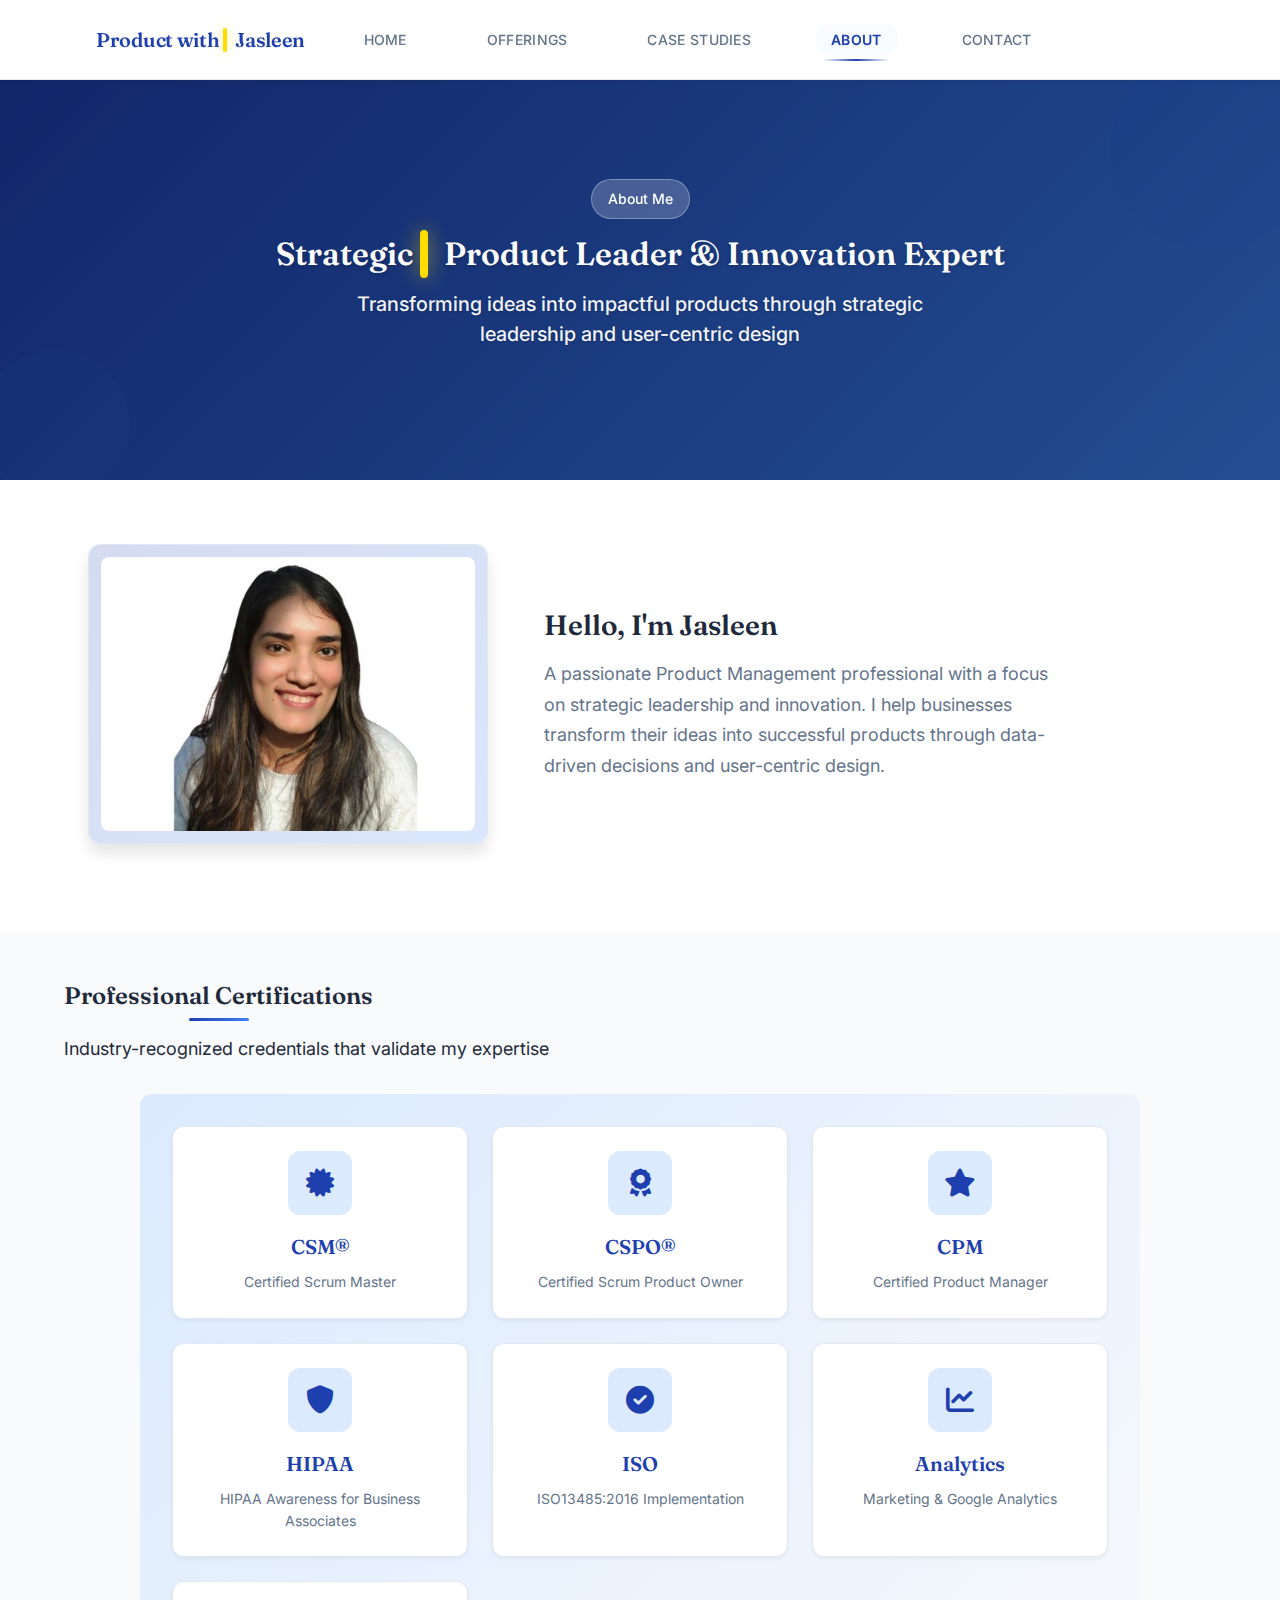
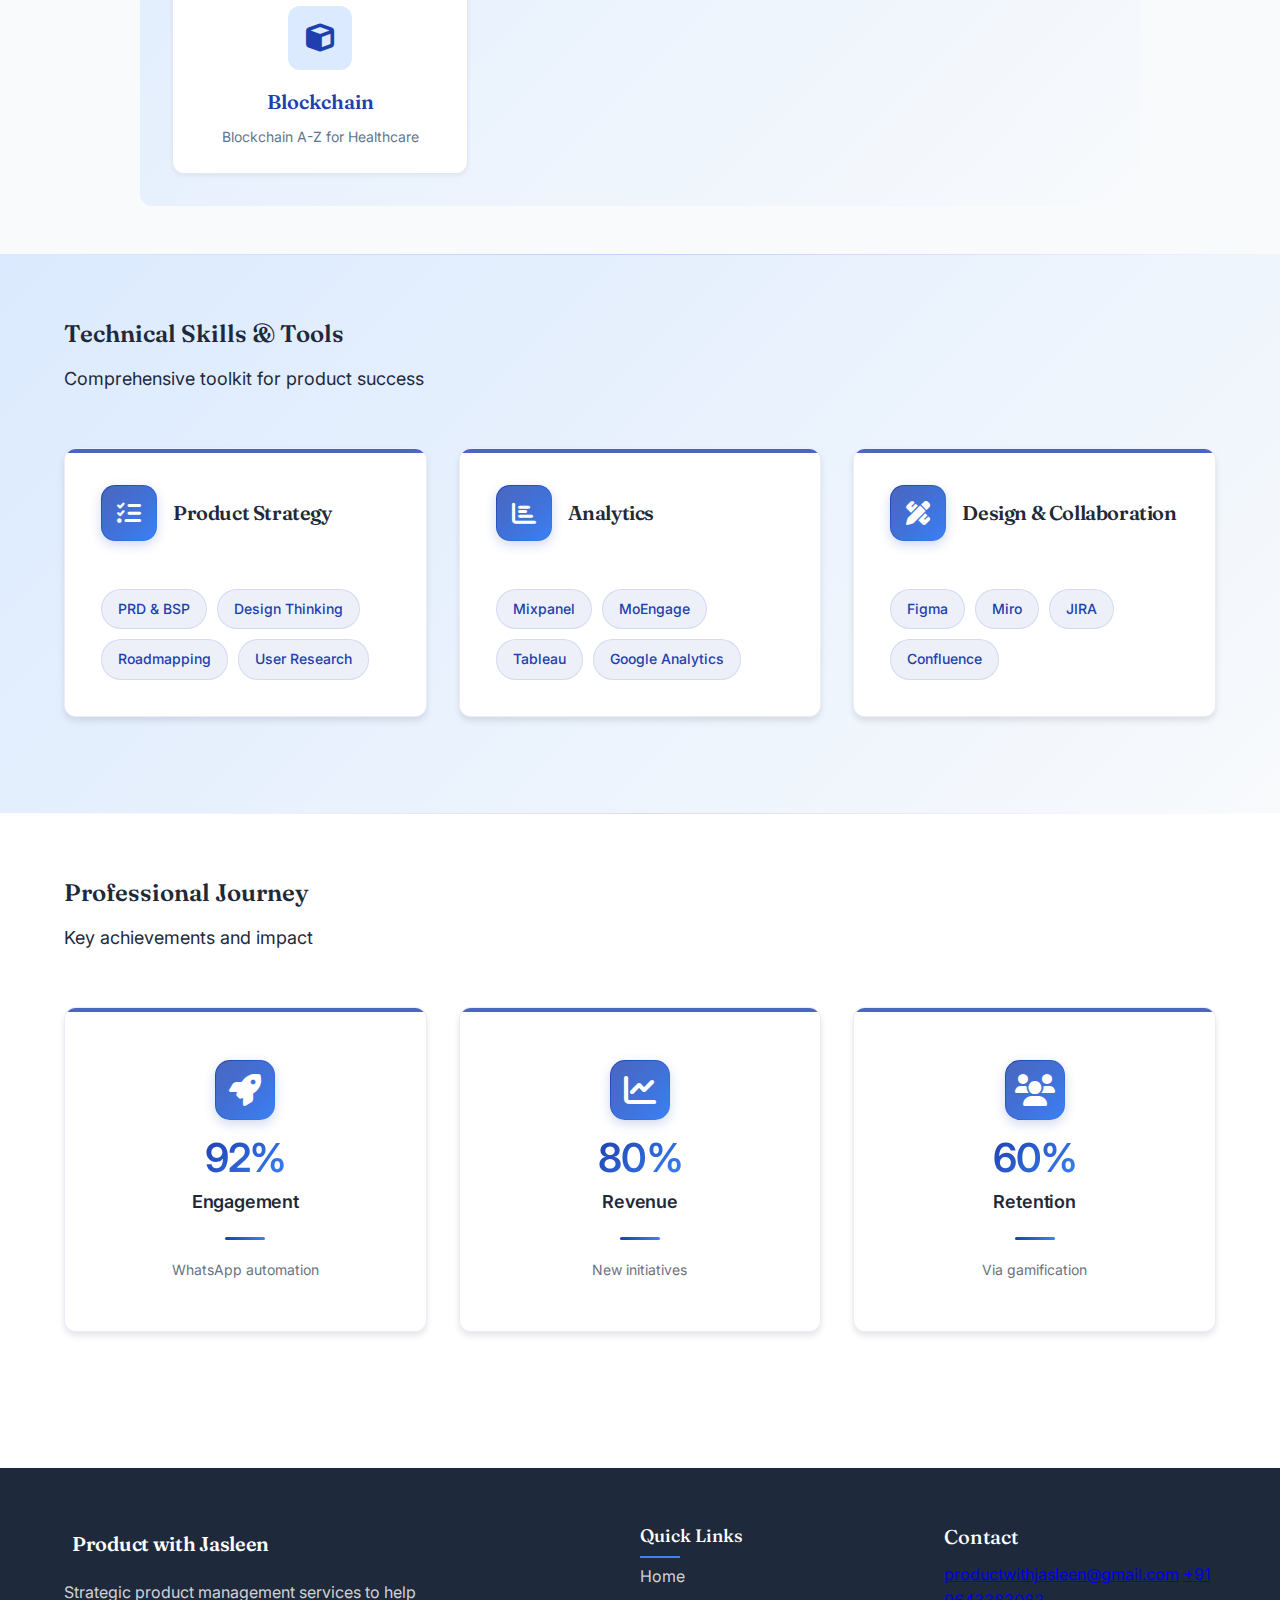
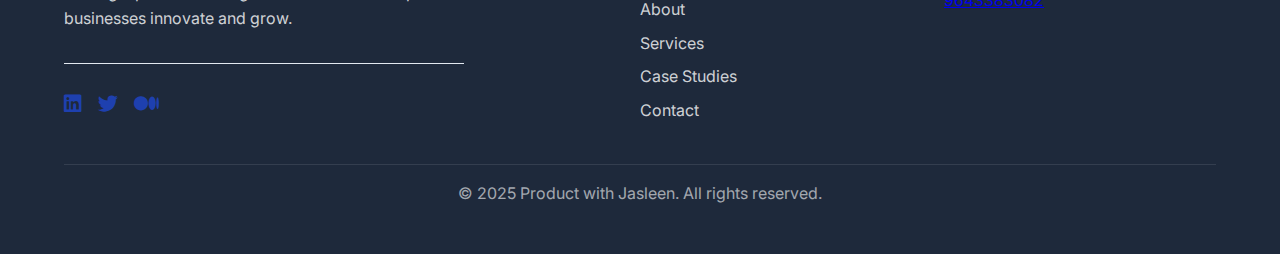
==== commit 559b6616: "Update footer contact styles and fix hamburger menu visibility" ====
--- a/about.html
+++ b/about.html
@@ -68,32 +68,32 @@
                         <i class="fas fa-certificate"></i>
                         <span>CSM®</span>
                         <p>Certified Scrum Master</p>
-                    </div>
+                            </div>
                     <div class="certification-badge">
                         <i class="fas fa-award"></i>
                         <span>CSPO®</span>
                         <p>Certified Scrum Product Owner</p>
-                    </div>
+                            </div>
                     <div class="certification-badge">
                         <i class="fas fa-star"></i>
                         <span>CPM</span>
                         <p>Certified Product Manager</p>
-                    </div>
+                        </div>
                     <div class="certification-badge">
                         <i class="fas fa-shield-alt"></i>
                         <span>HIPAA</span>
                         <p>HIPAA Awareness for Business Associates</p>
-                    </div>
+                            </div>
                     <div class="certification-badge">
                         <i class="fas fa-check-circle"></i>
                         <span>ISO</span>
                         <p>ISO13485:2016 Implementation</p>
-                    </div>
+                            </div>
                     <div class="certification-badge">
                         <i class="fas fa-chart-line"></i>
                         <span>Analytics</span>
                         <p>Marketing & Google Analytics</p>
-                    </div>
+                        </div>
                     <div class="certification-badge">
                         <i class="fas fa-cube"></i>
                         <span>Blockchain</span>
@@ -110,22 +110,22 @@
                     <p class="subtitle">Comprehensive toolkit for product success</p>
                 </div>
                 <div class="skills-showcase">
-                    <div class="skills-grid">
+                <div class="skills-grid">
                         <div class="skill-category">
                             <div class="skill-header">
                                 <div class="skill-icon-wrapper">
                                     <i class="fas fa-tasks"></i>
                                 </div>
                                 <h3>Product Strategy</h3>
-                            </div>
+                        </div>
                             <div class="skill-content">
                                 <div class="skill-pills">
                                     <span>PRD & BSP</span>
                                     <span>Design Thinking</span>
                                     <span>Roadmapping</span>
                                     <span>User Research</span>
-                                </div>
-                            </div>
+                        </div>
+                    </div>
                         </div>
                         <div class="skill-category">
                             <div class="skill-header">
@@ -140,8 +140,8 @@
                                     <span>MoEngage</span>
                                     <span>Tableau</span>
                                     <span>Google Analytics</span>
-                                </div>
-                            </div>
+                        </div>
+                    </div>
                         </div>
                         <div class="skill-category">
                             <div class="skill-header">
@@ -156,8 +156,8 @@
                                     <span>Miro</span>
                                     <span>JIRA</span>
                                     <span>Confluence</span>
-                                </div>
-                            </div>
+                        </div>
+                    </div>
                         </div>
                     </div>
                 </div>
@@ -201,13 +201,13 @@
                         <div class="achievement-content">
                             <div class="achievement-icon">
                                 <i class="fas fa-users"></i>
-                            </div>
+                        </div>
                             <div class="achievement-details">
                                 <p class="achievement-stat">60%</p>
                                 <p class="achievement-label">Retention</p>
                                 <div class="achievement-divider"></div>
                                 <p class="achievement-text">Via gamification</p>
-                            </div>
+                    </div>
                         </div>
                     </div>
                 </div>
@@ -240,10 +240,10 @@
                         <li><a href="contact.html">Contact</a></li>
                     </ul>
                 </div>
-                <div class="footer-contact">
+                <div class="contact">
                     <h3>Contact</h3>
-                    <p><i class="fas fa-envelope"></i> productwithjasleen@gmail.com</p>
-                    <p><i class="fas fa-phone"></i> +919643383082</p>
+                    <a href="mailto:productwithjasleen@gmail.com">productwithjasleen@gmail.com</a>
+                    <a href="tel:+919643383082">+91 9643383082</a>
                 </div>
             </div>
             <div class="footer-bottom">
@@ -536,4 +536,4 @@
         }
     </style>
 </body>
-</html> +</html>--- a/css/styles.css
+++ b/css/styles.css
@@ -146,10 +146,37 @@
 /* Hide hamburger menu icon */
 .nav-toggle,
 .hamburger-menu,
-.menu-icon {
+.menu-icon,
+.nav-container .hamburger-menu,
+.nav-container .menu-icon,
+.header .nav-toggle,
+.header .hamburger-menu,
+.header .menu-icon,
+button[aria-label="Menu"],
+[class*="hamburger"],
+[class*="menu-icon"],
+.nav-container button,
+.header button,
+.mobile-menu-button,
+#nav-toggle,
+#menu-toggle,
+.menu-button {
     display: none !important;
-    visibility: hidden;
-    opacity: 0;
+    visibility: hidden !important;
+    opacity: 0 !important;
+    pointer-events: none !important;
+    position: absolute !important;
+    width: 0 !important;
+    height: 0 !important;
+    overflow: hidden !important;
+    clip: rect(0, 0, 0, 0) !important;
+    margin: -1px !important;
+    padding: 0 !important;
+    border: 0 !important;
+    min-width: 0 !important;
+    min-height: 0 !important;
+    max-width: 0 !important;
+    max-height: 0 !important;
 }
 
 .logo-container {
@@ -1210,95 +1237,154 @@
 /* Contact Section */
 .contact-section {
     padding: var(--space-10) 0;
-    background-color: var(--primary-bg);
+    background: linear-gradient(135deg, var(--accent-tertiary) 0%, rgba(219, 234, 254, 0.3) 100%);
 }
 
 .contact-grid {
     display: grid;
-    grid-template-columns: 1fr 1.5fr;
-    gap: var(--space-8);
+    grid-template-columns: 450px 1fr;
+    gap: var(--space-12);
+    margin-top: var(--space-8);
     align-items: start;
 }
 
 .contact-info {
-    padding-right: var(--space-8);
+    background: white;
+    padding: var(--space-8);
+    border-radius: var(--radius-lg);
+    box-shadow: 0 4px 20px rgba(var(--accent-primary-rgb), 0.08);
 }
 
 .contact-method {
     display: flex;
-    align-items: flex-start;
-    gap: var(--space-4);
-    margin-bottom: var(--space-6);
+    align-items: center;
+    gap: var(--space-6);
+    margin-bottom: var(--space-8);
 }
 
 .contact-icon {
-    width: 48px;
-    height: 48px;
+    width: 56px;
+    height: 56px;
     background: var(--accent-tertiary);
-    border-radius: 12px;
+    border-radius: var(--radius-lg);
     display: flex;
     align-items: center;
     justify-content: center;
+    transition: all 0.3s ease;
+}
+
+.contact-method:hover .contact-icon {
+    transform: translateY(-2px);
+    box-shadow: 0 4px 12px rgba(var(--accent-primary-rgb), 0.15);
+}
+
+.contact-details h3 {
+    font-family: var(--font-serif);
+    color: var(--text-primary);
+    font-size: var(--text-xl);
+    margin-bottom: var(--space-2);
+}
+
+.contact-details p {
+    color: var(--text-secondary);
+    font-size: var(--text-base);
+    margin: 0;
+}
+
+.contact-form {
+    background: white;
+    padding: var(--space-8);
+    border-radius: var(--radius-lg);
+    box-shadow: 0 4px 20px rgba(var(--accent-primary-rgb), 0.08);
+}
+
+.form-group {
+    margin-bottom: var(--space-6);
+}
+
+.form-group label {
+    display: block;
+    margin-bottom: var(--space-2);
+    color: var(--text-primary);
+    font-family: var(--font-serif);
+    font-size: var(--text-base);
+}
+
+.form-group label .required {
+    color: var(--accent-primary);
+    margin-left: var(--space-1);
+}
+
+.form-group input,
+.form-group textarea {
+    width: 100%;
+    padding: var(--space-3) var(--space-4);
+    border: 1px solid var(--border-color);
+    border-radius: var(--radius-lg);
+    background: var(--bg-primary);
+    color: var(--text-primary);
+    font-family: var(--font-sans);
+    font-size: var(--text-base);
+    transition: all 0.3s ease;
+}
+
+.form-group input:hover,
+.form-group textarea:hover {
+    border-color: var(--accent-secondary);
+}
+
+.form-group input:focus,
+.form-group textarea:focus {
+    outline: none;
+    border-color: var(--accent-primary);
+    box-shadow: 0 0 0 2px var(--accent-tertiary);
+}
+
+.form-submit button {
+    background: var(--accent-primary);
+    color: white;
+    padding: var(--space-3) var(--space-6);
+    border: none;
+    border-radius: var(--radius-lg);
+    font-family: var(--font-sans);
+    font-size: var(--text-base);
+    cursor: pointer;
+    transition: all 0.3s ease;
+    width: auto;
+    min-width: 150px;
+}
+
+.form-submit button:hover {
+    background: var(--accent-secondary);
+    transform: translateY(-2px);
+    box-shadow: 0 4px 12px rgba(var(--accent-primary-rgb), 0.15);
+}
+
+.social-links {
+    display: flex;
+    gap: var(--space-4);
+    margin-top: var(--space-8);
+    padding-top: var(--space-6);
+    border-top: 1px solid var(--border-color);
+}
+
+.social-link {
     color: var(--accent-primary);
     font-size: var(--text-xl);
-}
-
-.contact-details h3 {
-    margin-bottom: var(--space-1);
-    color: var(--text-primary);
-}
-
-.contact-details p {
-    color: var(--text-secondary);
-    margin: 0;
-}
-
-.contact-social {
-    margin-top: var(--space-8);
-}
-
-.contact-form-container {
-    background: var(--secondary-bg);
-    padding: var(--space-8);
-    border-radius: 12px;
-    box-shadow: var(--shadow-md);
-}
-
-.contact-form {
-    max-width: 600px;
-    margin: 0 auto;
-}
-
-.form-group {
-    margin-bottom: var(--space-4);
-    text-align: left;
-}
-
-.form-label {
-    display: block;
-    margin-bottom: var(--space-2);
-}
-
-.form-input,
-.form-textarea {
-    width: 100%;
-    padding: var(--space-3);
-    border: 1px solid var(--border-color);
-    border-radius: 6px;
-    font-family: var(--font-sans);
-    font-size: var(--text-base);
-    transition: border-color 0.3s ease;
-}
-
-.form-input:focus,
-.form-textarea:focus {
-    outline: none;
-    border-color: var(--accent-primary);
-}
-
-.form-textarea {
-    min-height: 150px;
-    resize: vertical;
+    text-decoration: none;
+    transition: all 0.3s ease;
+}
+
+.social-link:hover {
+    color: var(--accent-secondary);
+    transform: translateY(-2px);
+}
+
+@media (max-width: 768px) {
+    .contact-grid {
+        grid-template-columns: 1fr;
+        gap: var(--space-8);
+    }
 }
 
 /* Service Packages */
@@ -1577,7 +1663,7 @@
 
     .about-image-container {
         max-width: 400px;
-        margin: 0 auto;
+    margin: 0 auto;
     }
 }
 
@@ -1873,12 +1959,12 @@
 @media (max-width: 768px) {
     .about-grid {
         grid-template-columns: 1fr;
-        gap: var(--space-6);
-    }
+    gap: var(--space-6);
+}
 
     .about-content {
         padding-left: 0;
-        text-align: center;
+    text-align: center;
     }
 
     .about-image-container {
@@ -2004,4 +2090,28 @@
     color: white;
     transform: translateY(-2px);
     box-shadow: 0 4px 8px rgba(var(--accent-primary-rgb), 0.2);
+}
+
+/* Footer Contact Links */
+.footer-contact a,
+.footer .footer-contact p,
+.footer .contact-method p,
+.footer .contact-info a,
+.footer .contact-details a,
+.footer-contact .contact-email,
+.footer-contact .contact-phone {
+    color: rgba(255, 255, 255, 0.9) !important;
+    text-decoration: none;
+    transition: color 0.3s ease;
+    display: block;
+}
+
+.footer-contact a:hover,
+.footer .footer-contact p:hover,
+.footer .contact-method p:hover,
+.footer .contact-info a:hover,
+.footer .contact-details a:hover,
+.footer-contact .contact-email:hover,
+.footer-contact .contact-phone:hover {
+    color: #ffffff !important;
 }